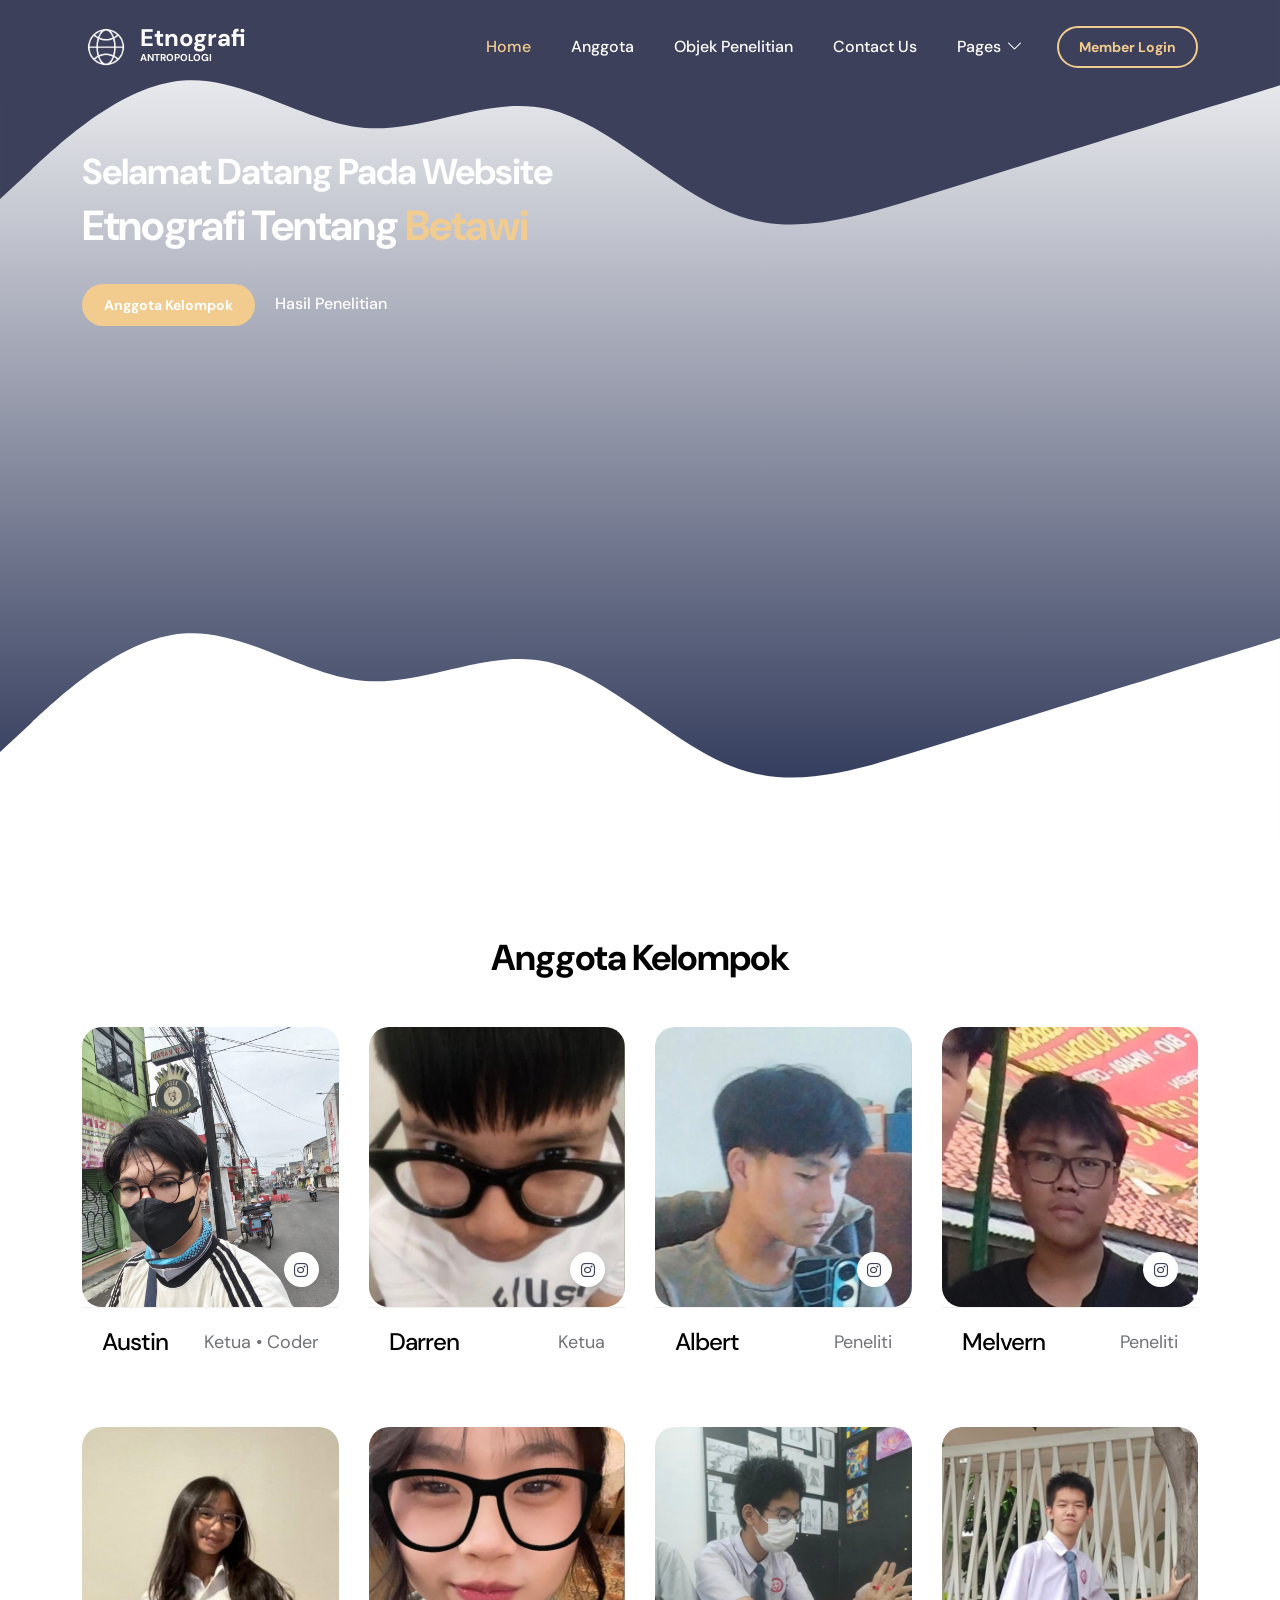
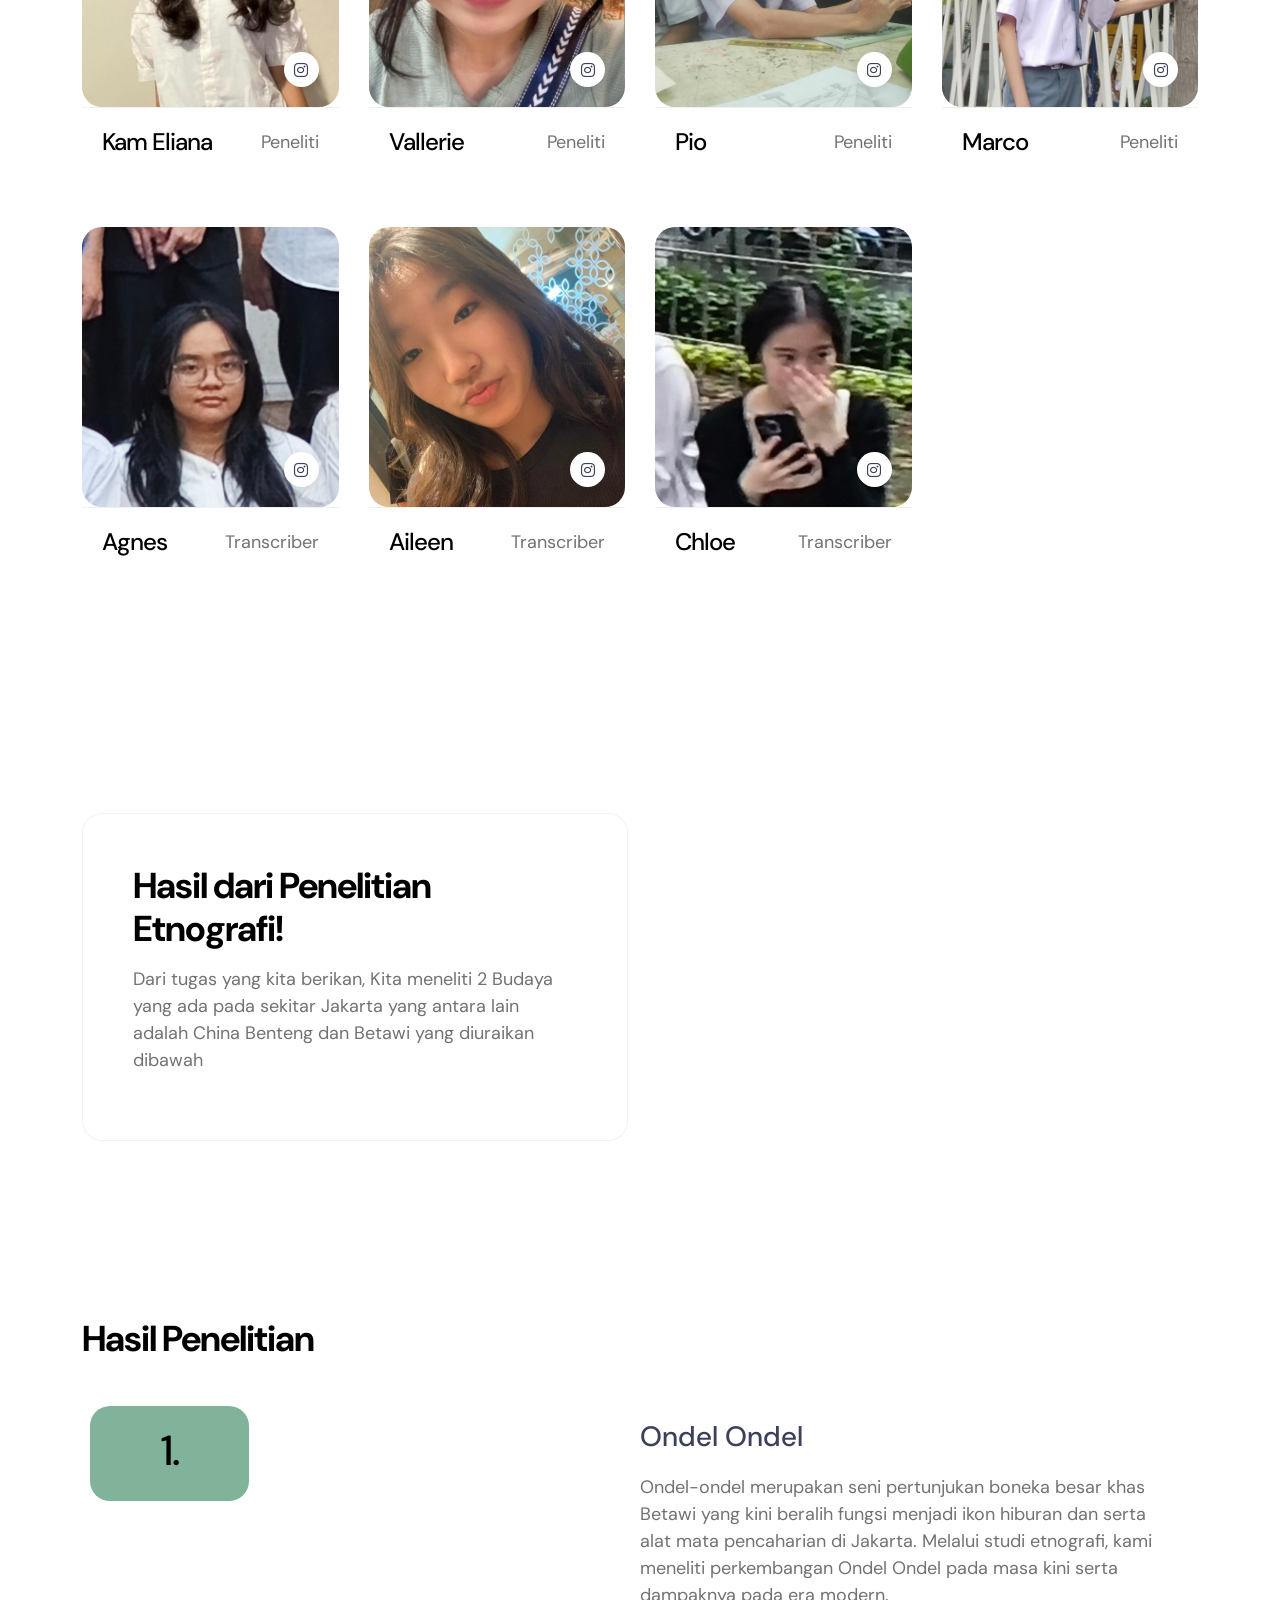
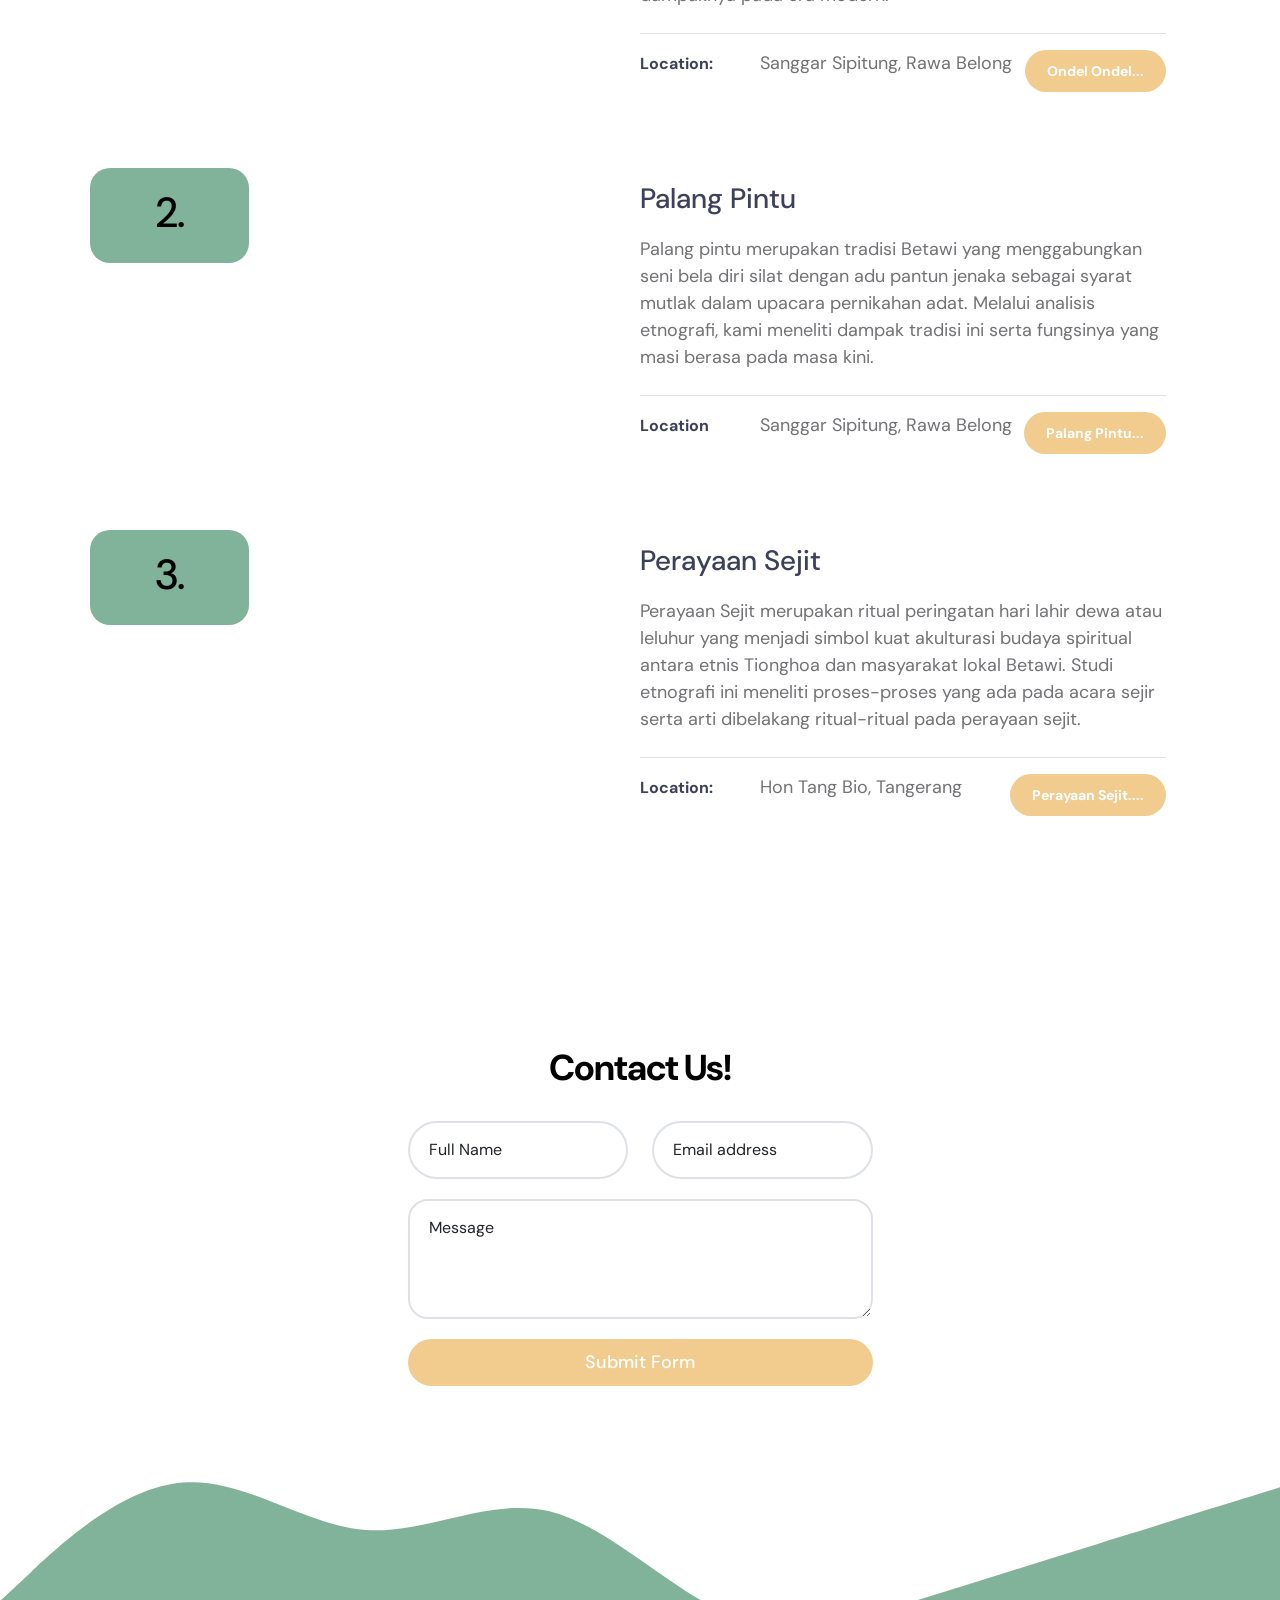
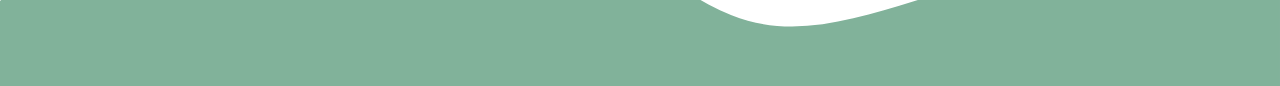
==== index.html @ 48473fd1 "Add files via upload" ====
<!doctype html>
<html lang="en">
    <head>
        <meta charset="utf-8">
        <meta name="viewport" content="width=device-width, initial-scale=1">

        <meta name="description" content="">
        <meta name="author" content="">

        <title>Anthropology Website • Home</title>

        <!-- CSS FILES -->                
        <link rel="preconnect" href="https://fonts.googleapis.com">

        <link rel="preconnect" href="https://fonts.gstatic.com" crossorigin>

        <link href="https://fonts.googleapis.com/css2?family=DM+Sans:ital,wght@0,400;0,500;0,700;1,400&display=swap" rel="stylesheet">

        <link href="css/bootstrap.min.css" rel="stylesheet">

        <link href="css/bootstrap-icons.css" rel="stylesheet">

        <link href="css/templatemo-tiya-golf-club.css" rel="stylesheet">
        
<!--

TemplateMo 587 Tiya Golf Club

https://templatemo.com/tm-587-tiya-golf-club

-->
    </head>
    
    <body>

        <main>

            <nav class="navbar navbar-expand-lg">                
                <div class="container">
                    <a class="navbar-brand d-flex align-items-center" href="index.html">
                        <img src="glob-removebg-preview.png" class="navbar-brand-image img-fluid" alt="Etnografi">
                        <span class="navbar-brand-text">
                            Etnografi
                            <small>Antropologi</small>
                        </span>
                    </a>

                    <div class="d-lg-none ms-auto me-3">
                        <a class="btn custom-btn custom-border-btn" data-bs-toggle="offcanvas" href="#offcanvasExample" role="button" aria-controls="offcanvasExample">Member Login</a>
                    </div>
    
                    <button class="navbar-toggler" type="button" data-bs-toggle="collapse" data-bs-target="#navbarNav" aria-controls="navbarNav" aria-expanded="false" aria-label="Toggle navigation">
                        <span class="navbar-toggler-icon"></span>
                    </button>
    
                    <div class="collapse navbar-collapse" id="navbarNav">
                        <ul class="navbar-nav ms-lg-auto">
                            <li class="nav-item">
                                <a class="nav-link click-scroll" href="#section_1">Home</a>
                            </li>
    
                            <li class="nav-item">
                                <a class="nav-link click-scroll" href="#section_2">Anggota</a>
                            </li>

                            <li class="nav-item">
                                <a class="nav-link click-scroll" href="#section_3">Objek Penelitian</a>
                            </li>

                            <li class="nav-item">
                                <a class="nav-link click-scroll" href="#section_5">Contact Us</a>
                            </li>

                            <li class="nav-item dropdown">
                                <a class="nav-link dropdown-toggle" href="#" id="navbarLightDropdownMenuLink" role="button" data-bs-toggle="dropdown" aria-expanded="false">Pages</a>

                                <ul class="dropdown-menu dropdown-menu-light" aria-labelledby="navbarLightDropdownMenuLink">
                                    <li><a class="dropdown-item" href="event-listing.html">Ondel Ondel</a></li>

                                    <li><a class="dropdown-item" href="event-detail.html">Palang Pintu</a></li>

                                    <li><a class="dropdown-item" href="Seijit.html">Sejit</a></li>
                                </ul>
                            </li>
                        </ul>

                        <div class="d-none d-lg-block ms-lg-3">
                            <a class="btn custom-btn custom-border-btn" data-bs-toggle="offcanvas" href="#offcanvasExample" role="button" aria-controls="offcanvasExample">Member Login</a>
                        </div>
                    </div>
                </div>
            </nav>

            <div class="offcanvas offcanvas-end" data-bs-scroll="true" tabindex="-1" id="offcanvasExample" aria-labelledby="offcanvasExampleLabel">                
                <div class="offcanvas-header">
                    <h5 class="offcanvas-title" id="offcanvasExampleLabel">Member Login</h5>
                    
                    <button type="button" class="btn-close" data-bs-dismiss="offcanvas" aria-label="Close"></button>
                </div>
                
                <div class="offcanvas-body d-flex flex-column">
                    <form class="custom-form member-login-form" action="#" method="post" role="form">

                        <div class="member-login-form-body">
                            <div class="mb-4">
                                <label class="form-label mb-2" for="member-login-number">Membership No.</label>

                                <input type="text" name="member-login-number" id="member-login-number" class="form-control" placeholder="11002560" required>
                            </div>

                            <div class="mb-4">
                                <label class="form-label mb-2" for="member-login-password">Password</label>

                                <input type="password" name="member-login-password" id="member-login-password" pattern="[0-9a-zA-Z]{4,10}" class="form-control" placeholder="Password" required="">
                            </div>

                            <div class="form-check mb-4">
                                <input class="form-check-input" type="checkbox" value="" id="flexCheckDefault">
                              
                                <label class="form-check-label" for="flexCheckDefault">
                                    Remember me
                                </label>
                            </div>

                            <div class="col-lg-5 col-md-7 col-8 mx-auto">
                                <button type="submit" class="form-control">Login</button>
                            </div>

                            <div class="text-center my-4">
                                <a href="#">Forgotten password?</a>
                            </div>
                        </div>
                    </form>

                    <div class="mt-auto mb-5">
                        <p>
                            <strong class="text-white me-3">Any Questions?</strong>

                            
                            	0819-0536-2708
                            </a>
                        </p>
                    </div>
                </div>

                <svg xmlns="http://www.w3.org/2000/svg" viewBox="0 0 1440 320"><path fill="#77DD77" fill-opacity="1" d="M0,224L34.3,192C68.6,160,137,96,206,90.7C274.3,85,343,139,411,144C480,149,549,107,617,122.7C685.7,139,754,213,823,240C891.4,267,960,245,1029,224C1097.1,203,1166,181,1234,160C1302.9,139,1371,117,1406,106.7L1440,96L1440,320L1405.7,320C1371.4,320,1303,320,1234,320C1165.7,320,1097,320,1029,320C960,320,891,320,823,320C754.3,320,686,320,617,320C548.6,320,480,320,411,320C342.9,320,274,320,206,320C137.1,320,69,320,34,320L0,320Z"></path></svg>
            </div>
            

                <section class="hero-section d-flex align-items-center justify-content-center" id="section_1">

                    <div class="section-overlay"></div>

                    <svg xmlns="http://www.w3.org/2000/svg" viewBox="0 0 1440 320"><path fill="#3D405B" fill-opacity="1" d="M0,224L34.3,192C68.6,160,137,96,206,90.7C274.3,85,343,139,411,144C480,149,549,107,617,122.7C685.7,139,754,213,823,240C891.4,267,960,245,1029,224C1097.1,203,1166,181,1234,160C1302.9,139,1371,117,1406,106.7L1440,96L1440,0L1405.7,0C1371.4,0,1303,0,1234,0C1165.7,0,1097,0,1029,0C960,0,891,0,823,0C754.3,0,686,0,617,0C548.6,0,480,0,411,0C342.9,0,274,0,206,0C137.1,0,69,0,34,0L0,0Z"></path></svg>

                    <div class="container">
                        <div class="row">

                            <div class="col-lg-7 col-12 mb-5 mb-lg-0">
                                <h2 class="text-white">Selamat Datang Pada Website</h2>

                                <h1 class="cd-headline rotate-1 text-white mb-4 pb-2">
                                    <span>Etnografi Tentang</span>
                                    <span class="cd-words-wrapper">
                                        <b class="is-visible">Betawi</b>
                                        <b>China Benteng</b>
                                        <b>Perayaan Sejit</b>
                                        <b>Ondel-Ondel</b>
                                        <b>Palang Pintu</b>
                                    </span>
                                </h1>

                                <div class="custom-btn-group">
                                    <a href="#section_2" class="btn custom-btn smoothscroll me-3">Anggota Kelompok</a>

                                    <a href="#section_3" class="link smoothscroll">Hasil Penelitian</a>
                                </div>
                            </div>

                    <div class="col-lg-7 col-12">
                                <div class="ratio ratio-16x9">
                            </div>

                    </div>

                    </div>
                </div>

                <svg xmlns="http://www.w3.org/2000/svg" viewBox="0 0 1440 320"><path fill="#ffffff" fill-opacity="1" d="M0,224L34.3,192C68.6,160,137,96,206,90.7C274.3,85,343,139,411,144C480,149,549,107,617,122.7C685.7,139,754,213,823,240C891.4,267,960,245,1029,224C1097.1,203,1166,181,1234,160C1302.9,139,1371,117,1406,106.7L1440,96L1440,320L1405.7,320C1371.4,320,1303,320,1234,320C1165.7,320,1097,320,1029,320C960,320,891,320,823,320C754.3,320,686,320,617,320C548.6,320,480,320,411,320C342.9,320,274,320,206,320C137.1,320,69,320,34,320L0,320Z"></path></svg>
            </section>


<section class="about-section section-padding" id="section_2">
    <div class="container">
        <div class="row">

            <div class="col-lg-12 col-12 text-center">
                <h2 class="mb-lg-5 mb-4">Anggota Kelompok</h2>
            </div>

            <div class="member-grid-container col-12">

               <div class="member-grid-slot">
    <div class="member-block-wrapper">
        <div class="member-block">
            <img src="Austin.jpg" class="member-block-image img-fluid" alt="Austin">
            <span class="instagram-glyph bi-instagram"></span>
            
            <div class="member-hover-overlay">
                <a href="https://www.instagram.com/austinho0.o/" class="social-icon-link bi-instagram"></a>
            </div>
        </div> <div class="member-block-info d-flex align-items-center">
            <h4>Austin</h4>
            <p class="ms-auto">Ketua • Coder</p>
        </div>
    </div>
</div>

                <div class="member-grid-slot">
                    <div class="member-block-wrapper">
                        <div class="member-block">
                            <img src="Darren.jpg" class="member-block-image img-fluid" alt="Sandy">
                            <span class="instagram-glyph bi-instagram"></span>
                            <div class="member-hover-overlay">
                                <a href="https://www.instagram.com/kopigulaarren/" class="social-icon-link bi-instagram"></a>
                            </div>
                        </div>
                        <div class="member-block-info d-flex align-items-center">
                            <h4>Darren</h4>
                            <p class="ms-auto">Ketua</p>
                        </div>
                    </div>
                </div>

                <div class="member-grid-slot">
                    <div class="member-block-wrapper">
                        <div class="member-block">
                            <img src="Albert.jpg" class="member-block-image img-fluid" alt="">
                            <span class="instagram-glyph bi-instagram"></span>
                            <div class="member-hover-overlay">
                                <a href="https://www.instagram.com/albert.ng4/" class="social-icon-link bi-instagram"></a>
                            </div>
                        </div>
                        <div class="member-block-info d-flex align-items-center">
                            <h4>Albert</h4>
                            <p class="ms-auto">Peneliti </p>
                        </div>
                    </div>
                </div>

                <div class="member-grid-slot">
                    <div class="member-block-wrapper">
                        <div class="member-block">
                            <img src="Melvern.jpg" class="member-block-image img-fluid" alt="">
                            <span class="instagram-glyph bi-instagram"></span>
                            <div class="member-hover-overlay">
                                <a href="https://www.instagram.com/vernfei/" class="social-icon-link bi-instagram"></a>
                            </div>
                        </div>
                        <div class="member-block-info d-flex align-items-center">
                            <h4>Melvern</h4>
                            <p class="ms-auto">Peneliti </p>
                        </div>
                    </div>
                </div>

                <div class="member-grid-slot">
                    <div class="member-block-wrapper">
                        <div class="member-block">
                            <img src="Kamel.jpg" class="member-block-image img-fluid" alt="">
                            <span class="instagram-glyph bi-instagram"></span>
                            <div class="member-hover-overlay">
                                <a href="https://www.instagram.com/elianakam_/" class="social-icon-link bi-instagram"></a>
                            </div>
                        </div>
                        <div class="member-block-info d-flex align-items-center">
                            <h4>Kam Eliana</h4>
                            <p class="ms-auto">Peneliti </p>
                        </div>
                    </div>
                </div>

                <div class="member-grid-slot">
                    <div class="member-block-wrapper">
                        <div class="member-block">
                            <img src="Vallerie.jpg" class="member-block-image img-fluid" alt="">
                            <span class="instagram-glyph bi-instagram"></span>
                            <div class="member-hover-overlay">
                                <a href="https://www.instagram.com/paleeeeee._/" class="social-icon-link bi-instagram"></a>
                            </div>
                        </div>
                        <div class="member-block-info d-flex align-items-center">
                            <h4>Vallerie</h4>
                            <p class="ms-auto">Peneliti </p>
                        </div>
                    </div>
                </div>

                <div class="member-grid-slot">
                    <div class="member-block-wrapper">
                        <div class="member-block">
                            <img src="Pio.jpg" class="member-block-image img-fluid" alt="">
                            <span class="instagram-glyph bi-instagram"></span>
                            <div class="member-hover-overlay">
                                <a href="https://www.instagram.com/p/DRcN3T3j6EM/" class="social-icon-link bi-instagram"></a>
                            </div>
                        </div>
                        <div class="member-block-info d-flex align-items-center">
                            <h4>Pio</h4>
                            <p class="ms-auto">Peneliti </p>
                        </div>
                    </div>
                </div>

                <div class="member-grid-slot">
                    <div class="member-block-wrapper">
                        <div class="member-block">
                            <img src="Marco.jpg" class="member-block-image img-fluid" alt="">
                            <span class="instagram-glyph bi-instagram"></span>
                            <div class="member-hover-overlay">
                                <a href="https://www.instagram.com/p/DRcN4FRD7QD/" class="social-icon-link bi-instagram"></a>
                            </div>
                        </div>
                        <div class="member-block-info d-flex align-items-center">
                            <h4>Marco</h4>
                            <p class="ms-auto">Peneliti </p>
                        </div>
                    </div>
                </div>

                <div class="member-grid-slot">
                    <div class="member-block-wrapper">
                        <div class="member-block">
                            <img src="Agnes.jpg" class="member-block-image img-fluid" alt="">
                            <span class="instagram-glyph bi-instagram"></span>
                            <div class="member-hover-overlay">
                                <a href="https://www.instagram.com/xi.camcorder/" class="social-icon-link bi-instagram"></a>
                            </div>
                        </div>
                        <div class="member-block-info d-flex align-items-center">
                            <h4>Agnes</h4>
                            <p class="ms-auto">Transcriber</p>
                        </div>
                    </div>
                </div>

                <div class="member-grid-slot">
                    <div class="member-block-wrapper">
                        <div class="member-block">
                            <img src="Aileen.jpg" class="member-block-image img-fluid" alt="">
                            <span class="instagram-glyph bi-instagram"></span>
                            <div class="member-hover-overlay">
                                <a href="https://www.instagram.com/aileen_ivenaa/" class="social-icon-link bi-instagram"></a>
                            </div>
                        </div>
                        <div class="member-block-info d-flex align-items-center">
                            <h4>Aileen</h4>
                            <p class="ms-auto">Transcriber </p>
                        </div>
                    </div>
                </div>

                <div class="member-grid-slot">
                    <div class="member-block-wrapper">
                        <div class="member-block">
                            <img src="Chloe.jpg" class="member-block-image img-fluid" alt="">
                            <span class="instagram-glyph bi-instagram"></span>
                            <div class="member-hover-overlay">
                                <a href="https://www.instagram.com/chloeaurlia/" class="social-icon-link bi-instagram"></a>
                            </div>
                        </div>
                        <div class="member-block-info d-flex align-items-center">
                            <h4>Chloe</h4>
                            <p class="ms-auto">Transcriber </p>
                        </div>
                    </div>
                </div>

            </div>

        </div>
    </div>
</section>

            <section class="section-bg-image">
                <svg viewBox="0 0 1265 144" xmlns="http://www.w3.org/2000/svg" xmlns:xlink="http://www.w3.org/1999/xlink"><path fill="rgba(255, 255, 255, 1)" d="M 0 40 C 164 40 164 20 328 20 L 328 20 L 328 0 L 0 0 Z" stroke-width="0"></path> <path fill="rgba(255, 255, 255, 1)" d="M 327 20 C 445.5 20 445.5 89 564 89 L 564 89 L 564 0 L 327 0 Z" stroke-width="0"></path> <path fill="rgba(255, 255, 255, 1)" d="M 563 89 C 724.5 89 724.5 48 886 48 L 886 48 L 886 0 L 563 0 Z" stroke-width="0"></path><path fill="rgba(255, 255, 255, 1)" d="M 885 48 C 1006.5 48 1006.5 67 1128 67 L 1128 67 L 1128 0 L 885 0 Z" stroke-width="0"></path><path fill="rgba(255, 255, 255, 1)" d="M 1127 67 C 1196 67 1196 0 1265 0 L 1265 0 L 1265 0 L 1127 0 Z" stroke-width="0"></path></svg>

                <div class="container">
                    <div class="row">

                        <div class="col-lg-6 col-12">
                            <div class="section-bg-image-block">
                                <h2 class="mb-lg-3">Hasil dari Penelitian Etnografi!</h2>

                                <p>Dari tugas yang kita berikan, Kita meneliti 2 Budaya yang ada pada sekitar Jakarta yang antara lain adalah China Benteng dan Betawi yang diuraikan dibawah</p>

                                     
                                    </div>
                                </form>
                            </div>
                        </div>

                    </div>
                </div>

                <svg viewBox="0 0 1265 144" xmlns="http://www.w3.org/2000/svg" xmlns:xlink="http://www.w3.org/1999/xlink"><path fill="rgba(255, 255, 255, 1)" d="M 0 40 C 164 40 164 20 328 20 L 328 20 L 328 0 L 0 0 Z" stroke-width="0"></path> <path fill="rgba(255, 255, 255, 1)" d="M 327 20 C 445.5 20 445.5 89 564 89 L 564 89 L 564 0 L 327 0 Z" stroke-width="0"></path> <path fill="rgba(255, 255, 255, 1)" d="M 563 89 C 724.5 89 724.5 48 886 48 L 886 48 L 886 0 L 563 0 Z" stroke-width="0"></path><path fill="rgba(255, 255, 255, 1)" d="M 885 48 C 1006.5 48 1006.5 67 1128 67 L 1128 67 L 1128 0 L 885 0 Z" stroke-width="0"></path><path fill="rgba(255, 255, 255, 1)" d="M 1127 67 C 1196 67 1196 0 1265 0 L 1265 0 L 1265 0 L 1127 0 Z" stroke-width="0"></path></svg>
            </section>


            <section class="membership-section section-padding" id="section_3">
                <div class="container">
                    <div class="row">

                        <div class="col-lg-12 col-12">
                            <h2 class="mb-lg-3">Hasil Penelitian</h2>
                        </div>

                        <div class="row custom-block mb-3">
                            <div class="col-lg-2 col-md-4 col-12 order-2 order-md-0 order-lg-0">
                                <div class="custom-block-date-wrap d-flex d-lg-block d-md-block align-items-center mt-3 mt-lg-0 mt-md-0">
                                    <h6 class="custom-block-date mb-lg-1 mb-0 me-3 me-lg-0 me-md-0">1.</h6>
                                    
                                    <strong class="text-white"></strong>
                                </div>
                            </div>

                            <div class="col-lg-4 col-md-8 col-12 order-1 order-lg-0">
                                <div class="custom-block-image-wrap">
                                    <a href="event-detail.html">
                                        <img src="https://upload.wikimedia.org/wikipedia/commons/7/7c/Ondel_-_Ondel.jpg" class="custom-block-image img-fluid" alt="">

                                        <i class="custom-block-icon bi-link"></i>
                                    </a>
                                </div>
                            </div>

                            <div class="col-lg-6 col-12 order-3 order-lg-0">
                                <div class="custom-block-info mt-2 mt-lg-0">
                                    <a href="event-listing.html" class="events-title mb-3">Ondel Ondel</a>

                                    <p class="mb-0">Ondel-ondel merupakan seni pertunjukan boneka besar khas Betawi yang kini beralih fungsi menjadi ikon hiburan dan serta alat mata pencaharian di Jakarta. Melalui studi etnografi, kami meneliti perkembangan Ondel Ondel pada masa kini serta dampaknya pada era modern.</p>

                                    <div class="d-flex flex-wrap border-top mt-4 pt-3">

                                        <div class="mb-4 mb-lg-0">
                                            <div class="d-flex flex-wrap align-items-center mb-1">
                                                <span class="custom-block-span">Location:</span>

                                                <p class="mb-0">Sanggar Sipitung, Rawa Belong</p>
                                            </div>

                                            
                                        </div>
                                        

                                        <div class="d-flex align-items-center ms-lg-auto">
                                            <a href="event-detail.html" class="btn custom-btn">Ondel Ondel...</a>
                                        </div>
                                    </div>
                                </div>
                            </div>
                        </div>
 <div class="col-lg-12 col-12">
               
                        </div>

                        <div class="row custom-block mb-3">
                            <div class="col-lg-2 col-md-4 col-12 order-2 order-md-0 order-lg-0">
                                <div class="custom-block-date-wrap d-flex d-lg-block d-md-block align-items-center mt-3 mt-lg-0 mt-md-0">
                                    <h6 class="custom-block-date mb-lg-1 mb-0 me-3 me-lg-0 me-md-0">2.</h6>
                                    
                                    <strong class="text-white"></strong>
                                </div>
                            </div>

                            <div class="col-lg-4 col-md-8 col-12 order-1 order-lg-0">
                                <div class="custom-block-image-wrap">
                                    <a href="event-listing.html">
                                        <img src="https://mmc.tirto.id/image/2021/06/23/palangpintu-antara_ratio-16x9.jpg" class="custom-block-image img-fluid" alt="">

                                        <i class="custom-block-icon bi-link"></i>
                                    </a>
                                </div>
                            </div>

                            <div class="col-lg-6 col-12 order-3 order-lg-0">
                                <div class="custom-block-info mt-2 mt-lg-0">
                                    <a href="event-listing.html" class="events-title mb-3">Palang Pintu</a>

                                    <p class="mb-0">Palang pintu merupakan tradisi Betawi yang menggabungkan seni bela diri silat dengan adu pantun jenaka sebagai syarat mutlak dalam upacara pernikahan adat. Melalui analisis etnografi, kami meneliti dampak tradisi ini serta fungsinya yang masi berasa pada masa kini.</p>

                                    <div class="d-flex flex-wrap border-top mt-4 pt-3">

                                        <div class="mb-4 mb-lg-0">
                                            <div class="d-flex flex-wrap align-items-center mb-1">
                                                <span class="custom-block-span">Location</span>

                                                <p class="mb-0">Sanggar Sipitung, Rawa Belong</p>
                                            </div>

                                            
                                        </div>
                                        

                                        <div class="d-flex align-items-center ms-lg-auto">
                                            <a href="event-listing.html" class="btn custom-btn">Palang Pintu...</a>
                                        </div>
                                    </div>
                                </div>
                            </div>
                        </div>
                        <div class="row custom-block custom-block-bg">
                            <div class="col-lg-2 col-md-4 col-12 order-2 order-md-0 order-lg-0">
                                <div class="custom-block-date-wrap d-flex d-lg-block d-md-block align-items-center mt-3 mt-lg-0 mt-md-0">
                                    <h6 class="custom-block-date mb-lg-1 mb-0 me-3 me-lg-0 me-md-0">3.</h6>
                                    
                                    <strong class="text-white"></strong>
                                </div>
                            </div>

                            <div class="col-lg-4 col-md-8 col-12 order-1 order-lg-0">
                                <div class="custom-block-image-wrap">
                                    <a href="Seijit.html">
                                        <img src="https://blogger.googleusercontent.com/img/b/R29vZ2xl/AVvXsEgRuCdY2qfoSJi48W_5oHnxmjJCyuwk16SRUyls6MlURGJMivf0x96YYdSf7PjWFxpL9535Z1dG38iRNVAQEeKYNyn8DGfZ0cvduqWWHepsTVDNC0aAhm6XjPE7_GGa6_iYE3DxXwbJs55p/s400/hari+2+(56)+med.jpg" class="custom-block-image img-fluid" alt="">

                                        <i class="custom-block-icon bi-link"></i>
                                    </a>
                                </div>
                            </div>

                            <div class="col-lg-6 col-12 order-3 order-lg-0">
                                <div class="custom-block-info mt-2 mt-lg-0">
                                    <a href="Seijit.html" class="events-title mb-3">Perayaan Sejit</a>

                                    <p class="mb-0">Perayaan Sejit merupakan ritual peringatan hari lahir dewa atau leluhur yang menjadi simbol kuat akulturasi budaya spiritual antara etnis Tionghoa dan masyarakat lokal Betawi. Studi etnografi ini meneliti proses-proses yang ada pada acara sejir serta arti dibelakang ritual-ritual pada perayaan sejit.</p>

                                    <div class="d-flex flex-wrap border-top mt-4 pt-3">

                                        <div class="mb-4 mb-lg-0">
                                            <div class="d-flex flex-wrap align-items-center mb-1">
                                                <span class="custom-block-span">Location:</span>

                                                <p class="mb-0">Hon Tang Bio, Tangerang</p>
                                            </div>

                            
                                        </div>

                                        <div class="d-flex align-items-center ms-lg-auto">
                                            <a href="Seijit.html" class="btn custom-btn">Perayaan Sejit....</a>
                                        </div>
                                    </div>
                                </div>
                            </div>
                            
                        </div>

                    </div>
                </div>
            </section>
            <section class="contact-section section-padding" id="section_5">
                <div class="container">
                    <div class="row">
<Center>
                        <div class="col-lg-5 col-12">
                            <form action="#" method="post" class="custom-form contact-form" role="form">
                                <h2 class="mb-4 pb-2">Contact Us!</h2>

                                <div class="row">
                                    <div class="col-lg-6 col-md-6 col-12">
                                        <div class="form-floating">
                                            <input type="text" name="full-name" id="full-name" class="form-control" placeholder="Full Name" required="">
                                            
                                            <label for="floatingInput">Full Name</label>
                                        </div>
                                    </div>

                                    <div class="col-lg-6 col-md-6 col-12"> 
                                        <div class="form-floating">
                                            <input type="email" name="email" id="email" pattern="[^ @]*@[^ @]*" class="form-control" placeholder="Email address" required="">
                                            
                                            <label for="floatingInput">Email address</label>
                                        </div>
                                    </div>

                                    <div class="col-lg-12 col-12">
                                        <div class="form-floating">
                                            <textarea class="form-control" id="message" name="message" placeholder="Describe message here"></textarea>
                                            
                                            <label for="floatingTextarea">Message</label>
                                        </div>

                                        <button type="submit" class="form-control">Submit Form</button>
                                    </div>
                                </div>
                            </form>
                        </div>
                    </Center>
    

                            
                        </div>

                    </div>
                </div>
            </section>
        </main>

        <footer class="site-footer">
            <div class="container">
                <div class="row">

                  

                </div>
            </div>

            <svg xmlns="http://www.w3.org/2000/svg" viewBox="0 0 1440 320"><path fill="#81B29A" fill-opacity="1" d="M0,224L34.3,192C68.6,160,137,96,206,90.7C274.3,85,343,139,411,144C480,149,549,107,617,122.7C685.7,139,754,213,823,240C891.4,267,960,245,1029,224C1097.1,203,1166,181,1234,160C1302.9,139,1371,117,1406,106.7L1440,96L1440,320L1405.7,320C1371.4,320,1303,320,1234,320C1165.7,320,1097,320,1029,320C960,320,891,320,823,320C754.3,320,686,320,617,320C548.6,320,480,320,411,320C342.9,320,274,320,206,320C137.1,320,69,320,34,320L0,320Z"></path></svg>
        </footer>


        <!-- JAVASCRIPT FILES -->
        <script src="js/jquery.min.js"></script>
        <script src="js/bootstrap.bundle.min.js"></script>
        <script src="js/jquery.sticky.js"></script>
        <script src="js/click-scroll.js"></script>
        <script src="js/animated-headline.js"></script>
        <script src="js/modernizr.js"></script>
        <script src="js/custom.js"></script>

    </body>
</html>
---- css/templatemo-tiya-golf-club.css ----
/*

TemplateMo 587 Tiya Golf Club

https://templatemo.com/tm-587-tiya-golf-club

*/


/*---------------------------------------
  CUSTOM PROPERTIES ( VARIABLES )             
-----------------------------------------*/
:root {
  --white-color:                  #ffffff;
  --primary-color:                #81B29A;
  --secondary-color:              #3D405B;
  --section-bg-color:             #F4F1DE;
  --custom-btn-bg-color:          #F2CC8F;
  --custom-btn-bg-hover-color:    #E07A5F;
  --dark-color:                   #000000;
  --p-color:                      #717275;
  --link-hover-color:             #F2CC8F;

  --body-font-family:             'DM Sans', sans-serif;

  --h1-font-size:                 42px;
  --h2-font-size:                 36px;
  --h3-font-size:                 28px;
  --h4-font-size:                 24px;
  --h5-font-size:                 22px;
  --h6-font-size:                 20px;
  --p-font-size:                  18px;
  --menu-font-size:               16px;
  --btn-font-size:                14px;

  --border-radius-large:          100px;
  --border-radius-medium:         20px;
  --border-radius-small:          10px;

  --font-weight-normal:           400;
  --font-weight-medium:           500;
  --font-weight-bold:             700;
}

body {
  background-color: var(--white-color);
  font-family: var(--body-font-family); 
}


/*---------------------------------------
  TYPOGRAPHY               
-----------------------------------------*/

h2,
h3,
h4,
h5,
h6 {
  color: var(--dark-color);
}

h1,
h2,
h3,
h4,
h5,
h6 {
  font-weight: var(--font-weight-medium);
  letter-spacing: -1px;
}

h1 {
  font-size: var(--h1-font-size);
  font-weight: var(--font-weight-bold);
}

h2 {
  font-size: var(--h2-font-size);
  font-weight: var(--font-weight-bold);
}

h3 {
  font-size: var(--h3-font-size);
}

h4 {
  font-size: var(--h4-font-size);
}

h5 {
  font-size: var(--h5-font-size);
}

h6 {
  font-size: var(--h6-font-size);
}

p {
  color: var(--p-color);
  font-size: var(--p-font-size);
  font-weight: var(--font-weight-normal);
}

ul li {
  color: var(--p-color);
  font-size: var(--p-font-size);
  font-weight: var(--font-weight-normal);
}

a, 
button {
  touch-action: manipulation;
  transition: all 0.3s;
}

a {
  display: inline-block;
  color: var(--secondary-color);
  text-decoration: none;
}

a:hover {
  color: var(--link-hover-color);
}

b,
strong {
  font-weight: var(--font-weight-bold);
}


/*---------------------------------------
  SECTION               
-----------------------------------------*/
.section-bg {
  background-color: var(--section-bg-color);
}

.section-padding {
  padding-top: 100px;
  padding-bottom: 100px;
}

.section-overlay {
  content: "";
  background: rgba(0, 0, 0, 0) linear-gradient(rgba(39, 48, 83, 0.01) 0%, rgb(39, 48, 83) 100%) repeat scroll 0% 0%;
  position: absolute;
  top: 0;
  right: 0;
  bottom: 0;
  left: 0;
}

::selection {
  background-color: var(--primary-color);
  color: var(--white-color);
}


/*---------------------------------------
  ANIMATED HEADLINE               
-----------------------------------------*/
.cd-words-wrapper {
  display: inline-block;
  position: relative;
  text-align: left;
}

.cd-words-wrapper b {
  color: var(--link-hover-color);
  display: inline-block;
  position: absolute;
  white-space: nowrap;
  left: 0;
  top: 0;
}

.cd-words-wrapper b.is-visible {
  position: relative;
}

.no-js .cd-words-wrapper b {
  opacity: 0;
}

.no-js .cd-words-wrapper b.is-visible {
  opacity: 1;
}

.cd-headline.rotate-1 .cd-words-wrapper {
  -webkit-perspective: 300px;
  -moz-perspective: 300px;
  perspective: 300px;
}
.cd-headline.rotate-1 b {
  opacity: 0;
  -webkit-transform-origin: 50% 100%;
  -moz-transform-origin: 50% 100%;
  -ms-transform-origin: 50% 100%;
  -o-transform-origin: 50% 100%;
  transform-origin: 50% 100%;
  -webkit-transform: rotateX(180deg);
  -moz-transform: rotateX(180deg);
  -ms-transform: rotateX(180deg);
  -o-transform: rotateX(180deg);
  transform: rotateX(180deg);
}
.cd-headline.rotate-1 b.is-visible {
  opacity: 1;
  -webkit-transform: rotateX(0deg);
  -moz-transform: rotateX(0deg);
  -ms-transform: rotateX(0deg);
  -o-transform: rotateX(0deg);
  transform: rotateX(0deg);
  -webkit-animation: cd-rotate-1-in 1.2s;
  -moz-animation: cd-rotate-1-in 1.2s;
  animation: cd-rotate-1-in 1.2s;
}
.cd-headline.rotate-1 b.is-hidden {
  -webkit-transform: rotateX(180deg);
  -moz-transform: rotateX(180deg);
  -ms-transform: rotateX(180deg);
  -o-transform: rotateX(180deg);
  transform: rotateX(180deg);
  -webkit-animation: cd-rotate-1-out 1.2s;
  -moz-animation: cd-rotate-1-out 1.2s;
  animation: cd-rotate-1-out 1.2s;
}

@-webkit-keyframes cd-rotate-1-in {
  0% {
    -webkit-transform: rotateX(180deg);
    opacity: 0;
  }
  35% {
    -webkit-transform: rotateX(120deg);
    opacity: 0;
  }
  65% {
    opacity: 0;
  }
  100% {
    -webkit-transform: rotateX(360deg);
    opacity: 1;
  }
}
@-moz-keyframes cd-rotate-1-in {
  0% {
    -moz-transform: rotateX(180deg);
    opacity: 0;
  }
  35% {
    -moz-transform: rotateX(120deg);
    opacity: 0;
  }
  65% {
    opacity: 0;
  }
  100% {
    -moz-transform: rotateX(360deg);
    opacity: 1;
  }
}
@keyframes cd-rotate-1-in {
  0% {
    -webkit-transform: rotateX(180deg);
    -moz-transform: rotateX(180deg);
    -ms-transform: rotateX(180deg);
    -o-transform: rotateX(180deg);
    transform: rotateX(180deg);
    opacity: 0;
  }
  35% {
    -webkit-transform: rotateX(120deg);
    -moz-transform: rotateX(120deg);
    -ms-transform: rotateX(120deg);
    -o-transform: rotateX(120deg);
    transform: rotateX(120deg);
    opacity: 0;
  }
  65% {
    opacity: 0;
  }
  100% {
    -webkit-transform: rotateX(360deg);
    -moz-transform: rotateX(360deg);
    -ms-transform: rotateX(360deg);
    -o-transform: rotateX(360deg);
    transform: rotateX(360deg);
    opacity: 1;
  }
}
@-webkit-keyframes cd-rotate-1-out {
  0% {
    -webkit-transform: rotateX(0deg);
    opacity: 1;
  }
  35% {
    -webkit-transform: rotateX(-40deg);
    opacity: 1;
  }
  65% {
    opacity: 0;
  }
  100% {
    -webkit-transform: rotateX(180deg);
    opacity: 0;
  }
}
@-moz-keyframes cd-rotate-1-out {
  0% {
    -moz-transform: rotateX(0deg);
    opacity: 1;
  }
  35% {
    -moz-transform: rotateX(-40deg);
    opacity: 1;
  }
  65% {
    opacity: 0;
  }
  100% {
    -moz-transform: rotateX(180deg);
    opacity: 0;
  }
}
@keyframes cd-rotate-1-out {
  0% {
    -webkit-transform: rotateX(0deg);
    -moz-transform: rotateX(0deg);
    -ms-transform: rotateX(0deg);
    -o-transform: rotateX(0deg);
    transform: rotateX(0deg);
    opacity: 1;
  }
  35% {
    -webkit-transform: rotateX(-40deg);
    -moz-transform: rotateX(-40deg);
    -ms-transform: rotateX(-40deg);
    -o-transform: rotateX(-40deg);
    transform: rotateX(-40deg);
    opacity: 1;
  }
  65% {
    opacity: 0;
  }
  100% {
    -webkit-transform: rotateX(180deg);
    -moz-transform: rotateX(180deg);
    -ms-transform: rotateX(180deg);
    -o-transform: rotateX(180deg);
    transform: rotateX(180deg);
    opacity: 0;
  }
}


/*---------------------------------------
  CUSTOM BUTTON               
-----------------------------------------*/
.custom-btn {
  background: var(--custom-btn-bg-color);
  border: 2px solid transparent;
  border-radius: var(--border-radius-large);
  color: var(--white-color);
  font-size: var(--btn-font-size);
  font-weight: var(--font-weight-bold);
  line-height: normal;
  transition: all 0.3s;
  padding: 10px 20px;
}

.custom-btn:hover {
  background: var(--custom-btn-bg-hover-color);
  color: var(--white-color);
}

.custom-border-btn {
  background: transparent;
  border: 2px solid var(--custom-btn-bg-color);
  color: var(--custom-btn-bg-color);
}

.custom-border-btn:hover {
  background: var(--custom-btn-bg-color);
  border-color: transparent;
  color: var(--white-color);
}

.custom-btn-bg-white {
  border-color: var(--white-color);
  color: var(--white-color);
}

.custom-btn-group .link {
  color: var(--white-color);
  font-weight: var(--font-weight-medium);
}

.custom-btn-group .link:hover {
  color: var(--link-hover-color);
}


/*---------------------------------------
  NAVIGATION BAR & OFFCANVAS              
-----------------------------------------*/
.offcanvas {
  background-color: var(--primary-color);
  padding: 30px;
}

.offcanvas.offcanvas-end {
  border-left: 0;
}

.offcanvas-header .btn-close {
  transition: all 0.3s;
}

.offcanvas-header .btn-close:hover {
  transform: rotate(180deg);
}

.offcanvas svg {
  position: absolute;
  bottom: 0;
  right: 0;
  left: 0;
}

.sticky-wrapper {
  position: absolute;
  top: 0;
  right: 0;
  left: 0;
}

.sticky-wrapper.is-sticky .navbar {
  background-color: rgb(61 64 91);
}

.navbar {
  background: transparent;
  z-index: 99;
  padding-top: 15px;
  padding-bottom: 15px;
}

.navbar-brand,
.navbar-brand:hover {
  font-size: var(--h4-font-size);
  font-weight: var(--font-weight-bold);
  display: block;
  color: var(--dark-color);
  max-width: 48px;
}

.navbar .navbar-brand,
.navbar .navbar-brand:hover {
  color: var(--white-color);
}

.navbar .navbar-brand-image {
  filter: brightness(0) invert(1);
}

.navbar-brand-image {
  width: 48px;
  height: 48px;
}

.navbar-brand-text {
  line-height: normal;
  margin-left: 10px;
  position: relative;
  bottom: 5px;
}

.navbar-brand-text small {
  display: block;
  font-size: 10px;
  line-height: 1;
  text-transform: uppercase;
}

.navbar-expand-lg .navbar-nav .nav-link {
  border-radius: var(--border-radius-large);
  margin: 10px;
  padding: 10px;
}

.navbar-nav .nav-link {
  display: inline-block;
  color: var(--white-color);
  font-size: var(--menu-font-size);
  font-weight: var(--font-weight-medium);
  padding-top: 15px;
  padding-bottom: 15px;
}

.navbar-nav .nav-link.active, 
.navbar-nav .nav-link:hover {
  color: var(--link-hover-color);
}

.navbar .dropdown-menu {
  background: var(--white-color);
  box-shadow: 0 1rem 3rem rgba(0,0,0,.175);
  border: 0;
  display: inherit;
  opacity: 0;
  min-width: 9rem;
  margin-top: 20px;
  padding: 13px 0 10px 0;
  transition: all 0.3s;
  pointer-events: none;
}

.navbar .dropdown-menu::before {
  content: "";
  width: 0;
  height: 0;
  border-left: 20px solid transparent;
  border-right: 20px solid transparent;
  border-bottom: 15px solid var(--white-color);
  position: absolute;
  top: -10px;
  left: 10px;
}

.navbar .dropdown-item {
  display: inline-block;
  color: var(--p-color);
  font-size: var(--menu-font-size);
  font-weight: var(--font-weight-medium);
  position: relative;
}

.navbar .dropdown-item.active, 
.navbar .dropdown-item:active,
.navbar .dropdown-item:focus, 
.navbar .dropdown-item:hover {
  background: transparent;
  color: var(--link-hover-color);
}

.navbar .dropdown-toggle::after {
  content: "\f282";
  display: inline-block;
  font-family: bootstrap-icons !important;
  font-size: var(--copyright-font-size);
  font-style: normal;
  font-weight: normal !important;
  font-variant: normal;
  text-transform: none;
  line-height: 1;
  vertical-align: -.125em;
  -webkit-font-smoothing: antialiased;
  -moz-osx-font-smoothing: grayscale;
  position: relative;
  left: 2px;
  border: 0;
}

@media screen and (min-width: 992px) {
  .navbar .dropdown:hover .dropdown-menu {
    opacity: 1;
    margin-top: 0;
    pointer-events: auto;
  }
}

.navbar-toggler {
  border: 0;
  padding: 0;
  cursor: pointer;
  margin: 0;
  width: 30px;
  height: 35px;
  outline: none;
}

.navbar-toggler:focus {
  outline: none;
  box-shadow: none;
}

.navbar-toggler[aria-expanded="true"] .navbar-toggler-icon {
  background: transparent;
}

.navbar-toggler[aria-expanded="true"] .navbar-toggler-icon:before,
.navbar-toggler[aria-expanded="true"] .navbar-toggler-icon:after {
  transition: top 300ms 50ms ease, -webkit-transform 300ms 350ms ease;
  transition: top 300ms 50ms ease, transform 300ms 350ms ease;
  transition: top 300ms 50ms ease, transform 300ms 350ms ease, -webkit-transform 300ms 350ms ease;
  top: 0;
}

.navbar-toggler[aria-expanded="true"] .navbar-toggler-icon:before {
  transform: rotate(45deg);
}

.navbar-toggler[aria-expanded="true"] .navbar-toggler-icon:after {
  transform: rotate(-45deg);
}

.navbar-toggler .navbar-toggler-icon {
  background: var(--white-color);
  transition: background 10ms 300ms ease;
  display: block;
  width: 30px;
  height: 2px;
  position: relative;
}

.navbar-toggler .navbar-toggler-icon:before,
.navbar-toggler .navbar-toggler-icon:after {
  transition: top 300ms 350ms ease, -webkit-transform 300ms 50ms ease;
  transition: top 300ms 350ms ease, transform 300ms 50ms ease;
  transition: top 300ms 350ms ease, transform 300ms 50ms ease, -webkit-transform 300ms 50ms ease;
  position: absolute;
  right: 0;
  left: 0;
  background: var(--white-color);
  width: 30px;
  height: 2px;
  content: '';
}

.navbar-toggler .navbar-toggler-icon::before {
  top: -8px;
}

.navbar-toggler .navbar-toggler-icon::after {
  top: 8px;
}


/*---------------------------------------
  HERO        
-----------------------------------------*/
/* --- Idle Hero Background Carousel --- */
.hero-section {
  position: relative;
  overflow: hidden;
  padding-top: 150px;
  padding-bottom: 150px;
  background-size: cover;
  line-height: ;
  background-position: center;
  background-repeat: no-repeat;
  
  /* Link the updated 3-picture animation loop */
  animation: heroCarouselThree 9s infinite ease-in-out;
}

/* Animation Loop for 3 Images:
   0% to 30%: Pic 1 stays solid
   33% to 63%: Pic 2 stays solid
   66% to 96%: Pic 3 stays solid
   100%: Fades back to Pic 1 automatically
*/
@keyframes heroCarouselThree {
  0%, 30% {
    background-image: url('https://media.istockphoto.com/id/481906302/id/foto/ondel-ondel-dolls.jpg?s=612x612&w=0&k=20&c=327YC6dYs6NJVi1Wz0Z9LuGyb0Ic0mHhsTjaOzqejkI=');
  }
  33%, 63% {
    background-image: url('https://upload.wikimedia.org/wikipedia/commons/thumb/e/e9/Kelenteng_Boen_Tek_Bio_3.jpg/1280px-Kelenteng_Boen_Tek_Bio_3.jpg?utm_source=commons.wikimedia.org&utm_campaign=index&utm_content=thumbnail');
  }
  66%, 96% {
    background-image: url('https://hypeabis.id/assets/photo/20230903220049000000Syaifulloh081291702625PalangPintu.jpeg');
  }
  100% {
    background-image: url('https://media.istockphoto.com/id/481906302/id/foto/ondel-ondel-dolls.jpg?s=612x612&w=0&k=20&c=327YC6dYs6NJVi1Wz0Z9LuGyb0Ic0mHhsTjaOzqejkI=');
  }
}

.hero-50 {
  height: auto;
  min-height: 540px;
  margin-bottom: -100px;
}

.hero-50 .container + svg {
  transform: rotate(180deg);
}

.hero-section .ratio {
  border-radius: var(--border-radius-medium);
  overflow: hidden;
}

.hero-section svg {
  position: absolute;
  right: 0;
  left: 0;
}

.hero-section > svg {
  top: 0;
}

.hero-section .container + svg {
  top: auto;
  bottom: -1px;
}

.hero-section .row {
  position: relative;
  z-index: 22;
  height: auto;
}


/*---------------------------------------
  BACKGROUND IMAGE SECTION        
-----------------------------------------*/
.section-bg-image {
  background-image: url('https://suarapemerintah.id/wp-content/uploads/2022/07/palmerah.jpg');
  background-repeat: no-repeat;
  background-size: cover;
  background-position: center;
  position: relative;
  margin-bottom: -70px;
}

.section-bg-image .container + svg {
  transform: rotate(180deg);
  position: relative;
  bottom: -1px;
}

.section-bg-image-block {
  backdrop-filter: blur(5px) saturate(180%);
  -webkit-backdrop-filter: blur(5px) saturate(180%);
  background-color: rgba(255, 255, 255, 0.75);
  border-radius: var(--border-radius-medium);
  border: 1px solid rgba(209, 213, 219, 0.3);
  border-radius: var(--border-radius-medium);
  padding: 50px;
}

.section-bg-image-block .input-group {
  background-color: var(--white-color);
  border-radius: var(--border-radius-large);
  padding: 10px 15px;
}

.section-bg-image-block .input-group-text {
  background-color: transparent;
  border: 0;
}

.section-bg-image-block input[type="email"] {
  border: 0;
  box-shadow: none;
  margin-bottom: 0;
  padding-left: 0;
}

.section-bg-image-block button[type="submit"] {
  background-color: var(--primary-color);
  border: 0;
  border-radius: var(--border-radius-large) !important;
  color: var(--white-color);
  max-width: 150px;
}


/*---------------------------------------
  ABOUT SECTOIN              
-----------------------------------------*/
.about-section {
  padding-bottom: 70px;
}
/* ==========================================================================
   UNIFORM MEMBER PROFILE MATRIX LOCKDOWN
   ========================================================================== */

/* 1. Lock the image container to a strict aspect ratio layout box */
.member-block {
    width: 100% !important;
    max-width: 100% !important;
    
    /* Hard-sets a perfect fixed height for the picture frames */
    height: 280px !important; 
    max-height: 280px !important;
    min-height: 280px !important;
    
    position: relative !important;
    overflow: hidden !important;
    background-color: #f8f9fa !important;
    border-radius: var(--border-radius-medium, 20px) !important;
}

/* 2. Force every unique portrait asset to conform without stretching */
.member-block-image {
    width: 100% !important;
    height: 100% !important;
    
    /* Crucial: Acts like a clean auto-cropper so silhouettes don't squish */
    object-fit: cover !important;
    object-position: top center !important; 
    
    display: block !important;
    transition: all 0.3s ease !important;
}

/* 3. Failsafe: Align text boxes perfectly underneath the fixed image boxes */
.member-block-info {
    min-height: 70px !important; /* Forces uniform spacing for short vs long titles */
    padding-top: 15px !important;
}
.member-block-image-wrap {
  border-radius: var(--border-radius-medium);
  position: relative;
  overflow: hidden;
}

.member-block-image-wrap:hover .member-block-image {
  transform: scale(1.2);
}

.member-block-image-wrap:hover .social-icon {
  opacity: 1;
}

.member-block-image-wrap .social-icon {
  background-color: var(--white-color);
  border-radius: var(--border-radius-large);
  position: absolute;
  top: 50%;
  left: 50%;
  transform: translate(-50%, -50%);
  opacity: 0;
  transition: all 0.5s;
  padding: 15px 20px;
  width: auto;
}

.member-block-image {
  transition: all 0.3s;
}

.member-block-info {
  padding: 10px;
}

.member-block-info h4,
.member-block-info p {
  margin-bottom: 0;
}


/*---------------------------------------
  CUSTOM BLOCK              
-----------------------------------------*/
.custom-block {
  border-radius: var(--border-radius-medium);
  position: relative;
  overflow: hidden;
  padding: 30px 20px;
}

.custom-block-bg {
  background: var(--white-color);
}

.custom-block-date-wrap {
  background-color: var(--primary-color);
  border-radius: var(--border-radius-medium);
  text-align: center;
  padding: 20px 30px;
}

.custom-block-date {
  font-size: var(--h1-font-size);
}

.custom-block-image-wrap {
  border-radius: var(--border-radius-medium);
  position: relative;
  overflow: hidden;
}

.custom-block-image-wrap:hover .custom-block-image {
  transform: scale(1.2);
}

.custom-block-image-wrap:hover .custom-block-icon {
  opacity: 1;
}

.custom-block-image {
  transition: all 0.3s;
}

.custom-block-image-wrap .custom-block-date-wrap,
.custom-block-image-wrap .custom-btn-wrap {
  position: absolute;
  bottom: 0;
}

.custom-block-image-wrap .custom-block-date-wrap {
  border-radius: 0;
  left: 0;
  width: 50%;
  padding: 12.30px 20px;
}

.custom-block-image-wrap .custom-btn-wrap {
  right: 0;
  width: 50%;
}

.custom-block-image-wrap .custom-btn  {
  border-radius: 0;
  display: block;
  padding: 15px 20px;
}

.custom-block-info {
  padding-top: 10px;
}

.custom-block-image-wrap + .custom-block-info {
  padding-top: 20px;
}

.custom-block-span {
  color: var(--secondary-color);
  font-weight: var(--font-weight-bold);
  min-width: 110px;
  margin-right: 10px;
}

.custom-block-icon {
  background: var(--custom-btn-bg-color);
  border-radius: var(--border-radius-large);
  color: var(--white-color);
  width: 60px;
  height: 60px;
  line-height: 60px;
  text-align: center;
  font-size: var(--h3-font-size);
  position: absolute;
  top: 50%;
  left: 50%;
  transform: translate(-50%, -50%);
  opacity: 0;
  transition: all 0.5s;
}

.custom-block-icon:hover {
  background: var(--custom-btn-bg-hover-color);
  color: var(--white-color);
}


/*---------------------------------------
  EVENTS SECTION            
-----------------------------------------*/
.events-section.section-bg .container > .row {
  margin-right: 5px;
  margin-left: 5px;
}

.events-section.section-bg .container > .row .row {
  margin: auto;
}

.events-listing-section {
  margin-bottom: 100px;
}

.events-detail-section .custom-block-info {
  padding: 40px 60px;
}

.events-detail-info {
  background-color: var(--section-bg-color);
  border-radius: var(--border-radius-medium);
  padding: 50px 25px;
}

.events-title {
  font-size: var(--h3-font-size);
  font-weight: var(--font-weight-medium);
}


/*---------------------------------------
  MEMBERSHIP SECTION            
-----------------------------------------*/
.membership-section .container {
  position: relative;
  z-index: 2;
}

.table-responsive {
  border-radius: var(--border-radius-medium);
}

.table-responsive tbody, 
.table-responsive td, 
.table-responsive tfoot, 
.table-responsive th, 
.table-responsive thead, 
.table-responsive tr {
  border: 0;
}

.table-responsive thead tr {
  background-color: var(--secondary-color);
  color: var(--white-color);
}

.table-responsive thead th {
  padding: 22px 16px !important;
}

.table-responsive tbody tr:nth-child(even) {
  background-color: var(--section-bg-color);
}

.table>:not(caption)>*>* {
  padding: 18px 16px;
}

.table-responsive .bi-check-circle-fill {
  color: var(--primary-color);
}

.table-responsive .bi-x-circle-fill {
  color: var(--custom-btn-bg-hover-color);
}

.membership-form {
  background-color: var(--secondary-color);
  border-radius: var(--border-radius-medium);
  padding: 35px;
}

.membership-form .form-floating>textarea {
  border-radius: var(--border-radius-medium);
  height: 100px;
}


/*---------------------------------------
  CONTACT               
-----------------------------------------*/
.contact-form .form-floating>textarea {
  border-radius: var(--border-radius-medium);
  height: 120px;
}

.contact-info {
  position: relative;
}

.contact-info-item {
  background: var(--secondary-color);
  border-radius: var(--border-radius-medium);
  position: absolute;
  overflow: hidden;
  top: 50%;
  left: 50%;
  transform: translate(-50%, -50%);
  text-align: center;
}

.contact-info-body {
  padding: 20px 30px;
}

.contact-info-body strong,
.contact-info-item a {
  color: var(--white-color);
}

.contact-info-footer {
  background-color: var(--custom-btn-bg-hover-color);
  padding: 10px 20px;
  transition: all 0.3s;
}

.contact-info-footer:hover {
  background-color: var(--custom-btn-bg-color);
}

.contact-info-footer a {
  display: block;
  font-weight: var(--font-weight-bold);
}


/*---------------------------------------
  SITE FOOTER            
-----------------------------------------*/
.site-footer {
  position: relative;
  padding-bottom: 200px;
}

.site-footer .container {
  position: relative;
  z-index: 2;
}

.site-footer svg {
  position: absolute;
  bottom: 0;
  right: 0;
  left: 0;
  pointer-events: none;
}

.site-footer-title {
  color: var(--secondary-color);
}

.site-footer p span {
  font-weight: var(--font-weight-medium);
  margin-right: auto;
}


/*---------------------------------------
  CUSTOM FORM               
-----------------------------------------*/
.custom-form .form-control {
  border-radius: var(--border-radius-large);
  border-width: 2px;
  box-shadow: none;
  color: var(--p-color);
  margin-bottom: 20px;
  padding: 10px;
  padding-left: 20px;
  outline: none;
}

.custom-form .form-control:focus,
.custom-form .form-control:hover {
  border-color: var(--dark-color);
}

.form-floating>label {
  padding-left: 20px;
}

.custom-form button[type="submit"] {
  background: var(--custom-btn-bg-color);
  border: none;
  border-radius: var(--border-radius-large);
  color: var(--white-color);
  font-size: var(--p-font-size);
  font-weight: var(--font-weight-medium);
  transition: all 0.3s;
  margin-bottom: 0;
  padding-left: 10px;
}

.custom-form button[type="submit"]:hover,
.custom-form button[type="submit"]:focus {
  background: var(--custom-btn-bg-hover-color);
  border-color: transparent;
}

.header-form {
  position: relative;
}

.header-form .form-control {
  padding-left: 42px;
}

.header-form-icon {
  width: 24px;
  position: absolute;
  top: 0;
  margin: 12px;
  margin-left: 15px;
}


/*---------------------------------------
  SOCIAL ICON               
-----------------------------------------*/
.social-icon {
  margin: 0;
  padding: 0;
}

.social-icon-item {
  list-style: none;
  display: inline-block;
  vertical-align: top;
}

.social-icon-link {
  background: var(--secondary-color);
  border-radius: var(--border-radius-large);
  color: var(--white-color);
  font-size: var(--btn-font-size);
  display: block;
  margin-right: 5px;
  text-align: center;
  width: 35px;
  height: 35px;
  line-height: 36px;
  transition: background 0.2s, color 0.2s;
}

.social-icon-link:hover {
  background: var(--primary-color);
  color: var(--white-color);
}


/*---------------------------------------
  RESPONSIVE STYLES               
-----------------------------------------*/
@media screen and (max-width: 991px) {
  h1 {
    font-size: 36px;
  }
/* --- 1. Fix Mobile Responsive Wrap (Properly Closed) --- */
@media (max-width: 575px) {
    .thumb {
        float: none !important;
        margin: 0 auto 20px auto !important;
        max-width: 100% !important;
    }
} /* <--- This bracket closes the media query so your next code applies to desktops! */


/* --- 2. Wikipedia Fixed Square Layout Engine --- */

.wikipedia-article {
    display: block !important;
}

/* Force the wrapper container to lock its dimensions at exactly 220px wide */
.thumb {
    display: block !important;
    width: 220px !important;
    max-width: 220px !important;
    min-width: 220px !important;
    height: auto !important;
    position: relative !important;
    margin-bottom: 20px !important;
}

/* Float engines forcing paragraphs to flow next to the images */
.tright {
    float: right !important;
    clear: right !important;
    margin-left: 24px !important;
    margin-top: 5px !important;
}

.tleft {
    float: left !important;
    clear: left !important;
    margin-right: 24px !important;
    margin-top: 5px !important;
}

/* The light gray frame box */
.thumbinner {
    border: 1px solid #c8ccd1 !important;
    padding: 3px !important;
    background-color: #f8f9fa !important;
    border-radius: 2px !important;
    width: 218px !important;
    max-width: 218px !important;
    min-width: 218px !important;
    display: block !important;
}

/* FORCE THE PICTURE SIZING ENGINE TO LOCK IN PLACE */
.thumbimage, 
img.thumbimage.img-fluid {
    display: block !important;
    
    /* Demolish Bootstrap's responsive auto-stretching math */
    max-width: none !important;
    max-height: none !important;
    
    /* Hard pixel parameters (Classic Wikipedia Box Dimensions) */
    width: 210px !important;  
    min-width: 210px !important;
    max-width: 210px !important;
    
    height: 210px !important; 
    min-height: 210px !important;
    max-height: 210px !important;
    
    /* Auto-crop your custom picture files cleanly into a 1:1 square ratio */
    aspect-ratio: 1 / 1 !important; 
    object-fit: cover !important; 
    object-position: center !important;
    
    border: 1px solid #eaecf0 !important;
    background-color: #ffffff !important;
}
  h2 {
    font-size: 28px;
  }

  h3 {
    font-size: 22px;
  }

  h4 {
    font-size: 20px;
  }

  h5 {
    font-size: 18px;
  }

  h6 {
    font-size: 16px;
  }

  .section-padding {
    padding-top: 50px;
    padding-bottom: 50px;
  }
  
  .navbar {
    background-color: var(--secondary-color);
  }

  .navbar-nav .dropdown-menu {
    position: relative;
    left: 10px;
    opacity: 1;
    pointer-events: auto;
    max-width: 155px;
    margin-top: 15px;
    margin-bottom: 15px;
  }

  .navbar-expand-lg .navbar-nav {
    padding-top: 15px;
    padding-bottom: 10px;
  }

  .navbar-expand-lg .navbar-nav .nav-link {
    margin: 5px;
    padding: 0;
  }

  .hero-section {
    position: relative;
    top: 82px;
    margin-bottom: 82px;
  }

  .events-listing-section {
    margin-bottom: 50px;
  }

  .events-detail-section .custom-block-info {
    padding: 40px;
  }

  .events-detail-info {
    padding: 35px 25px;
  }

  .contact-info-item {
    width: 60%;
  }

  .events-detail-section .contact-info-item {
    width: 70%;
  }

  .section-bg-image {
    margin-bottom: 0;
  }

  .section-bg-image-block {
    padding: 30px;
  }

  .site-footer {
    padding-top: 20px;
    padding-bottom: 100px;
  }
}

@media screen and (max-width: 480px) {
  .navbar-brand {
    font-size: var(--p-font-size);
  }

  .navbar-brand-icon {
    width: 30px;
    height: 30px;
  }

  .navbar-brand-icon::after {
    top: 5px;
  }

  .section-bg-image-block {
    padding: 30px;
  }

  .contact-info-item {
    width: 72%;
  }
}

@media screen and (max-width: 360px) {
  .custom-btn {
    font-size: 12px;
    padding: 4px 12px;
  }
}
/* --- 12-Slot Flex/Grid System --- */
.member-grid-container {
  display: grid;
  grid-template-columns: repeat(4, 1fr); /* 4 columns on desktop layouts */
  gap: 30px;
}

@media (max-width: 991px) {
  .member-grid-container {
    grid-template-columns: repeat(2, 1fr); /* drops down to 2 columns on tablets */
  }
}

@media (max-width: 575px) {
  .member-grid-container {
    grid-template-columns: 1fr; /* 1 column on small phones */
  }
}

/* Adjust wrapper spacing */
.member-block-wrapper {
  margin-bottom: 20px;
}

/* Make sure the text bar lines up nicely beneath the rounded cards */
.member-block-info {
  background: #ffffff;
  padding: 15px 20px;
  border-radius: 0 0 20px 20px;
  border-top: 1px solid #f0f0f0;
}

/* --- Social Hover Logic --- */

/* Base static state: small preview icon in bottom corner */
.instagram-glyph {
  position: absolute;
  bottom: 20px;
  right: 20px;
  background: #ffffff;
  color: #3d405b;
  width: 35px;
  height: 35px;
  border-radius: 50%;
  display: flex;
  align-items: center;
  justify-content: center;
  font-size: 14px;
  box-shadow: 0 4px 10px rgba(0,0,0,0.1);
  transition: opacity 0.3s ease;
  z-index: 2;
  pointer-events: none; /* Stops it interfering with card hover trigger */
}

/* Ensure the overlay only triggers when hovering specifically over the member image block */
.member-grid-slot .member-block:hover .member-hover-overlay {
  opacity: 1 !important;
  visibility: visible !important;
}

/* Ensure the tiny corner glyph disappears ONLY when hovering that specific block */
.member-grid-slot .member-block:hover .instagram-glyph {
  opacity: 0 !important;
}

/* Ensure the scale effect stays isolated to the card being hovered */
.member-grid-slot .member-block:hover .member-hover-overlay .social-icon-link {
  transform: scale(1) !important;
}
/* Base state for the hover container - hidden by default */
.member-hover-overlay {
  position: absolute;
  top: 0;
  left: 0;
  width: 100%;
  height: 100%;
  background: rgba(0, 0, 0, 0.4);
  display: flex;
  align-items: center;
  justify-content: center;
  opacity: 0;
  visibility: hidden; /* This completely disables interaction until hovered */
  transition: opacity 0.3s ease, visibility 0.3s ease;
  z-index: 5;
  border-radius: 20px 20px 0 0;
}

/* Base state for the icon link */
.member-hover-overlay .social-icon-link {
  background: #ffffff;
  color: #3d405b;
  width: 50px;
  height: 50px;
  border-radius: 50%;
  display: flex;
  align-items: center;
  justify-content: center;
  font-size: 20px;
  transform: scale(0.7);
  transition: transform 0.3s ease;
  text-decoration: none;
}

/* The profile wrapper position setup */
.member-block {
  position: relative;
  overflow: hidden;
  border-radius: 20px 20px 0 0;
  z-index: 1; /* Keeps it contained inside its own layer */
}
/* Section Background Color Reset */
.events-section.wiki-white-bg {
    background-color: #ffffff !important;
}

/* --- Wikipedia Article Format (With Justified Text Align) --- */
.wikipedia-article {
    display: block !important;
    width: 100% !important;
    
    /* FORCES ALL INNER PARAGRAPHS TO ALIGN PERFECTLY TO BOTH EDGES */
    text-align: justify !important; 
    
    color: #202122; 
    font-family: sans-serif;
    line-height: 1.6;
    font-size: 0.95rem;
}

/* Typography dividers */
.wiki-title, .wiki-subtitle {
    font-family: 'Linux Libertine', 'Georgia', serif;
    font-weight: 400;
    color: #000000;
    margin-bottom: 5px;
}
.wiki-subtitle {
    margin-top: 30px;
}

.wiki-line {
    height: 1px;
    background: #a2a9b1;
    margin-bottom: 20px;
    width: 100%;
}

/* Wikipedia Thumbnail Image Boxes (Captions Removed) */
.thumb {
    margin-bottom: 20px;
    max-width: 260px;
    width: 100%;
}

.tright {
    float: right;
    margin-left: 24px;
}

.tleft {
    float: left;
    margin-right: 24px;
}

/* Clean, captionless border box frame */
.thumbinner {
    border: 1px solid #c8ccd1;
    padding: 3px;
    background-color: #f8f9fa;
    border-radius: 2px;
}

.thumbimage {
    border: 1px solid #eaecf0;
    background-color: #ffffff;
    display: block;
    width: 100%;
    aspect-ratio: 1 / 1; /* Crisp square framing */
    object-fit: cover;
}

/* Mobile responsive reset */
@media (max-width: 575px) {
    .thumb {
        float: none !important;
        margin: 0 auto 20px auto !important;
        max-width: 100%;
    }
}
/* --- Wikipedia Video Framework (Smooth Rounded Corners Fix) --- */
.wiki-video-thumb {
    max-width: 580px !important;
    width: 100%;
    margin: 35px auto 10px auto; 
    float: none !important;
    clear: both;
}

/* This makes the thin outer frame smooth and rounded */
.wiki-video-thumb .thumbinner {
    border: 1px solid #c8ccd1 !important;
    padding: 6px !important;
    background-color: #f8f9fa !important;
    border-radius: 20px !important; 
    overflow: hidden !important; /* CRITICAL: Forces everything inside to clip to the curves */
    position: relative !important;
}

/* This forces the HTML5 video element AND its internal player layers to round off */
.wiki-video-thumb video {
    display: block !important;
    width: 100% !important;
    outline: none !important;
    border: 1px solid #eaecf0 !important;
    border-radius: 14px !important; 
    overflow: hidden !important; /* Fixes sharp video layers */
    background-color: #000000 !important;
}
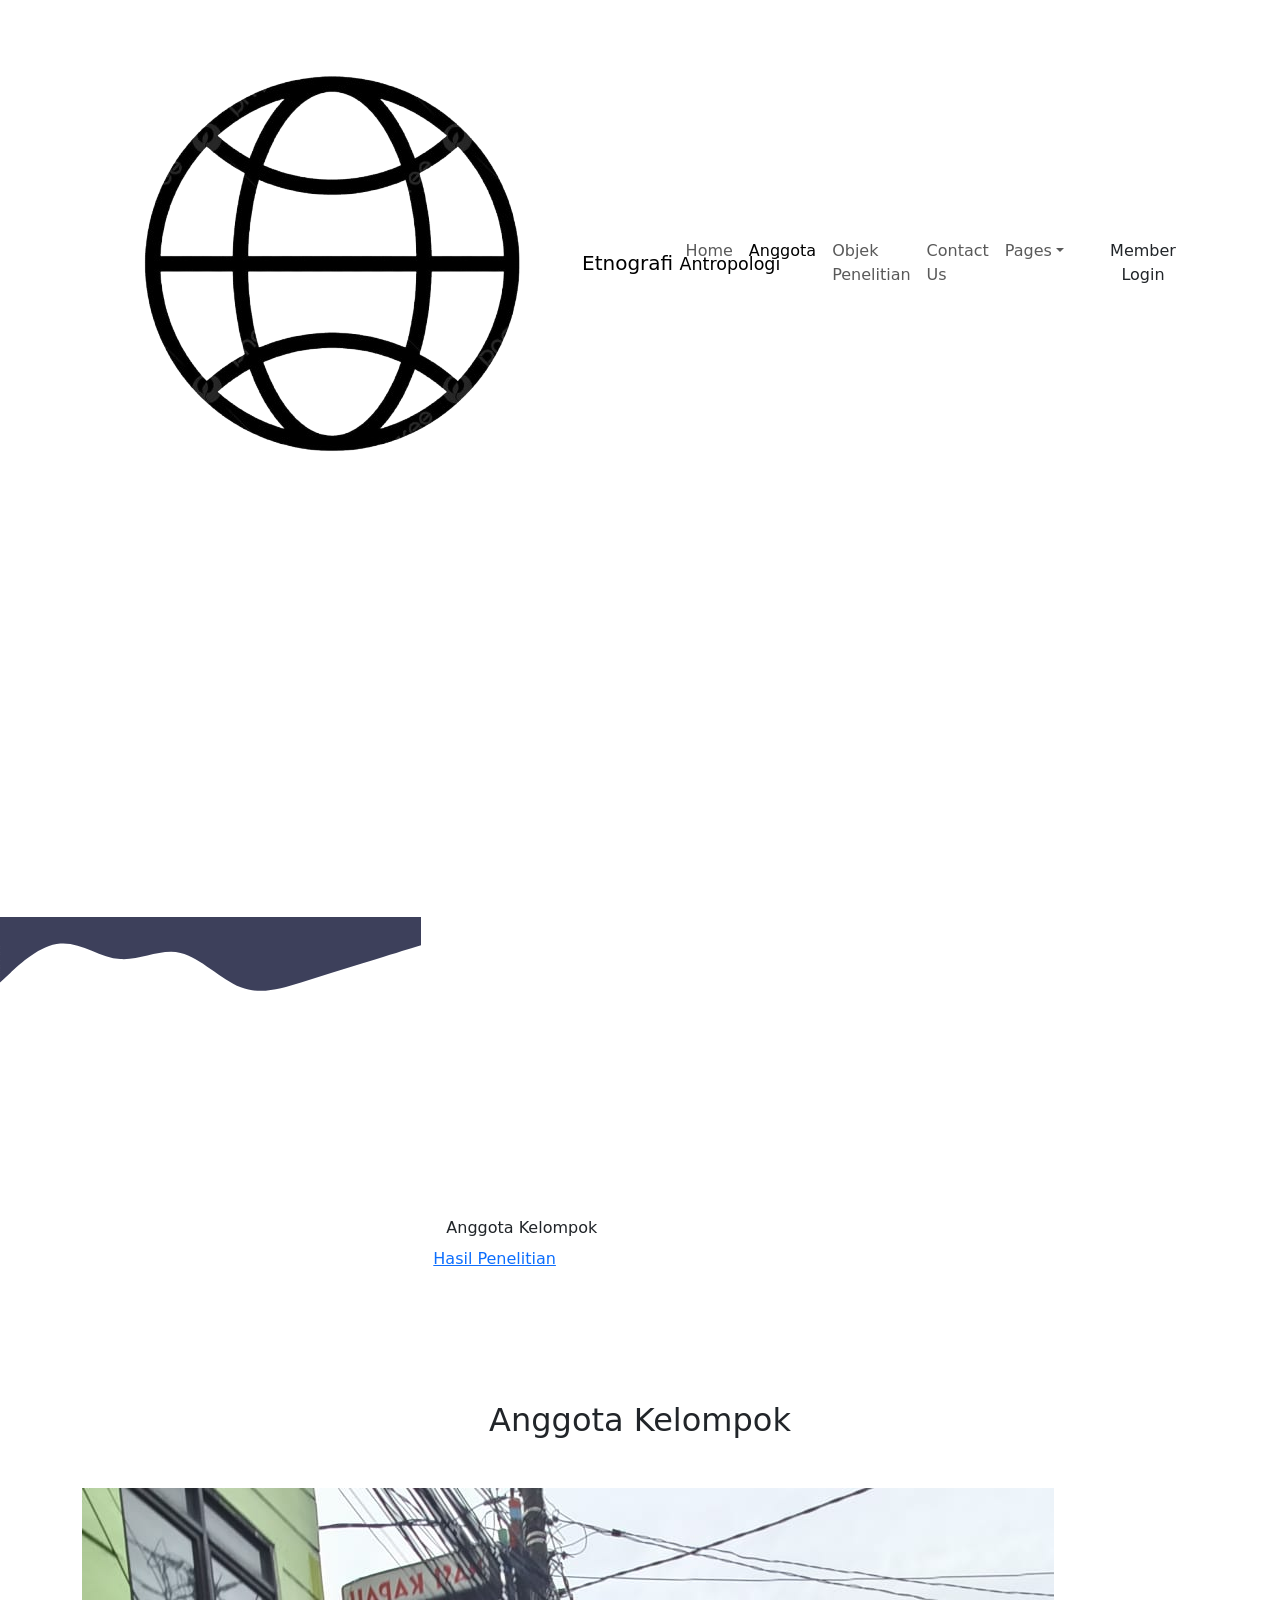
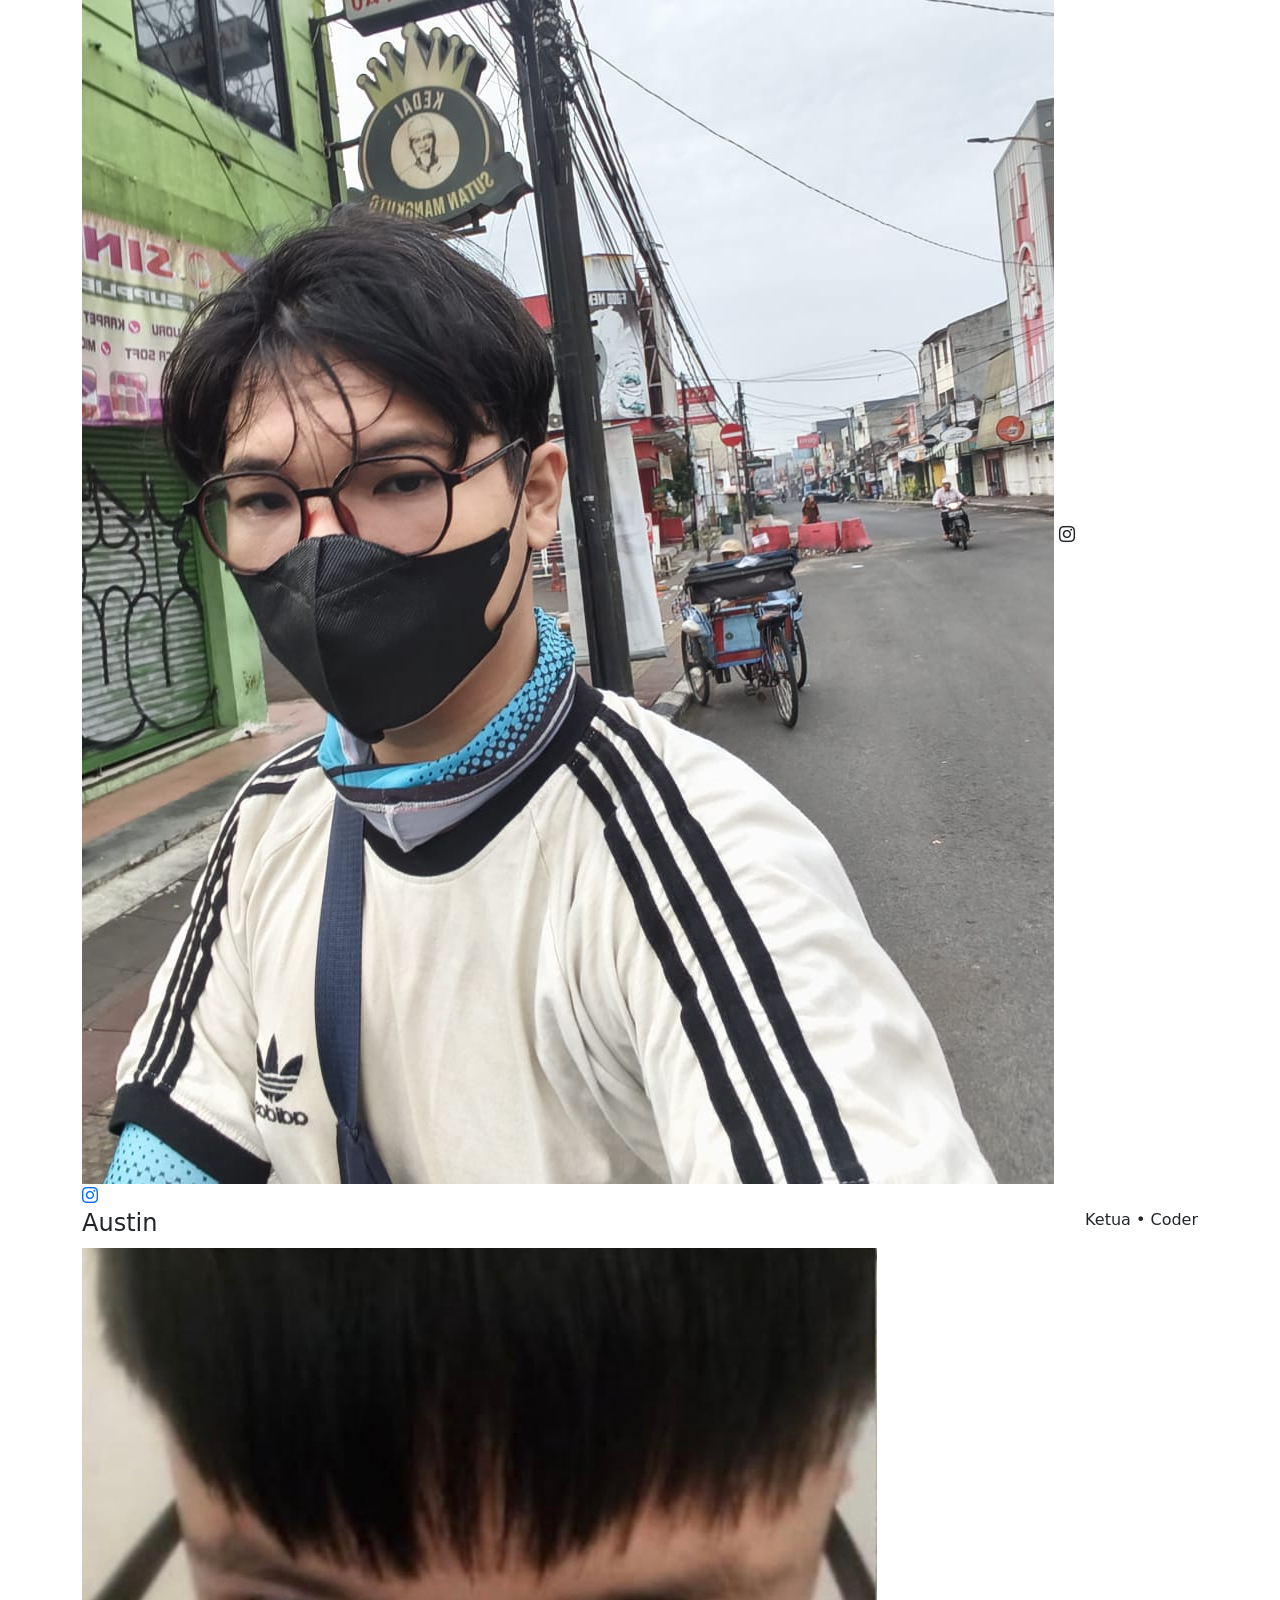
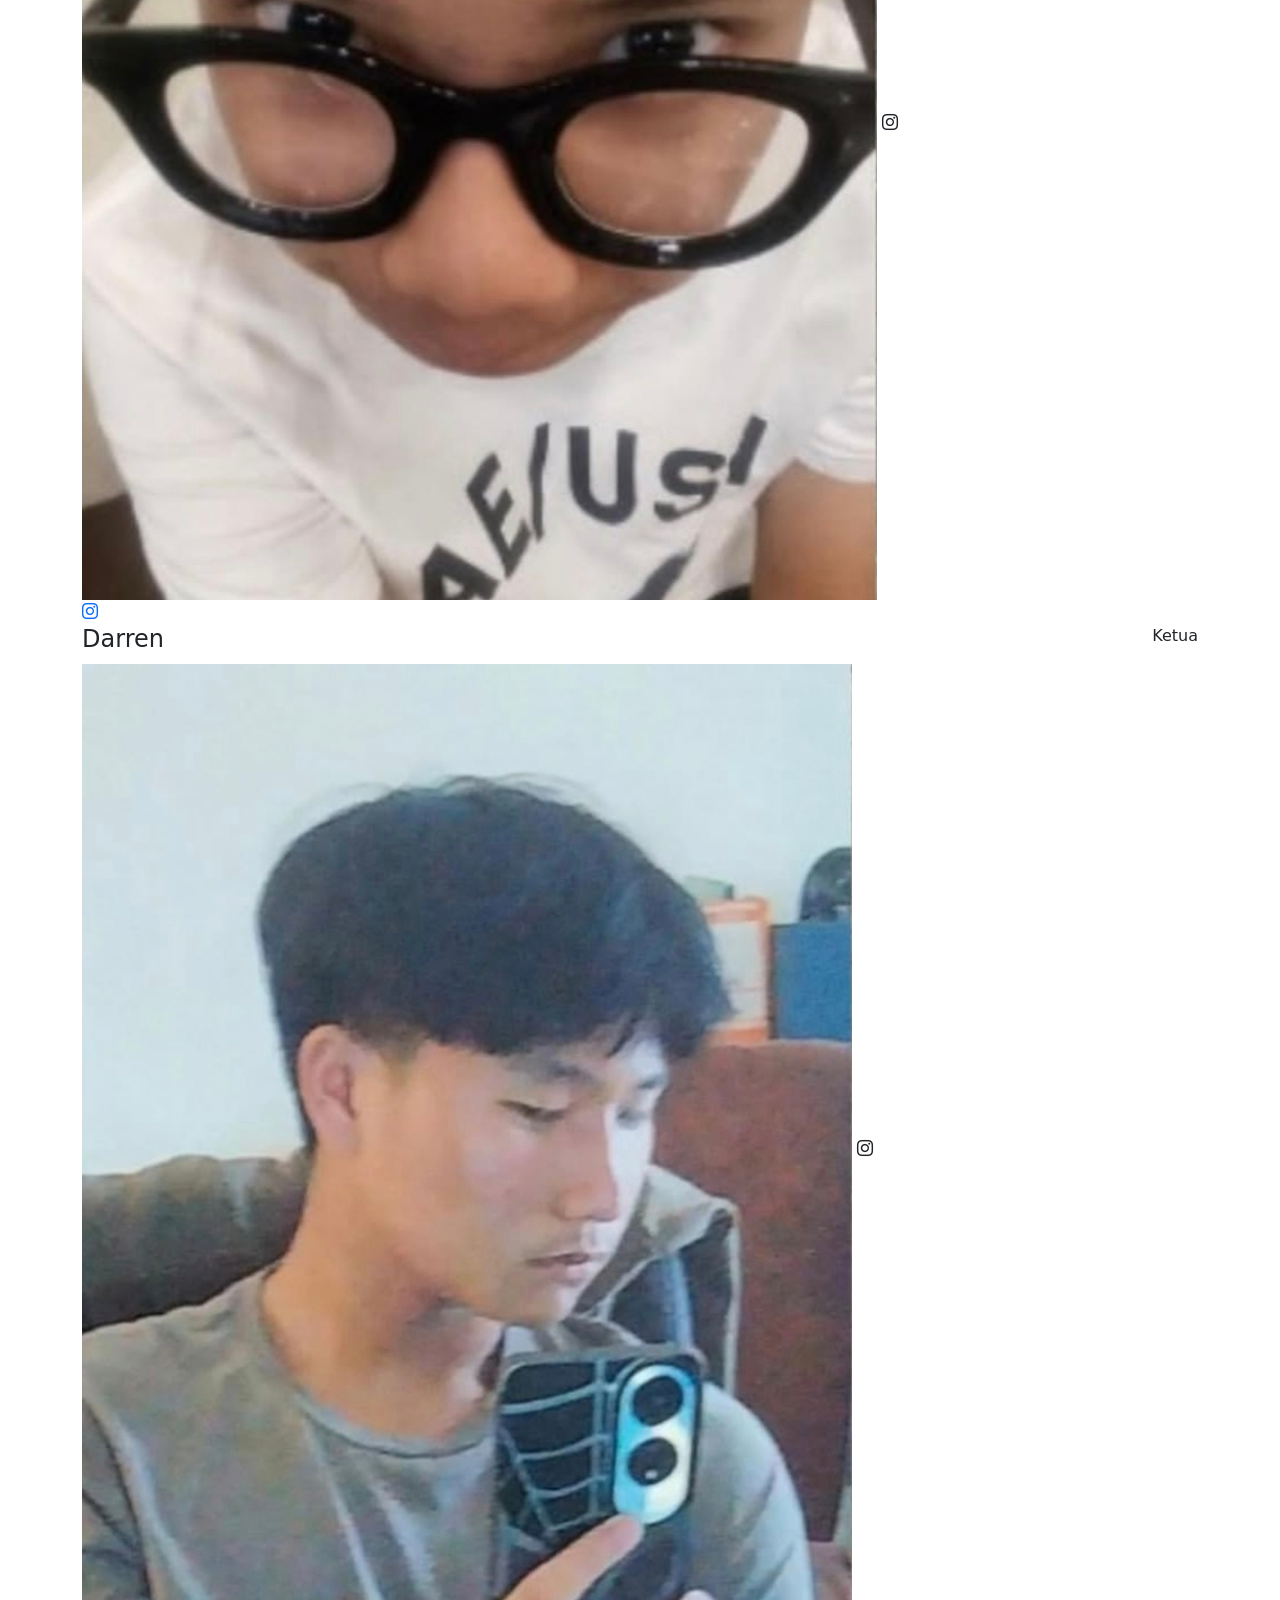
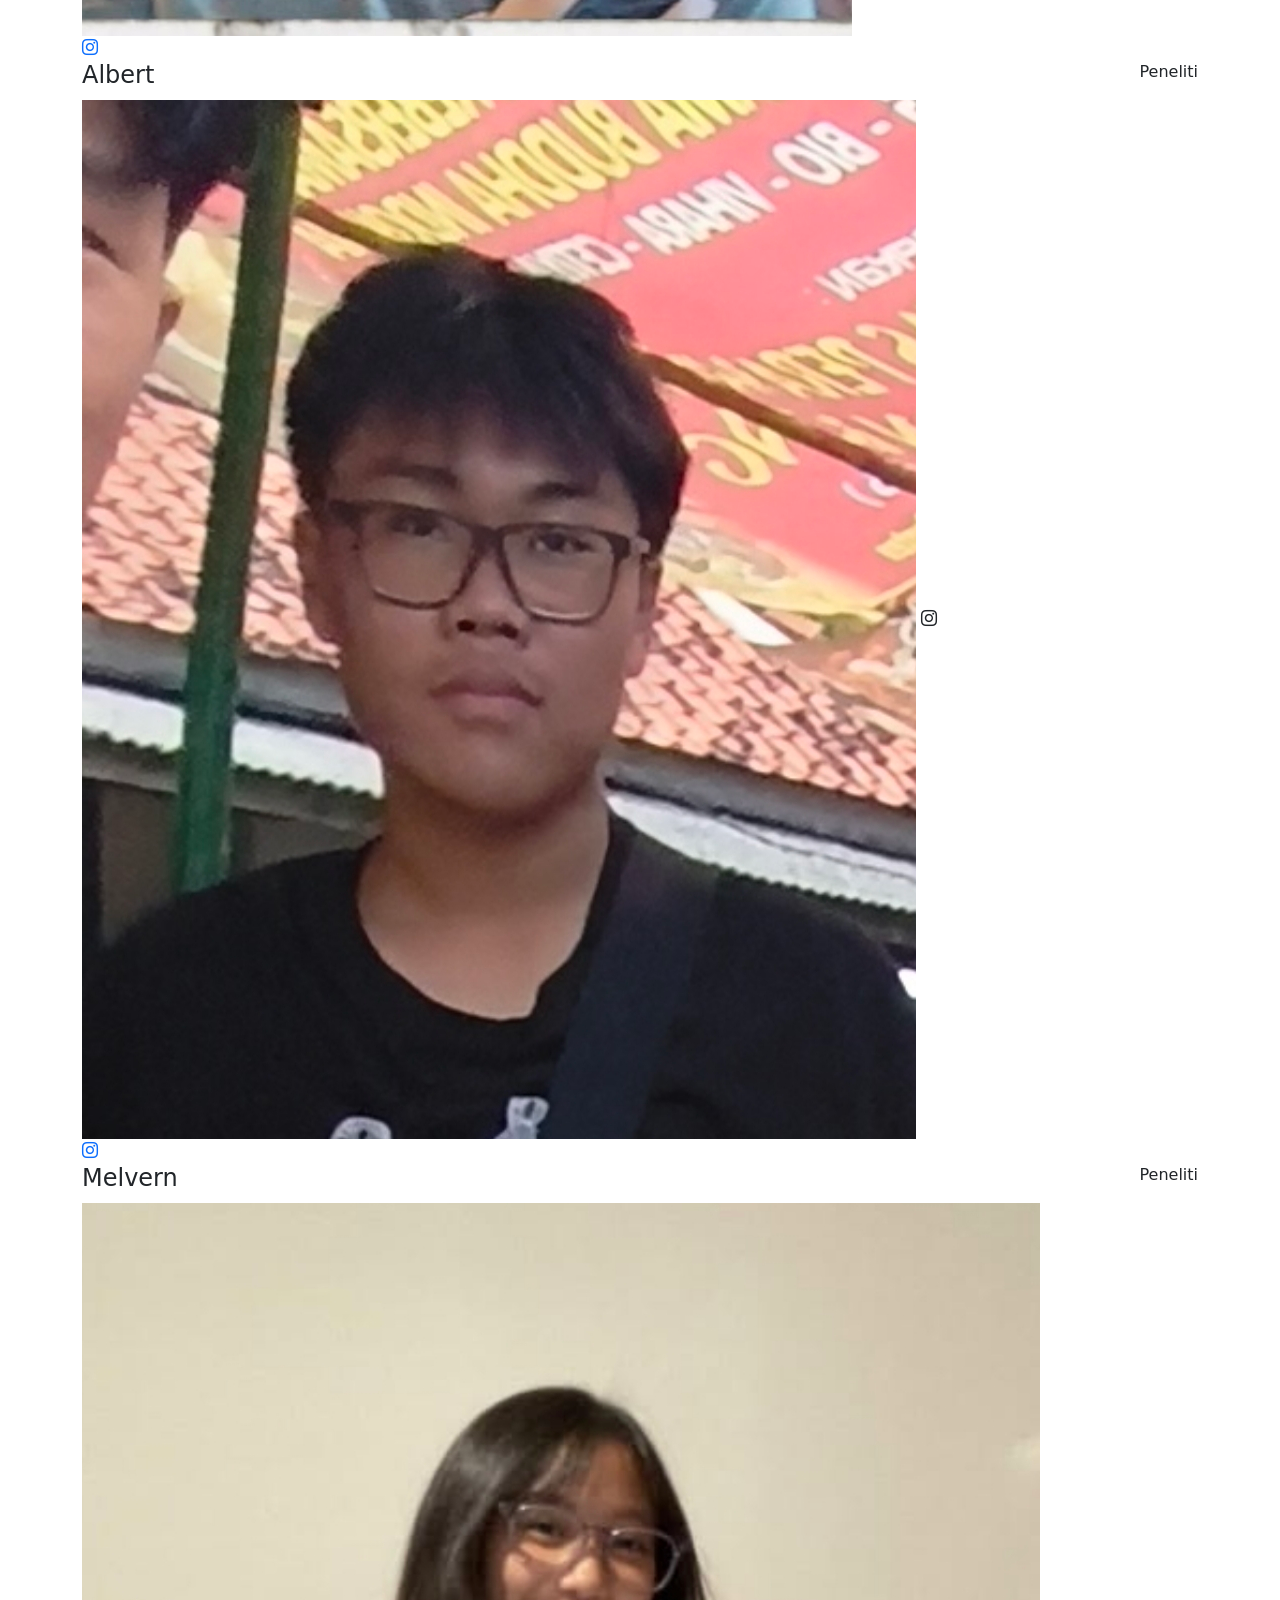
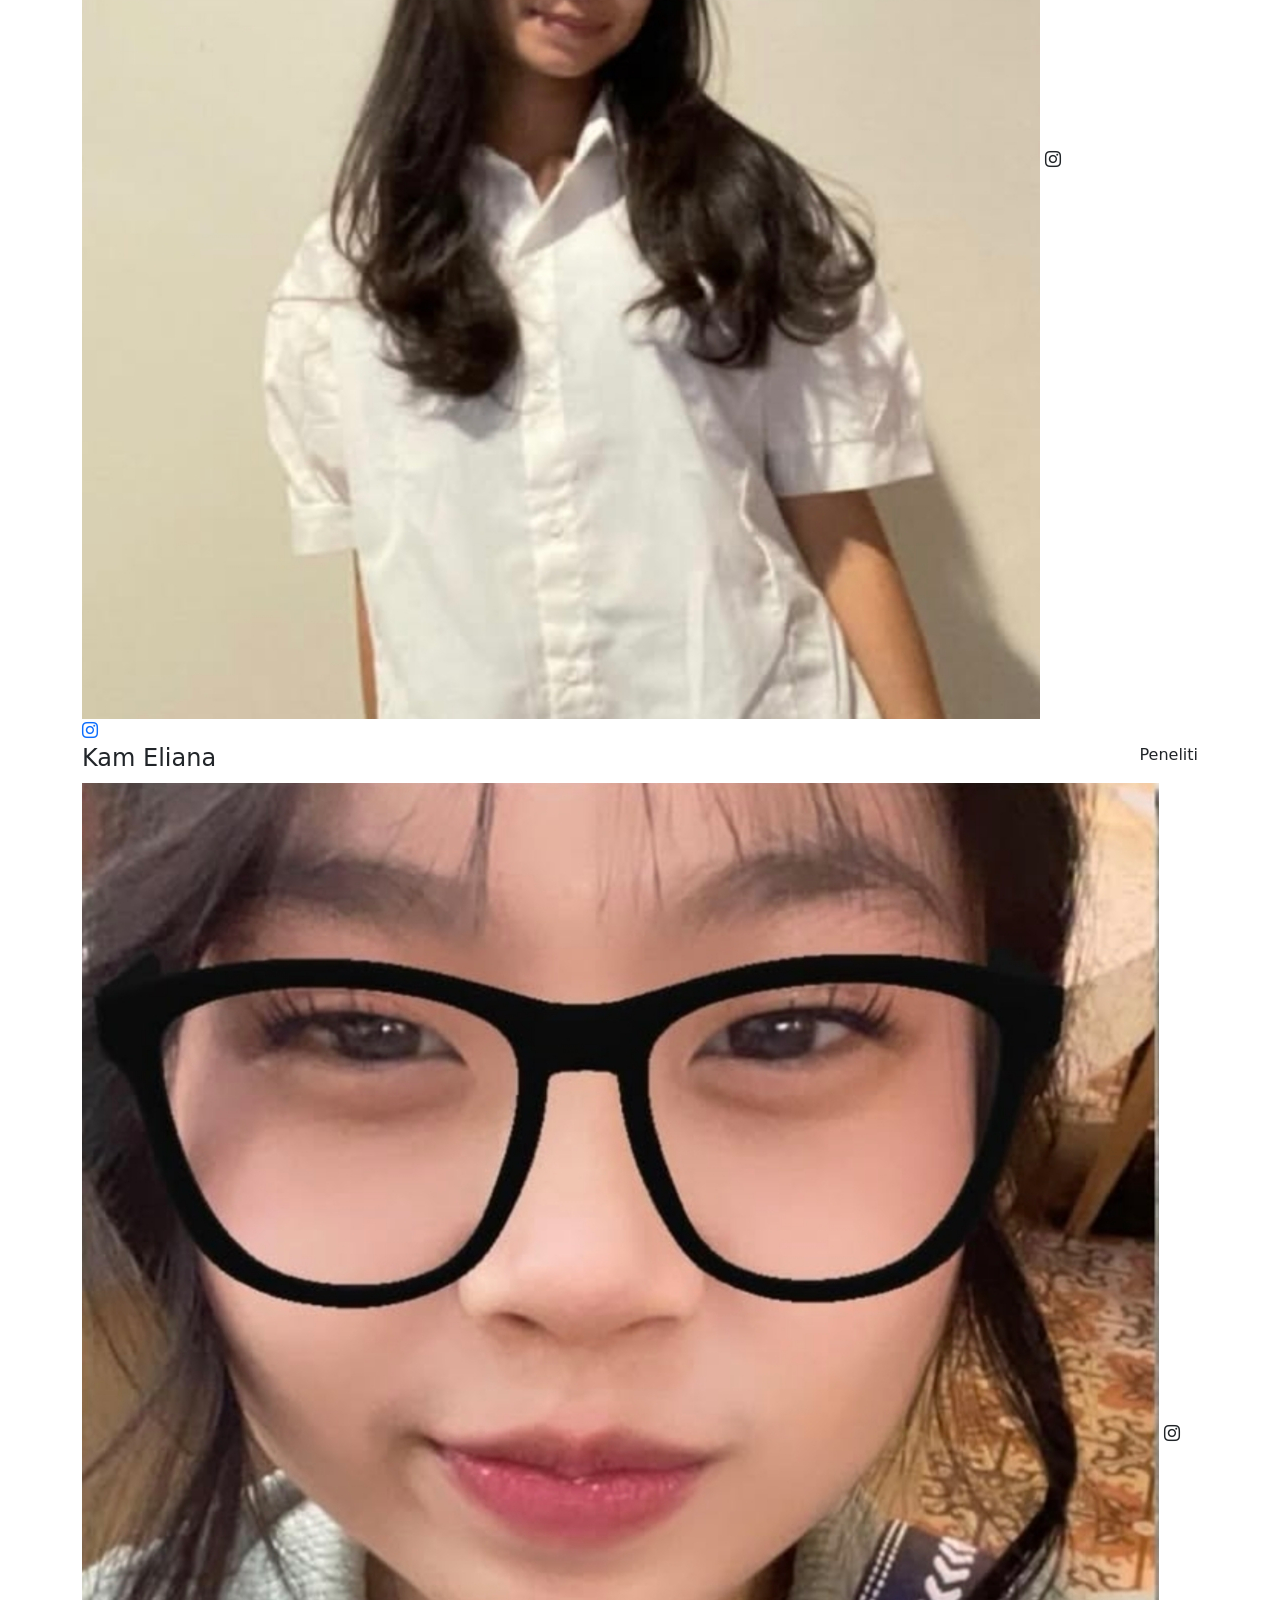
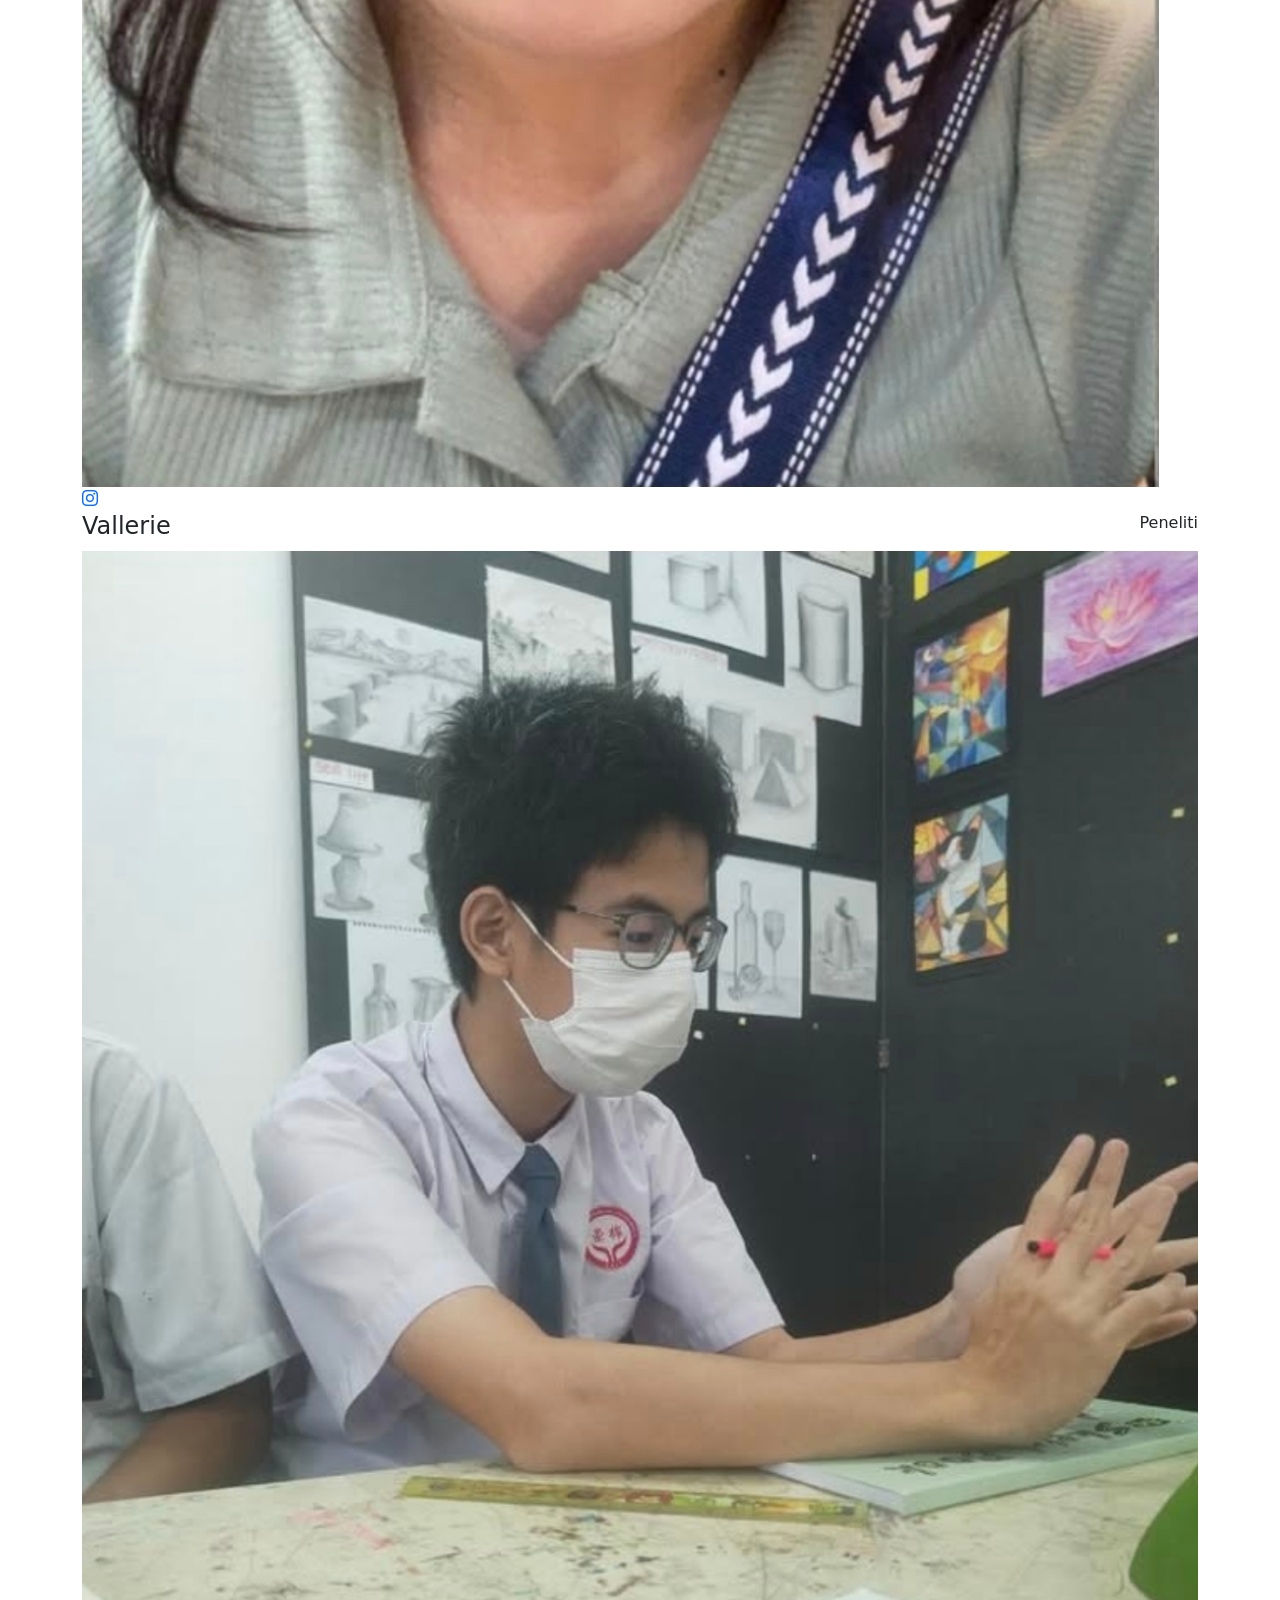
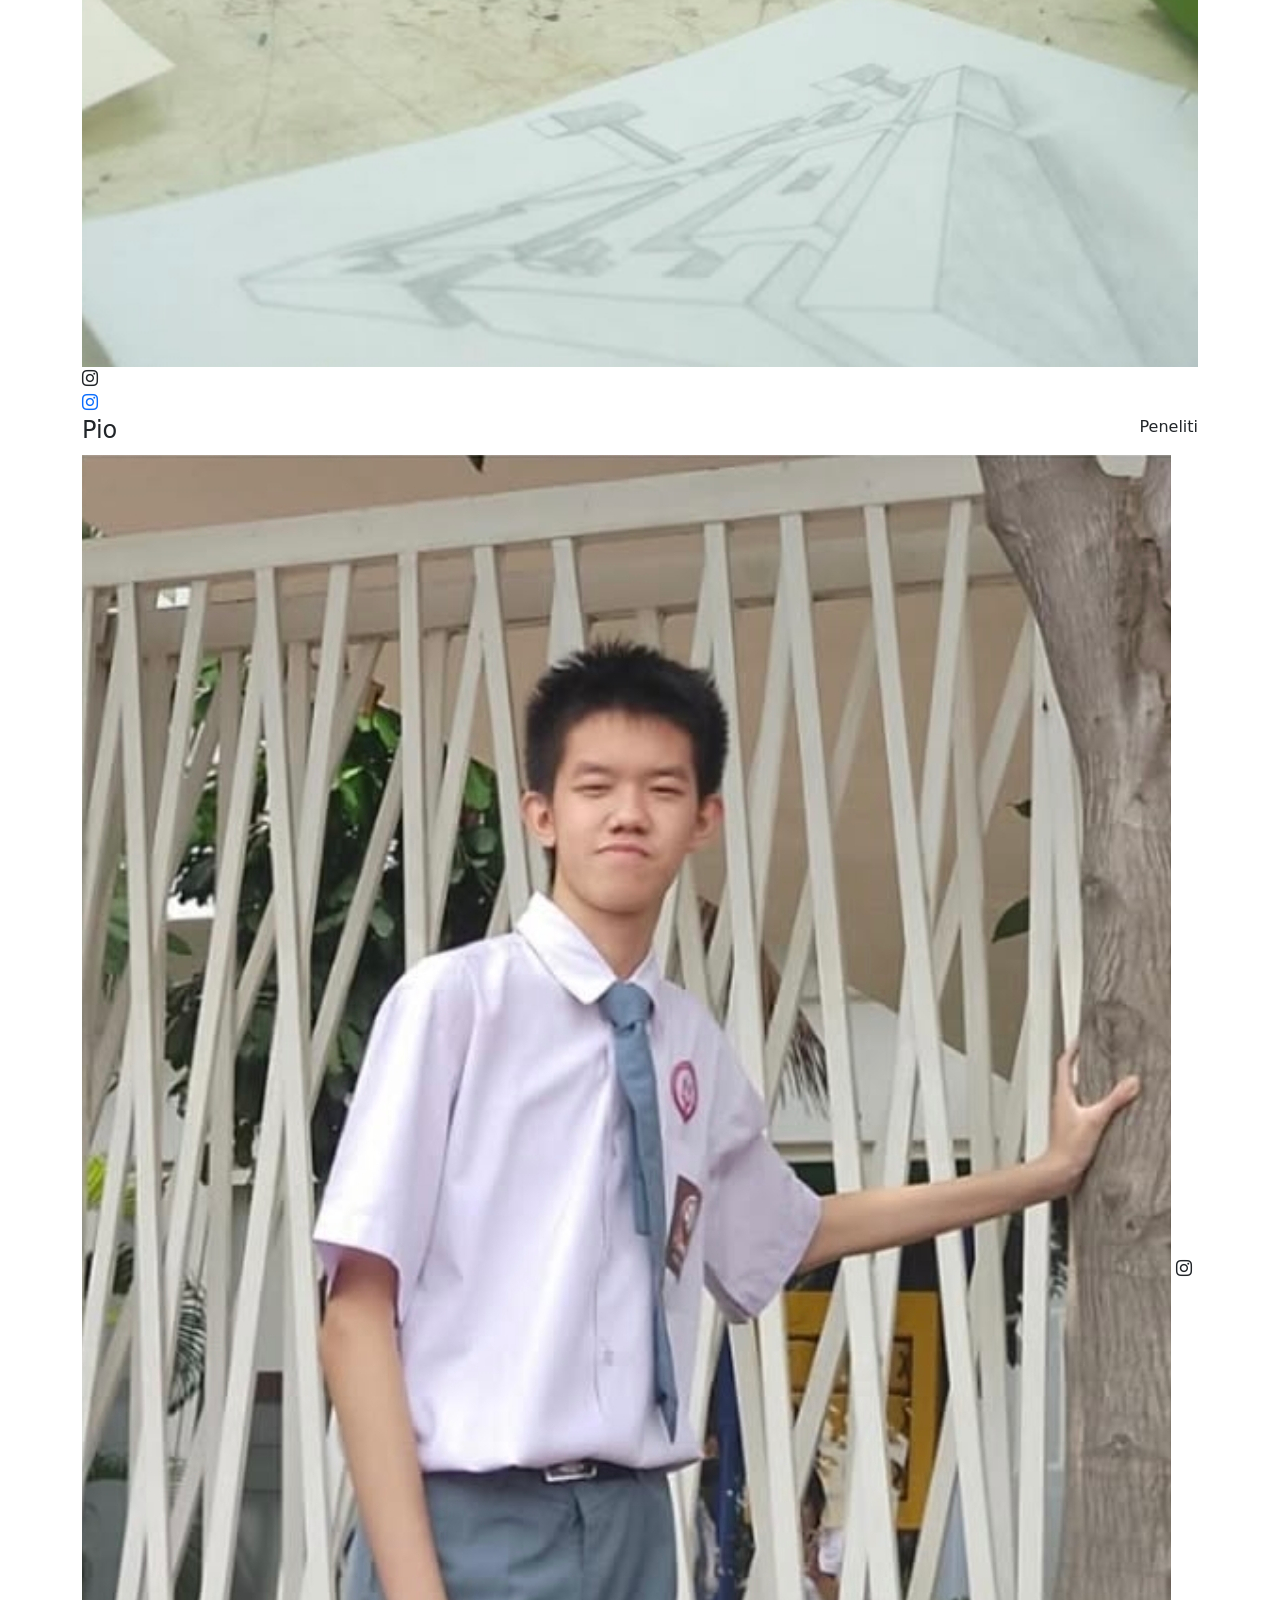
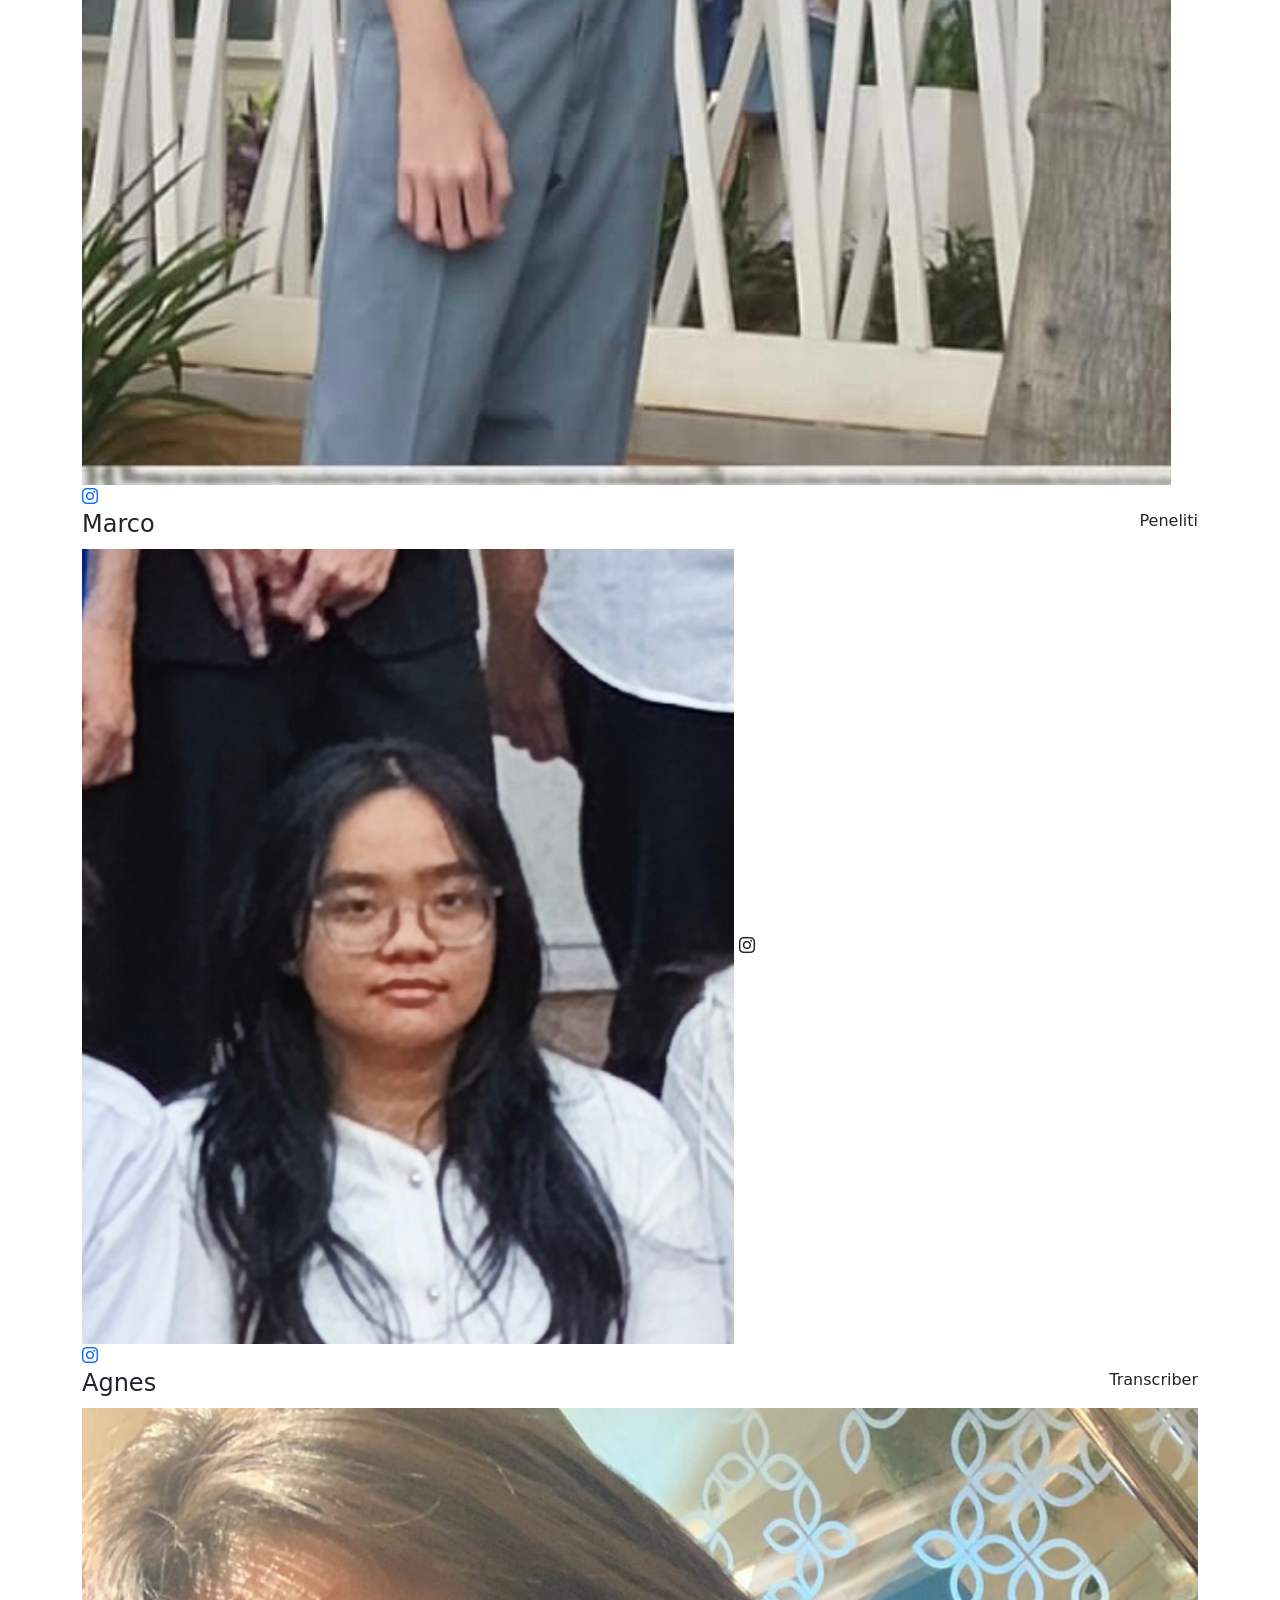
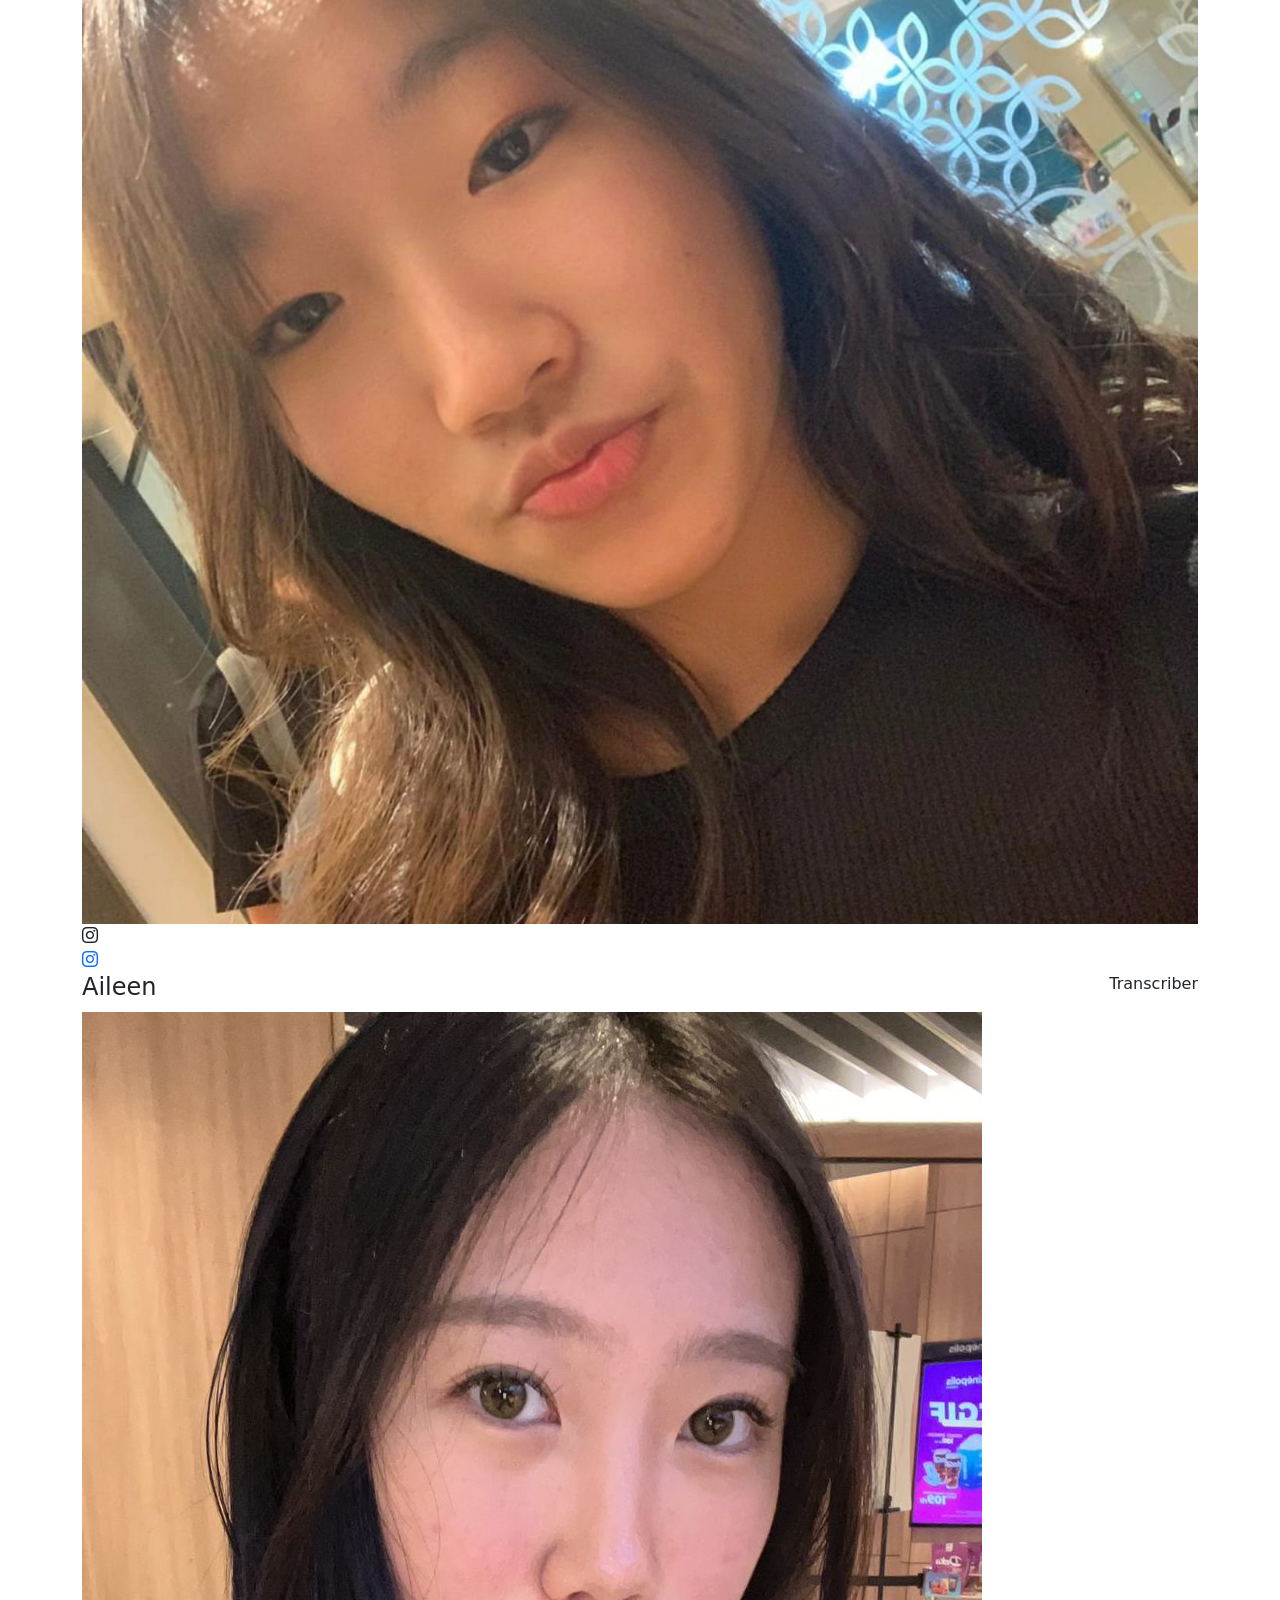
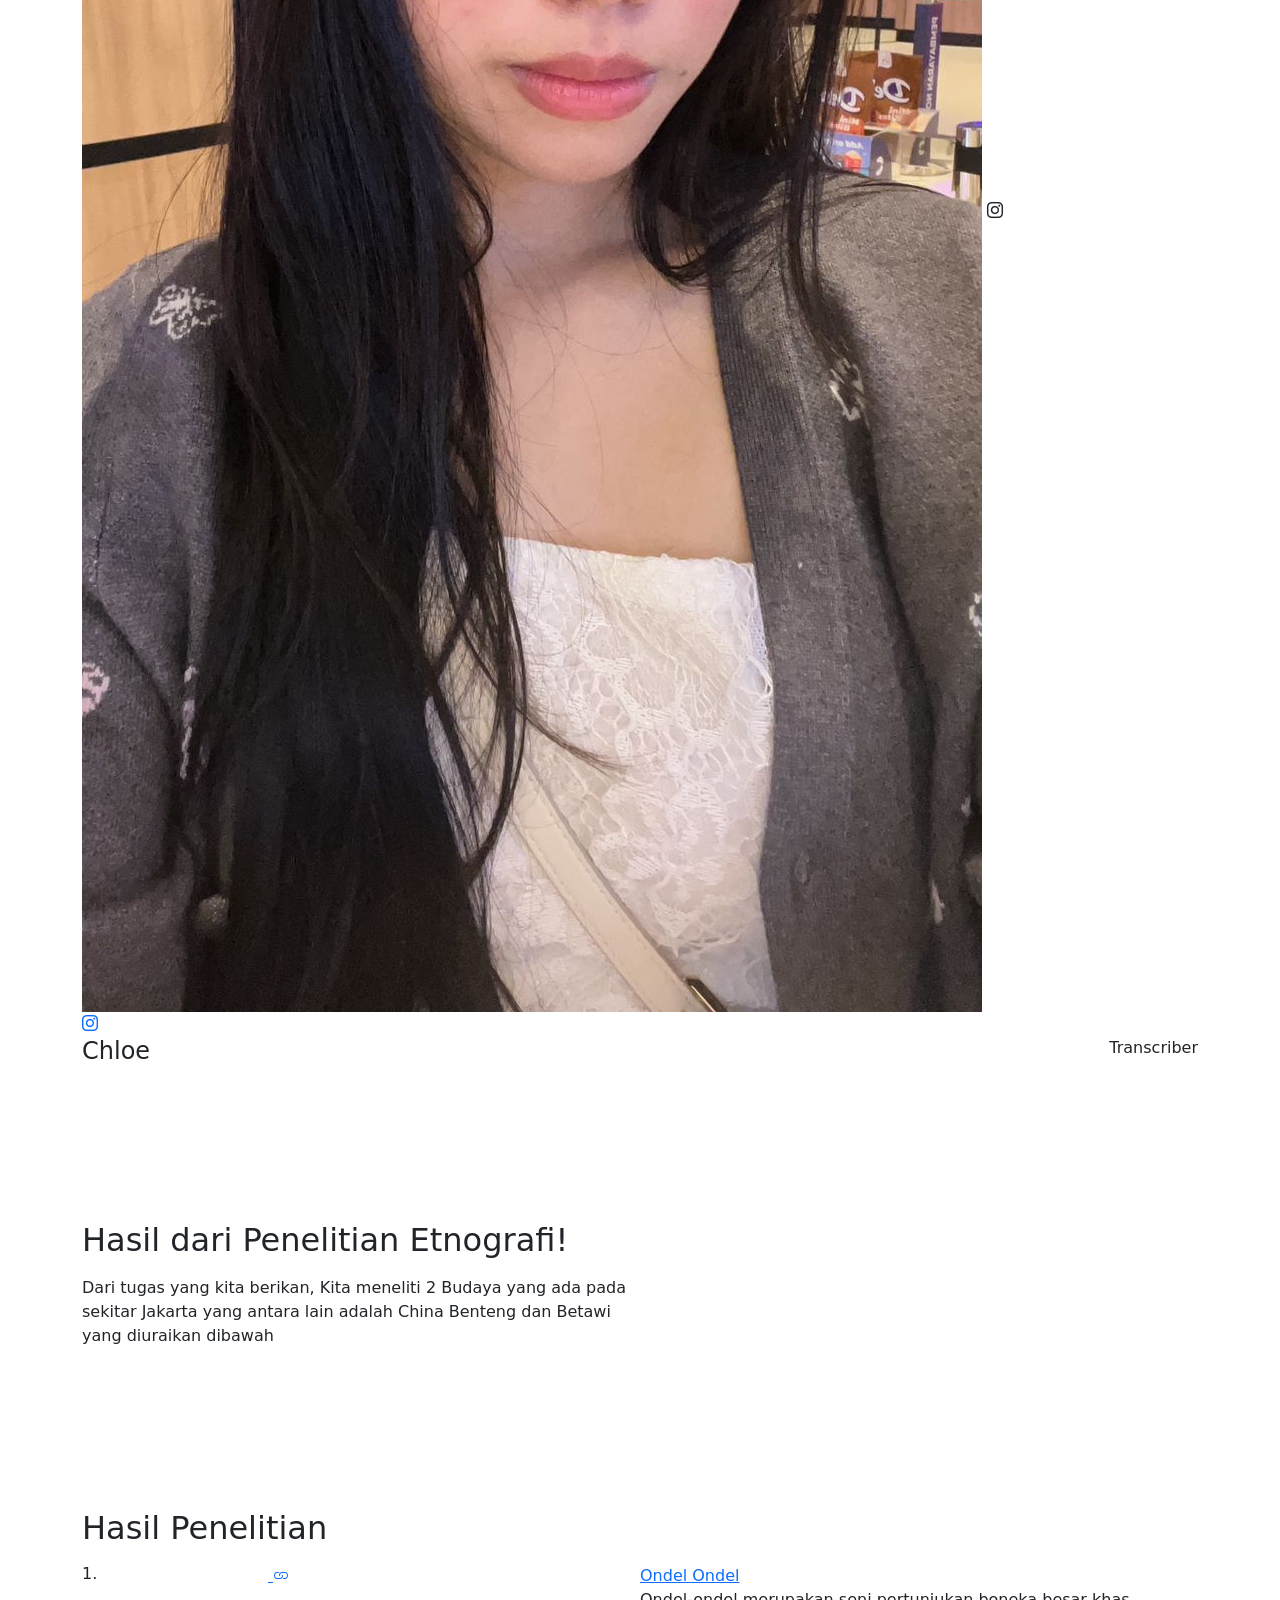
==== commit 8c4d5311: "Add files via upload" ====
--- a/index.html
+++ b/index.html
@@ -1,5 +1,6 @@
 <!doctype html>
 <html lang="en">
+
     <head>
         <meta charset="utf-8">
         <meta name="viewport" content="width=device-width, initial-scale=1">
@@ -9,20 +10,21 @@
 
         <title>Anthropology Website • Home</title>
 
-        <!-- CSS FILES -->                
+        <!-- CSS FILES -->
         <link rel="preconnect" href="https://fonts.googleapis.com">
 
         <link rel="preconnect" href="https://fonts.gstatic.com" crossorigin>
 
-        <link href="https://fonts.googleapis.com/css2?family=DM+Sans:ital,wght@0,400;0,500;0,700;1,400&display=swap" rel="stylesheet">
+        <link href="https://fonts.googleapis.com/css2?family=DM+Sans:ital,wght@0,400;0,500;0,700;1,400&display=swap"
+            rel="stylesheet">
 
         <link href="css/bootstrap.min.css" rel="stylesheet">
 
         <link href="css/bootstrap-icons.css" rel="stylesheet">
 
         <link href="css/templatemo-tiya-golf-club.css" rel="stylesheet">
-        
-<!--
+
+        <!--
 
 TemplateMo 587 Tiya Golf Club
 
@@ -30,12 +32,12 @@
 
 -->
     </head>
-    
+
     <body>
 
         <main>
 
-            <nav class="navbar navbar-expand-lg">                
+            <nav class="navbar navbar-expand-lg">
                 <div class="container">
                     <a class="navbar-brand d-flex align-items-center" href="index.html">
                         <img src="glob-removebg-preview.png" class="navbar-brand-image img-fluid" alt="Etnografi">
@@ -46,19 +48,21 @@
                     </a>
 
                     <div class="d-lg-none ms-auto me-3">
-                        <a class="btn custom-btn custom-border-btn" data-bs-toggle="offcanvas" href="#offcanvasExample" role="button" aria-controls="offcanvasExample">Member Login</a>
+                        <a class="btn custom-btn custom-border-btn" data-bs-toggle="offcanvas" href="#offcanvasExample"
+                            role="button" aria-controls="offcanvasExample">Member Login</a>
                     </div>
-    
-                    <button class="navbar-toggler" type="button" data-bs-toggle="collapse" data-bs-target="#navbarNav" aria-controls="navbarNav" aria-expanded="false" aria-label="Toggle navigation">
+
+                    <button class="navbar-toggler" type="button" data-bs-toggle="collapse" data-bs-target="#navbarNav"
+                        aria-controls="navbarNav" aria-expanded="false" aria-label="Toggle navigation">
                         <span class="navbar-toggler-icon"></span>
                     </button>
-    
+
                     <div class="collapse navbar-collapse" id="navbarNav">
                         <ul class="navbar-nav ms-lg-auto">
                             <li class="nav-item">
                                 <a class="nav-link click-scroll" href="#section_1">Home</a>
                             </li>
-    
+
                             <li class="nav-item">
                                 <a class="nav-link click-scroll" href="#section_2">Anggota</a>
                             </li>
@@ -72,9 +76,11 @@
                             </li>
 
                             <li class="nav-item dropdown">
-                                <a class="nav-link dropdown-toggle" href="#" id="navbarLightDropdownMenuLink" role="button" data-bs-toggle="dropdown" aria-expanded="false">Pages</a>
-
-                                <ul class="dropdown-menu dropdown-menu-light" aria-labelledby="navbarLightDropdownMenuLink">
+                                <a class="nav-link dropdown-toggle" href="#" id="navbarLightDropdownMenuLink"
+                                    role="button" data-bs-toggle="dropdown" aria-expanded="false">Pages</a>
+
+                                <ul class="dropdown-menu dropdown-menu-light"
+                                    aria-labelledby="navbarLightDropdownMenuLink">
                                     <li><a class="dropdown-item" href="event-listing.html">Ondel Ondel</a></li>
 
                                     <li><a class="dropdown-item" href="event-detail.html">Palang Pintu</a></li>
@@ -85,19 +91,21 @@
                         </ul>
 
                         <div class="d-none d-lg-block ms-lg-3">
-                            <a class="btn custom-btn custom-border-btn" data-bs-toggle="offcanvas" href="#offcanvasExample" role="button" aria-controls="offcanvasExample">Member Login</a>
+                            <a class="btn custom-btn custom-border-btn" data-bs-toggle="offcanvas"
+                                href="#offcanvasExample" role="button" aria-controls="offcanvasExample">Member Login</a>
                         </div>
                     </div>
                 </div>
             </nav>
 
-            <div class="offcanvas offcanvas-end" data-bs-scroll="true" tabindex="-1" id="offcanvasExample" aria-labelledby="offcanvasExampleLabel">                
+            <div class="offcanvas offcanvas-end" data-bs-scroll="true" tabindex="-1" id="offcanvasExample"
+                aria-labelledby="offcanvasExampleLabel">
                 <div class="offcanvas-header">
                     <h5 class="offcanvas-title" id="offcanvasExampleLabel">Member Login</h5>
-                    
+
                     <button type="button" class="btn-close" data-bs-dismiss="offcanvas" aria-label="Close"></button>
                 </div>
-                
+
                 <div class="offcanvas-body d-flex flex-column">
                     <form class="custom-form member-login-form" action="#" method="post" role="form">
 
@@ -105,18 +113,20 @@
                             <div class="mb-4">
                                 <label class="form-label mb-2" for="member-login-number">Membership No.</label>
 
-                                <input type="text" name="member-login-number" id="member-login-number" class="form-control" placeholder="11002560" required>
+                                <input type="text" name="member-login-number" id="member-login-number"
+                                    class="form-control" placeholder="11002560" required>
                             </div>
 
                             <div class="mb-4">
                                 <label class="form-label mb-2" for="member-login-password">Password</label>
 
-                                <input type="password" name="member-login-password" id="member-login-password" pattern="[0-9a-zA-Z]{4,10}" class="form-control" placeholder="Password" required="">
+                                <input type="password" name="member-login-password" id="member-login-password"
+                                    pattern="[0-9a-zA-Z]{4,10}" class="form-control" placeholder="Password" required="">
                             </div>
 
                             <div class="form-check mb-4">
                                 <input class="form-check-input" type="checkbox" value="" id="flexCheckDefault">
-                              
+
                                 <label class="form-check-label" for="flexCheckDefault">
                                     Remember me
                                 </label>
@@ -136,254 +146,290 @@
                         <p>
                             <strong class="text-white me-3">Any Questions?</strong>
 
-                            
-                            	0819-0536-2708
+
+                            0819-0536-2708
                             </a>
                         </p>
                     </div>
                 </div>
 
-                <svg xmlns="http://www.w3.org/2000/svg" viewBox="0 0 1440 320"><path fill="#77DD77" fill-opacity="1" d="M0,224L34.3,192C68.6,160,137,96,206,90.7C274.3,85,343,139,411,144C480,149,549,107,617,122.7C685.7,139,754,213,823,240C891.4,267,960,245,1029,224C1097.1,203,1166,181,1234,160C1302.9,139,1371,117,1406,106.7L1440,96L1440,320L1405.7,320C1371.4,320,1303,320,1234,320C1165.7,320,1097,320,1029,320C960,320,891,320,823,320C754.3,320,686,320,617,320C548.6,320,480,320,411,320C342.9,320,274,320,206,320C137.1,320,69,320,34,320L0,320Z"></path></svg>
+                <svg xmlns="http://www.w3.org/2000/svg" viewBox="0 0 1440 320">
+                    <path fill="#77DD77" fill-opacity="1"
+                        d="M0,224L34.3,192C68.6,160,137,96,206,90.7C274.3,85,343,139,411,144C480,149,549,107,617,122.7C685.7,139,754,213,823,240C891.4,267,960,245,1029,224C1097.1,203,1166,181,1234,160C1302.9,139,1371,117,1406,106.7L1440,96L1440,320L1405.7,320C1371.4,320,1303,320,1234,320C1165.7,320,1097,320,1029,320C960,320,891,320,823,320C754.3,320,686,320,617,320C548.6,320,480,320,411,320C342.9,320,274,320,206,320C137.1,320,69,320,34,320L0,320Z">
+                    </path>
+                </svg>
             </div>
-            
-
-                <section class="hero-section d-flex align-items-center justify-content-center" id="section_1">
-
-                    <div class="section-overlay"></div>
-
-                    <svg xmlns="http://www.w3.org/2000/svg" viewBox="0 0 1440 320"><path fill="#3D405B" fill-opacity="1" d="M0,224L34.3,192C68.6,160,137,96,206,90.7C274.3,85,343,139,411,144C480,149,549,107,617,122.7C685.7,139,754,213,823,240C891.4,267,960,245,1029,224C1097.1,203,1166,181,1234,160C1302.9,139,1371,117,1406,106.7L1440,96L1440,0L1405.7,0C1371.4,0,1303,0,1234,0C1165.7,0,1097,0,1029,0C960,0,891,0,823,0C754.3,0,686,0,617,0C548.6,0,480,0,411,0C342.9,0,274,0,206,0C137.1,0,69,0,34,0L0,0Z"></path></svg>
-
-                    <div class="container">
-                        <div class="row">
-
-                            <div class="col-lg-7 col-12 mb-5 mb-lg-0">
-                                <h2 class="text-white">Selamat Datang Pada Website</h2>
-
-                                <h1 class="cd-headline rotate-1 text-white mb-4 pb-2">
-                                    <span>Etnografi Tentang</span>
-                                    <span class="cd-words-wrapper">
-                                        <b class="is-visible">Betawi</b>
-                                        <b>China Benteng</b>
-                                        <b>Perayaan Sejit</b>
-                                        <b>Ondel-Ondel</b>
-                                        <b>Palang Pintu</b>
-                                    </span>
-                                </h1>
-
-                                <div class="custom-btn-group">
-                                    <a href="#section_2" class="btn custom-btn smoothscroll me-3">Anggota Kelompok</a>
-
-                                    <a href="#section_3" class="link smoothscroll">Hasil Penelitian</a>
-                                </div>
-                            </div>
-
-                    <div class="col-lg-7 col-12">
-                                <div class="ratio ratio-16x9">
-                            </div>
+
+
+            <section class="hero-section d-flex align-items-center justify-content-center" id="section_1">
+
+                <div class="section-overlay"></div>
+
+                <svg xmlns="http://www.w3.org/2000/svg" viewBox="0 0 1440 320">
+                    <path fill="#3D405B" fill-opacity="1"
+                        d="M0,224L34.3,192C68.6,160,137,96,206,90.7C274.3,85,343,139,411,144C480,149,549,107,617,122.7C685.7,139,754,213,823,240C891.4,267,960,245,1029,224C1097.1,203,1166,181,1234,160C1302.9,139,1371,117,1406,106.7L1440,96L1440,0L1405.7,0C1371.4,0,1303,0,1234,0C1165.7,0,1097,0,1029,0C960,0,891,0,823,0C754.3,0,686,0,617,0C548.6,0,480,0,411,0C342.9,0,274,0,206,0C137.1,0,69,0,34,0L0,0Z">
+                    </path>
+                </svg>
+
+                <div class="container">
+                    <div class="row">
+
+                        <div class="col-lg-7 col-12 mb-5 mb-lg-0">
+                            <h2 class="text-white">Selamat Datang Pada Website</h2>
+
+                            <h1 class="cd-headline rotate-1 text-white mb-4 pb-2">
+                                <span>Etnografi Tentang</span>
+                                <span class="cd-words-wrapper">
+                                    <b class="is-visible">Betawi</b>
+                                    <b>China Benteng</b>
+                                    <b>Perayaan Sejit</b>
+                                    <b>Ondel-Ondel</b>
+                                    <b>Palang Pintu</b>
+                                </span>
+                            </h1>
+
+                            <div class="custom-btn-group">
+                                <a href="#section_2" class="btn custom-btn smoothscroll me-3">Anggota Kelompok</a>
+
+                                <a href="#section_3" class="link smoothscroll">Hasil Penelitian</a>
+                            </div>
+                        </div>
+
+                        <div class="col-lg-7 col-12">
+                            <div class="ratio ratio-16x9">
+                            </div>
+
+                        </div>
 
                     </div>
+                </div>
+
+                <svg xmlns="http://www.w3.org/2000/svg" viewBox="0 0 1440 320">
+                    <path fill="#ffffff" fill-opacity="1"
+                        d="M0,224L34.3,192C68.6,160,137,96,206,90.7C274.3,85,343,139,411,144C480,149,549,107,617,122.7C685.7,139,754,213,823,240C891.4,267,960,245,1029,224C1097.1,203,1166,181,1234,160C1302.9,139,1371,117,1406,106.7L1440,96L1440,320L1405.7,320C1371.4,320,1303,320,1234,320C1165.7,320,1097,320,1029,320C960,320,891,320,823,320C754.3,320,686,320,617,320C548.6,320,480,320,411,320C342.9,320,274,320,206,320C137.1,320,69,320,34,320L0,320Z">
+                    </path>
+                </svg>
+            </section>
+
+
+            <section class="about-section section-padding" id="section_2">
+                <div class="container">
+                    <div class="row">
+
+                        <div class="col-lg-12 col-12 text-center">
+                            <h2 class="mb-lg-5 mb-4">Anggota Kelompok</h2>
+                        </div>
+
+                        <div class="member-grid-container col-12">
+
+                            <div class="member-grid-slot">
+                                <div class="member-block-wrapper">
+                                    <div class="member-block">
+                                        <img src="Austin.jpg" class="member-block-image img-fluid" alt="Austin">
+                                        <span class="instagram-glyph bi-instagram"></span>
+
+                                        <div class="member-hover-overlay">
+                                            <a href="https://www.instagram.com/austinho0.o/"
+                                                class="social-icon-link bi-instagram"></a>
+                                        </div>
+                                    </div>
+                                    <div class="member-block-info d-flex align-items-center">
+                                        <h4>Austin</h4>
+                                        <p class="ms-auto">Ketua • Coder</p>
+                                    </div>
+                                </div>
+                            </div>
+
+                            <div class="member-grid-slot">
+                                <div class="member-block-wrapper">
+                                    <div class="member-block">
+                                        <img src="Darren.jpg" class="member-block-image img-fluid" alt="Sandy">
+                                        <span class="instagram-glyph bi-instagram"></span>
+                                        <div class="member-hover-overlay">
+                                            <a href="https://www.instagram.com/kopigulaarren/"
+                                                class="social-icon-link bi-instagram"></a>
+                                        </div>
+                                    </div>
+                                    <div class="member-block-info d-flex align-items-center">
+                                        <h4>Darren</h4>
+                                        <p class="ms-auto">Ketua</p>
+                                    </div>
+                                </div>
+                            </div>
+
+                            <div class="member-grid-slot">
+                                <div class="member-block-wrapper">
+                                    <div class="member-block">
+                                        <img src="Albert.jpg" class="member-block-image img-fluid" alt="">
+                                        <span class="instagram-glyph bi-instagram"></span>
+                                        <div class="member-hover-overlay">
+                                            <a href="https://www.instagram.com/albert.ng4/"
+                                                class="social-icon-link bi-instagram"></a>
+                                        </div>
+                                    </div>
+                                    <div class="member-block-info d-flex align-items-center">
+                                        <h4>Albert</h4>
+                                        <p class="ms-auto">Peneliti </p>
+                                    </div>
+                                </div>
+                            </div>
+
+                            <div class="member-grid-slot">
+                                <div class="member-block-wrapper">
+                                    <div class="member-block">
+                                        <img src="Melvern.jpg" class="member-block-image img-fluid" alt="">
+                                        <span class="instagram-glyph bi-instagram"></span>
+                                        <div class="member-hover-overlay">
+                                            <a href="https://www.instagram.com/vernfei/"
+                                                class="social-icon-link bi-instagram"></a>
+                                        </div>
+                                    </div>
+                                    <div class="member-block-info d-flex align-items-center">
+                                        <h4>Melvern</h4>
+                                        <p class="ms-auto">Peneliti </p>
+                                    </div>
+                                </div>
+                            </div>
+
+                            <div class="member-grid-slot">
+                                <div class="member-block-wrapper">
+                                    <div class="member-block">
+                                        <img src="Kamel.jpg" class="member-block-image img-fluid" alt="">
+                                        <span class="instagram-glyph bi-instagram"></span>
+                                        <div class="member-hover-overlay">
+                                            <a href="https://www.instagram.com/elianakam_/"
+                                                class="social-icon-link bi-instagram"></a>
+                                        </div>
+                                    </div>
+                                    <div class="member-block-info d-flex align-items-center">
+                                        <h4>Kam Eliana</h4>
+                                        <p class="ms-auto">Peneliti </p>
+                                    </div>
+                                </div>
+                            </div>
+
+                            <div class="member-grid-slot">
+                                <div class="member-block-wrapper">
+                                    <div class="member-block">
+                                        <img src="Vallerie.jpg" class="member-block-image img-fluid" alt="">
+                                        <span class="instagram-glyph bi-instagram"></span>
+                                        <div class="member-hover-overlay">
+                                            <a href="https://www.instagram.com/paleeeeee._/"
+                                                class="social-icon-link bi-instagram"></a>
+                                        </div>
+                                    </div>
+                                    <div class="member-block-info d-flex align-items-center">
+                                        <h4>Vallerie</h4>
+                                        <p class="ms-auto">Peneliti </p>
+                                    </div>
+                                </div>
+                            </div>
+
+                            <div class="member-grid-slot">
+                                <div class="member-block-wrapper">
+                                    <div class="member-block">
+                                        <img src="Pio.jpg" class="member-block-image img-fluid" alt="">
+                                        <span class="instagram-glyph bi-instagram"></span>
+                                        <div class="member-hover-overlay">
+                                            <a href="https://www.instagram.com/p/DRcN3T3j6EM/"
+                                                class="social-icon-link bi-instagram"></a>
+                                        </div>
+                                    </div>
+                                    <div class="member-block-info d-flex align-items-center">
+                                        <h4>Pio</h4>
+                                        <p class="ms-auto">Peneliti </p>
+                                    </div>
+                                </div>
+                            </div>
+
+                            <div class="member-grid-slot">
+                                <div class="member-block-wrapper">
+                                    <div class="member-block">
+                                        <img src="Marco.jpg" class="member-block-image img-fluid" alt="">
+                                        <span class="instagram-glyph bi-instagram"></span>
+                                        <div class="member-hover-overlay">
+                                            <a href="https://www.instagram.com/p/DRcN4FRD7QD/"
+                                                class="social-icon-link bi-instagram"></a>
+                                        </div>
+                                    </div>
+                                    <div class="member-block-info d-flex align-items-center">
+                                        <h4>Marco</h4>
+                                        <p class="ms-auto">Peneliti </p>
+                                    </div>
+                                </div>
+                            </div>
+
+                            <div class="member-grid-slot">
+                                <div class="member-block-wrapper">
+                                    <div class="member-block">
+                                        <img src="Agnes.jpg" class="member-block-image img-fluid" alt="">
+                                        <span class="instagram-glyph bi-instagram"></span>
+                                        <div class="member-hover-overlay">
+                                            <a href="https://www.instagram.com/xi.camcorder/"
+                                                class="social-icon-link bi-instagram"></a>
+                                        </div>
+                                    </div>
+                                    <div class="member-block-info d-flex align-items-center">
+                                        <h4>Agnes</h4>
+                                        <p class="ms-auto">Transcriber</p>
+                                    </div>
+                                </div>
+                            </div>
+
+                            <div class="member-grid-slot">
+                                <div class="member-block-wrapper">
+                                    <div class="member-block">
+                                        <img src="Aileen.jpg" class="member-block-image img-fluid" alt="">
+                                        <span class="instagram-glyph bi-instagram"></span>
+                                        <div class="member-hover-overlay">
+                                            <a href="https://www.instagram.com/aileen_ivenaa/"
+                                                class="social-icon-link bi-instagram"></a>
+                                        </div>
+                                    </div>
+                                    <div class="member-block-info d-flex align-items-center">
+                                        <h4>Aileen</h4>
+                                        <p class="ms-auto">Transcriber </p>
+                                    </div>
+                                </div>
+                            </div>
+
+                            <div class="member-grid-slot">
+                                <div class="member-block-wrapper">
+                                    <div class="member-block">
+                                        <img src="Chloe.jpg" class="member-block-image img-fluid" alt="">
+                                        <span class="instagram-glyph bi-instagram"></span>
+                                        <div class="member-hover-overlay">
+                                            <a href="https://www.instagram.com/chloeaurlia/"
+                                                class="social-icon-link bi-instagram"></a>
+                                        </div>
+                                    </div>
+                                    <div class="member-block-info d-flex align-items-center">
+                                        <h4>Chloe</h4>
+                                        <p class="ms-auto">Transcriber </p>
+                                    </div>
+                                </div>
+                            </div>
+
+                        </div>
 
                     </div>
                 </div>
-
-                <svg xmlns="http://www.w3.org/2000/svg" viewBox="0 0 1440 320"><path fill="#ffffff" fill-opacity="1" d="M0,224L34.3,192C68.6,160,137,96,206,90.7C274.3,85,343,139,411,144C480,149,549,107,617,122.7C685.7,139,754,213,823,240C891.4,267,960,245,1029,224C1097.1,203,1166,181,1234,160C1302.9,139,1371,117,1406,106.7L1440,96L1440,320L1405.7,320C1371.4,320,1303,320,1234,320C1165.7,320,1097,320,1029,320C960,320,891,320,823,320C754.3,320,686,320,617,320C548.6,320,480,320,411,320C342.9,320,274,320,206,320C137.1,320,69,320,34,320L0,320Z"></path></svg>
             </section>
 
-
-<section class="about-section section-padding" id="section_2">
-    <div class="container">
-        <div class="row">
-
-            <div class="col-lg-12 col-12 text-center">
-                <h2 class="mb-lg-5 mb-4">Anggota Kelompok</h2>
-            </div>
-
-            <div class="member-grid-container col-12">
-
-               <div class="member-grid-slot">
-    <div class="member-block-wrapper">
-        <div class="member-block">
-            <img src="Austin.jpg" class="member-block-image img-fluid" alt="Austin">
-            <span class="instagram-glyph bi-instagram"></span>
-            
-            <div class="member-hover-overlay">
-                <a href="https://www.instagram.com/austinho0.o/" class="social-icon-link bi-instagram"></a>
-            </div>
-        </div> <div class="member-block-info d-flex align-items-center">
-            <h4>Austin</h4>
-            <p class="ms-auto">Ketua • Coder</p>
-        </div>
-    </div>
-</div>
-
-                <div class="member-grid-slot">
-                    <div class="member-block-wrapper">
-                        <div class="member-block">
-                            <img src="Darren.jpg" class="member-block-image img-fluid" alt="Sandy">
-                            <span class="instagram-glyph bi-instagram"></span>
-                            <div class="member-hover-overlay">
-                                <a href="https://www.instagram.com/kopigulaarren/" class="social-icon-link bi-instagram"></a>
-                            </div>
-                        </div>
-                        <div class="member-block-info d-flex align-items-center">
-                            <h4>Darren</h4>
-                            <p class="ms-auto">Ketua</p>
-                        </div>
-                    </div>
-                </div>
-
-                <div class="member-grid-slot">
-                    <div class="member-block-wrapper">
-                        <div class="member-block">
-                            <img src="Albert.jpg" class="member-block-image img-fluid" alt="">
-                            <span class="instagram-glyph bi-instagram"></span>
-                            <div class="member-hover-overlay">
-                                <a href="https://www.instagram.com/albert.ng4/" class="social-icon-link bi-instagram"></a>
-                            </div>
-                        </div>
-                        <div class="member-block-info d-flex align-items-center">
-                            <h4>Albert</h4>
-                            <p class="ms-auto">Peneliti </p>
-                        </div>
-                    </div>
-                </div>
-
-                <div class="member-grid-slot">
-                    <div class="member-block-wrapper">
-                        <div class="member-block">
-                            <img src="Melvern.jpg" class="member-block-image img-fluid" alt="">
-                            <span class="instagram-glyph bi-instagram"></span>
-                            <div class="member-hover-overlay">
-                                <a href="https://www.instagram.com/vernfei/" class="social-icon-link bi-instagram"></a>
-                            </div>
-                        </div>
-                        <div class="member-block-info d-flex align-items-center">
-                            <h4>Melvern</h4>
-                            <p class="ms-auto">Peneliti </p>
-                        </div>
-                    </div>
-                </div>
-
-                <div class="member-grid-slot">
-                    <div class="member-block-wrapper">
-                        <div class="member-block">
-                            <img src="Kamel.jpg" class="member-block-image img-fluid" alt="">
-                            <span class="instagram-glyph bi-instagram"></span>
-                            <div class="member-hover-overlay">
-                                <a href="https://www.instagram.com/elianakam_/" class="social-icon-link bi-instagram"></a>
-                            </div>
-                        </div>
-                        <div class="member-block-info d-flex align-items-center">
-                            <h4>Kam Eliana</h4>
-                            <p class="ms-auto">Peneliti </p>
-                        </div>
-                    </div>
-                </div>
-
-                <div class="member-grid-slot">
-                    <div class="member-block-wrapper">
-                        <div class="member-block">
-                            <img src="Vallerie.jpg" class="member-block-image img-fluid" alt="">
-                            <span class="instagram-glyph bi-instagram"></span>
-                            <div class="member-hover-overlay">
-                                <a href="https://www.instagram.com/paleeeeee._/" class="social-icon-link bi-instagram"></a>
-                            </div>
-                        </div>
-                        <div class="member-block-info d-flex align-items-center">
-                            <h4>Vallerie</h4>
-                            <p class="ms-auto">Peneliti </p>
-                        </div>
-                    </div>
-                </div>
-
-                <div class="member-grid-slot">
-                    <div class="member-block-wrapper">
-                        <div class="member-block">
-                            <img src="Pio.jpg" class="member-block-image img-fluid" alt="">
-                            <span class="instagram-glyph bi-instagram"></span>
-                            <div class="member-hover-overlay">
-                                <a href="https://www.instagram.com/p/DRcN3T3j6EM/" class="social-icon-link bi-instagram"></a>
-                            </div>
-                        </div>
-                        <div class="member-block-info d-flex align-items-center">
-                            <h4>Pio</h4>
-                            <p class="ms-auto">Peneliti </p>
-                        </div>
-                    </div>
-                </div>
-
-                <div class="member-grid-slot">
-                    <div class="member-block-wrapper">
-                        <div class="member-block">
-                            <img src="Marco.jpg" class="member-block-image img-fluid" alt="">
-                            <span class="instagram-glyph bi-instagram"></span>
-                            <div class="member-hover-overlay">
-                                <a href="https://www.instagram.com/p/DRcN4FRD7QD/" class="social-icon-link bi-instagram"></a>
-                            </div>
-                        </div>
-                        <div class="member-block-info d-flex align-items-center">
-                            <h4>Marco</h4>
-                            <p class="ms-auto">Peneliti </p>
-                        </div>
-                    </div>
-                </div>
-
-                <div class="member-grid-slot">
-                    <div class="member-block-wrapper">
-                        <div class="member-block">
-                            <img src="Agnes.jpg" class="member-block-image img-fluid" alt="">
-                            <span class="instagram-glyph bi-instagram"></span>
-                            <div class="member-hover-overlay">
-                                <a href="https://www.instagram.com/xi.camcorder/" class="social-icon-link bi-instagram"></a>
-                            </div>
-                        </div>
-                        <div class="member-block-info d-flex align-items-center">
-                            <h4>Agnes</h4>
-                            <p class="ms-auto">Transcriber</p>
-                        </div>
-                    </div>
-                </div>
-
-                <div class="member-grid-slot">
-                    <div class="member-block-wrapper">
-                        <div class="member-block">
-                            <img src="Aileen.jpg" class="member-block-image img-fluid" alt="">
-                            <span class="instagram-glyph bi-instagram"></span>
-                            <div class="member-hover-overlay">
-                                <a href="https://www.instagram.com/aileen_ivenaa/" class="social-icon-link bi-instagram"></a>
-                            </div>
-                        </div>
-                        <div class="member-block-info d-flex align-items-center">
-                            <h4>Aileen</h4>
-                            <p class="ms-auto">Transcriber </p>
-                        </div>
-                    </div>
-                </div>
-
-                <div class="member-grid-slot">
-                    <div class="member-block-wrapper">
-                        <div class="member-block">
-                            <img src="Chloe.jpg" class="member-block-image img-fluid" alt="">
-                            <span class="instagram-glyph bi-instagram"></span>
-                            <div class="member-hover-overlay">
-                                <a href="https://www.instagram.com/chloeaurlia/" class="social-icon-link bi-instagram"></a>
-                            </div>
-                        </div>
-                        <div class="member-block-info d-flex align-items-center">
-                            <h4>Chloe</h4>
-                            <p class="ms-auto">Transcriber </p>
-                        </div>
-                    </div>
-                </div>
-
-            </div>
-
-        </div>
-    </div>
-</section>
-
             <section class="section-bg-image">
-                <svg viewBox="0 0 1265 144" xmlns="http://www.w3.org/2000/svg" xmlns:xlink="http://www.w3.org/1999/xlink"><path fill="rgba(255, 255, 255, 1)" d="M 0 40 C 164 40 164 20 328 20 L 328 20 L 328 0 L 0 0 Z" stroke-width="0"></path> <path fill="rgba(255, 255, 255, 1)" d="M 327 20 C 445.5 20 445.5 89 564 89 L 564 89 L 564 0 L 327 0 Z" stroke-width="0"></path> <path fill="rgba(255, 255, 255, 1)" d="M 563 89 C 724.5 89 724.5 48 886 48 L 886 48 L 886 0 L 563 0 Z" stroke-width="0"></path><path fill="rgba(255, 255, 255, 1)" d="M 885 48 C 1006.5 48 1006.5 67 1128 67 L 1128 67 L 1128 0 L 885 0 Z" stroke-width="0"></path><path fill="rgba(255, 255, 255, 1)" d="M 1127 67 C 1196 67 1196 0 1265 0 L 1265 0 L 1265 0 L 1127 0 Z" stroke-width="0"></path></svg>
+                <svg viewBox="0 0 1265 144" xmlns="http://www.w3.org/2000/svg"
+                    xmlns:xlink="http://www.w3.org/1999/xlink">
+                    <path fill="rgba(255, 255, 255, 1)" d="M 0 40 C 164 40 164 20 328 20 L 328 20 L 328 0 L 0 0 Z"
+                        stroke-width="0"></path>
+                    <path fill="rgba(255, 255, 255, 1)"
+                        d="M 327 20 C 445.5 20 445.5 89 564 89 L 564 89 L 564 0 L 327 0 Z" stroke-width="0"></path>
+                    <path fill="rgba(255, 255, 255, 1)"
+                        d="M 563 89 C 724.5 89 724.5 48 886 48 L 886 48 L 886 0 L 563 0 Z" stroke-width="0"></path>
+                    <path fill="rgba(255, 255, 255, 1)"
+                        d="M 885 48 C 1006.5 48 1006.5 67 1128 67 L 1128 67 L 1128 0 L 885 0 Z" stroke-width="0"></path>
+                    <path fill="rgba(255, 255, 255, 1)"
+                        d="M 1127 67 C 1196 67 1196 0 1265 0 L 1265 0 L 1265 0 L 1127 0 Z" stroke-width="0"></path>
+                </svg>
 
                 <div class="container">
                     <div class="row">
@@ -392,18 +438,31 @@
                             <div class="section-bg-image-block">
                                 <h2 class="mb-lg-3">Hasil dari Penelitian Etnografi!</h2>
 
-                                <p>Dari tugas yang kita berikan, Kita meneliti 2 Budaya yang ada pada sekitar Jakarta yang antara lain adalah China Benteng dan Betawi yang diuraikan dibawah</p>
-
-                                     
-                                    </div>
-                                </form>
-                            </div>
-                        </div>
-
+                                <p>Dari tugas yang kita berikan, Kita meneliti 2 Budaya yang ada pada sekitar Jakarta
+                                    yang antara lain adalah China Benteng dan Betawi yang diuraikan dibawah</p>
+
+
+                            </div>
+                            </form>
+                        </div>
                     </div>
-                </div>
-
-                <svg viewBox="0 0 1265 144" xmlns="http://www.w3.org/2000/svg" xmlns:xlink="http://www.w3.org/1999/xlink"><path fill="rgba(255, 255, 255, 1)" d="M 0 40 C 164 40 164 20 328 20 L 328 20 L 328 0 L 0 0 Z" stroke-width="0"></path> <path fill="rgba(255, 255, 255, 1)" d="M 327 20 C 445.5 20 445.5 89 564 89 L 564 89 L 564 0 L 327 0 Z" stroke-width="0"></path> <path fill="rgba(255, 255, 255, 1)" d="M 563 89 C 724.5 89 724.5 48 886 48 L 886 48 L 886 0 L 563 0 Z" stroke-width="0"></path><path fill="rgba(255, 255, 255, 1)" d="M 885 48 C 1006.5 48 1006.5 67 1128 67 L 1128 67 L 1128 0 L 885 0 Z" stroke-width="0"></path><path fill="rgba(255, 255, 255, 1)" d="M 1127 67 C 1196 67 1196 0 1265 0 L 1265 0 L 1265 0 L 1127 0 Z" stroke-width="0"></path></svg>
+
+                </div>
+                </div>
+
+                <svg viewBox="0 0 1265 144" xmlns="http://www.w3.org/2000/svg"
+                    xmlns:xlink="http://www.w3.org/1999/xlink">
+                    <path fill="rgba(255, 255, 255, 1)" d="M 0 40 C 164 40 164 20 328 20 L 328 20 L 328 0 L 0 0 Z"
+                        stroke-width="0"></path>
+                    <path fill="rgba(255, 255, 255, 1)"
+                        d="M 327 20 C 445.5 20 445.5 89 564 89 L 564 89 L 564 0 L 327 0 Z" stroke-width="0"></path>
+                    <path fill="rgba(255, 255, 255, 1)"
+                        d="M 563 89 C 724.5 89 724.5 48 886 48 L 886 48 L 886 0 L 563 0 Z" stroke-width="0"></path>
+                    <path fill="rgba(255, 255, 255, 1)"
+                        d="M 885 48 C 1006.5 48 1006.5 67 1128 67 L 1128 67 L 1128 0 L 885 0 Z" stroke-width="0"></path>
+                    <path fill="rgba(255, 255, 255, 1)"
+                        d="M 1127 67 C 1196 67 1196 0 1265 0 L 1265 0 L 1265 0 L 1127 0 Z" stroke-width="0"></path>
+                </svg>
             </section>
 
 
@@ -417,9 +476,10 @@
 
                         <div class="row custom-block mb-3">
                             <div class="col-lg-2 col-md-4 col-12 order-2 order-md-0 order-lg-0">
-                                <div class="custom-block-date-wrap d-flex d-lg-block d-md-block align-items-center mt-3 mt-lg-0 mt-md-0">
+                                <div
+                                    class="custom-block-date-wrap d-flex d-lg-block d-md-block align-items-center mt-3 mt-lg-0 mt-md-0">
                                     <h6 class="custom-block-date mb-lg-1 mb-0 me-3 me-lg-0 me-md-0">1.</h6>
-                                    
+
                                     <strong class="text-white"></strong>
                                 </div>
                             </div>
@@ -427,7 +487,8 @@
                             <div class="col-lg-4 col-md-8 col-12 order-1 order-lg-0">
                                 <div class="custom-block-image-wrap">
                                     <a href="event-detail.html">
-                                        <img src="https://upload.wikimedia.org/wikipedia/commons/7/7c/Ondel_-_Ondel.jpg" class="custom-block-image img-fluid" alt="">
+                                        <img src="https://upload.wikimedia.org/wikipedia/commons/7/7c/Ondel_-_Ondel.jpg"
+                                            class="custom-block-image img-fluid" alt="">
 
                                         <i class="custom-block-icon bi-link"></i>
                                     </a>
@@ -438,7 +499,12 @@
                                 <div class="custom-block-info mt-2 mt-lg-0">
                                     <a href="event-listing.html" class="events-title mb-3">Ondel Ondel</a>
 
-                                    <p class="mb-0">Ondel-ondel merupakan seni pertunjukan boneka besar khas Betawi yang kini beralih fungsi menjadi ikon hiburan dan serta alat mata pencaharian di Jakarta. Melalui studi etnografi, kami meneliti perkembangan Ondel Ondel pada masa kini serta dampaknya pada era modern.</p>
+                                    <p class="mb-0">Ondel-ondel merupakan seni pertunjukan boneka besar khas Betawi yang
+                                        kini beralih fungsi menjadi ikon hiburan dan serta alat mata pencaharian di
+                                        Jakarta. Melalui studi etnografi, kami meneliti perkembangan Ondel Ondel pada
+                                        masa kini serta dampaknya pada era modern.</p>
+                                    <a href="https://www.youtube.com/watch?v=gaREuAbo1Ns&t=3s"><b>Hasil Wawancara
+                                            Tentang Ondel Ondel</b></a>
 
                                     <div class="d-flex flex-wrap border-top mt-4 pt-3">
 
@@ -449,9 +515,9 @@
                                                 <p class="mb-0">Sanggar Sipitung, Rawa Belong</p>
                                             </div>
 
-                                            
-                                        </div>
-                                        
+
+                                        </div>
+
 
                                         <div class="d-flex align-items-center ms-lg-auto">
                                             <a href="event-detail.html" class="btn custom-btn">Ondel Ondel...</a>
@@ -460,15 +526,16 @@
                                 </div>
                             </div>
                         </div>
- <div class="col-lg-12 col-12">
-               
+                        <div class="col-lg-12 col-12">
+
                         </div>
 
                         <div class="row custom-block mb-3">
                             <div class="col-lg-2 col-md-4 col-12 order-2 order-md-0 order-lg-0">
-                                <div class="custom-block-date-wrap d-flex d-lg-block d-md-block align-items-center mt-3 mt-lg-0 mt-md-0">
+                                <div
+                                    class="custom-block-date-wrap d-flex d-lg-block d-md-block align-items-center mt-3 mt-lg-0 mt-md-0">
                                     <h6 class="custom-block-date mb-lg-1 mb-0 me-3 me-lg-0 me-md-0">2.</h6>
-                                    
+
                                     <strong class="text-white"></strong>
                                 </div>
                             </div>
@@ -476,7 +543,8 @@
                             <div class="col-lg-4 col-md-8 col-12 order-1 order-lg-0">
                                 <div class="custom-block-image-wrap">
                                     <a href="event-listing.html">
-                                        <img src="https://mmc.tirto.id/image/2021/06/23/palangpintu-antara_ratio-16x9.jpg" class="custom-block-image img-fluid" alt="">
+                                        <img src="https://mmc.tirto.id/image/2021/06/23/palangpintu-antara_ratio-16x9.jpg"
+                                            class="custom-block-image img-fluid" alt="">
 
                                         <i class="custom-block-icon bi-link"></i>
                                     </a>
@@ -487,8 +555,12 @@
                                 <div class="custom-block-info mt-2 mt-lg-0">
                                     <a href="event-listing.html" class="events-title mb-3">Palang Pintu</a>
 
-                                    <p class="mb-0">Palang pintu merupakan tradisi Betawi yang menggabungkan seni bela diri silat dengan adu pantun jenaka sebagai syarat mutlak dalam upacara pernikahan adat. Melalui analisis etnografi, kami meneliti dampak tradisi ini serta fungsinya yang masi berasa pada masa kini.</p>
-
+                                    <p class="mb-0">Palang pintu merupakan tradisi Betawi yang menggabungkan seni bela
+                                        diri silat dengan adu pantun jenaka sebagai syarat mutlak dalam upacara
+                                        pernikahan adat. Melalui analisis etnografi, kami meneliti dampak tradisi ini
+                                        serta fungsinya yang masi berasa pada masa kini.</p>
+                                    <a href="https://www.youtube.com/watch?v=zmMgc07bFA0&t=53s"><b>Hasil Wawancara
+                                            Tentang Palang Pintu</b></a>
                                     <div class="d-flex flex-wrap border-top mt-4 pt-3">
 
                                         <div class="mb-4 mb-lg-0">
@@ -498,9 +570,9 @@
                                                 <p class="mb-0">Sanggar Sipitung, Rawa Belong</p>
                                             </div>
 
-                                            
-                                        </div>
-                                        
+
+                                        </div>
+
 
                                         <div class="d-flex align-items-center ms-lg-auto">
                                             <a href="event-listing.html" class="btn custom-btn">Palang Pintu...</a>
@@ -511,9 +583,10 @@
                         </div>
                         <div class="row custom-block custom-block-bg">
                             <div class="col-lg-2 col-md-4 col-12 order-2 order-md-0 order-lg-0">
-                                <div class="custom-block-date-wrap d-flex d-lg-block d-md-block align-items-center mt-3 mt-lg-0 mt-md-0">
+                                <div
+                                    class="custom-block-date-wrap d-flex d-lg-block d-md-block align-items-center mt-3 mt-lg-0 mt-md-0">
                                     <h6 class="custom-block-date mb-lg-1 mb-0 me-3 me-lg-0 me-md-0">3.</h6>
-                                    
+
                                     <strong class="text-white"></strong>
                                 </div>
                             </div>
@@ -521,7 +594,8 @@
                             <div class="col-lg-4 col-md-8 col-12 order-1 order-lg-0">
                                 <div class="custom-block-image-wrap">
                                     <a href="Seijit.html">
-                                        <img src="https://blogger.googleusercontent.com/img/b/R29vZ2xl/AVvXsEgRuCdY2qfoSJi48W_5oHnxmjJCyuwk16SRUyls6MlURGJMivf0x96YYdSf7PjWFxpL9535Z1dG38iRNVAQEeKYNyn8DGfZ0cvduqWWHepsTVDNC0aAhm6XjPE7_GGa6_iYE3DxXwbJs55p/s400/hari+2+(56)+med.jpg" class="custom-block-image img-fluid" alt="">
+                                        <img src="https://blogger.googleusercontent.com/img/b/R29vZ2xl/AVvXsEgRuCdY2qfoSJi48W_5oHnxmjJCyuwk16SRUyls6MlURGJMivf0x96YYdSf7PjWFxpL9535Z1dG38iRNVAQEeKYNyn8DGfZ0cvduqWWHepsTVDNC0aAhm6XjPE7_GGa6_iYE3DxXwbJs55p/s400/hari+2+(56)+med.jpg"
+                                            class="custom-block-image img-fluid" alt="">
 
                                         <i class="custom-block-icon bi-link"></i>
                                     </a>
@@ -532,8 +606,13 @@
                                 <div class="custom-block-info mt-2 mt-lg-0">
                                     <a href="Seijit.html" class="events-title mb-3">Perayaan Sejit</a>
 
-                                    <p class="mb-0">Perayaan Sejit merupakan ritual peringatan hari lahir dewa atau leluhur yang menjadi simbol kuat akulturasi budaya spiritual antara etnis Tionghoa dan masyarakat lokal Betawi. Studi etnografi ini meneliti proses-proses yang ada pada acara sejir serta arti dibelakang ritual-ritual pada perayaan sejit.</p>
-
+                                    <p class="mb-0">Perayaan Sejit merupakan ritual peringatan hari lahir dewa atau
+                                        leluhur yang menjadi simbol kuat akulturasi budaya spiritual antara etnis
+                                        Tionghoa dan masyarakat lokal Betawi. Studi etnografi ini meneliti proses-proses
+                                        yang ada pada acara sejir serta arti dibelakang ritual-ritual pada perayaan
+                                        sejit.</p>
+                                    <a href="https://www.youtube.com/watch?v=lFzZmziuV6Y"><b>Hasil Wawancara Tentang
+                                            Sejit</b></a>
                                     <div class="d-flex flex-wrap border-top mt-4 pt-3">
 
                                         <div class="mb-4 mb-lg-0">
@@ -543,7 +622,7 @@
                                                 <p class="mb-0">Hon Tang Bio, Tangerang</p>
                                             </div>
 
-                            
+
                                         </div>
 
                                         <div class="d-flex align-items-center ms-lg-auto">
@@ -552,7 +631,7 @@
                                     </div>
                                 </div>
                             </div>
-                            
+
                         </div>
 
                     </div>
@@ -561,47 +640,50 @@
             <section class="contact-section section-padding" id="section_5">
                 <div class="container">
                     <div class="row">
-<Center>
-                        <div class="col-lg-5 col-12">
-                            <form action="#" method="post" class="custom-form contact-form" role="form">
-                                <h2 class="mb-4 pb-2">Contact Us!</h2>
-
-                                <div class="row">
-                                    <div class="col-lg-6 col-md-6 col-12">
-                                        <div class="form-floating">
-                                            <input type="text" name="full-name" id="full-name" class="form-control" placeholder="Full Name" required="">
-                                            
-                                            <label for="floatingInput">Full Name</label>
-                                        </div>
-                                    </div>
-
-                                    <div class="col-lg-6 col-md-6 col-12"> 
-                                        <div class="form-floating">
-                                            <input type="email" name="email" id="email" pattern="[^ @]*@[^ @]*" class="form-control" placeholder="Email address" required="">
-                                            
-                                            <label for="floatingInput">Email address</label>
-                                        </div>
-                                    </div>
-
-                                    <div class="col-lg-12 col-12">
-                                        <div class="form-floating">
-                                            <textarea class="form-control" id="message" name="message" placeholder="Describe message here"></textarea>
-                                            
-                                            <label for="floatingTextarea">Message</label>
-                                        </div>
-
-                                        <button type="submit" class="form-control">Submit Form</button>
-                                    </div>
-                                </div>
-                            </form>
-                        </div>
-                    </Center>
-    
-
-                            
-                        </div>
+                        <Center>
+                            <div class="col-lg-5 col-12">
+                                <form action="#" method="post" class="custom-form contact-form" role="form">
+                                    <h2 class="mb-4 pb-2">Contact Us!</h2>
+
+                                    <div class="row">
+                                        <div class="col-lg-6 col-md-6 col-12">
+                                            <div class="form-floating">
+                                                <input type="text" name="full-name" id="full-name" class="form-control"
+                                                    placeholder="Full Name" required="">
+
+                                                <label for="floatingInput">Full Name</label>
+                                            </div>
+                                        </div>
+
+                                        <div class="col-lg-6 col-md-6 col-12">
+                                            <div class="form-floating">
+                                                <input type="email" name="email" id="email" pattern="[^ @]*@[^ @]*"
+                                                    class="form-control" placeholder="Email address" required="">
+
+                                                <label for="floatingInput">Email address</label>
+                                            </div>
+                                        </div>
+
+                                        <div class="col-lg-12 col-12">
+                                            <div class="form-floating">
+                                                <textarea class="form-control" id="message" name="message"
+                                                    placeholder="Describe message here"></textarea>
+
+                                                <label for="floatingTextarea">Message</label>
+                                            </div>
+
+                                            <button type="submit" class="form-control">Submit Form</button>
+                                        </div>
+                                    </div>
+                                </form>
+                            </div>
+                        </Center>
+
+
 
                     </div>
+
+                </div>
                 </div>
             </section>
         </main>
@@ -610,12 +692,16 @@
             <div class="container">
                 <div class="row">
 
-                  
+
 
                 </div>
             </div>
 
-            <svg xmlns="http://www.w3.org/2000/svg" viewBox="0 0 1440 320"><path fill="#81B29A" fill-opacity="1" d="M0,224L34.3,192C68.6,160,137,96,206,90.7C274.3,85,343,139,411,144C480,149,549,107,617,122.7C685.7,139,754,213,823,240C891.4,267,960,245,1029,224C1097.1,203,1166,181,1234,160C1302.9,139,1371,117,1406,106.7L1440,96L1440,320L1405.7,320C1371.4,320,1303,320,1234,320C1165.7,320,1097,320,1029,320C960,320,891,320,823,320C754.3,320,686,320,617,320C548.6,320,480,320,411,320C342.9,320,274,320,206,320C137.1,320,69,320,34,320L0,320Z"></path></svg>
+            <svg xmlns="http://www.w3.org/2000/svg" viewBox="0 0 1440 320">
+                <path fill="#81B29A" fill-opacity="1"
+                    d="M0,224L34.3,192C68.6,160,137,96,206,90.7C274.3,85,343,139,411,144C480,149,549,107,617,122.7C685.7,139,754,213,823,240C891.4,267,960,245,1029,224C1097.1,203,1166,181,1234,160C1302.9,139,1371,117,1406,106.7L1440,96L1440,320L1405.7,320C1371.4,320,1303,320,1234,320C1165.7,320,1097,320,1029,320C960,320,891,320,823,320C754.3,320,686,320,617,320C548.6,320,480,320,411,320C342.9,320,274,320,206,320C137.1,320,69,320,34,320L0,320Z">
+                </path>
+            </svg>
         </footer>
 
 
@@ -629,4 +715,5 @@
         <script src="js/custom.js"></script>
 
     </body>
+
 </html>
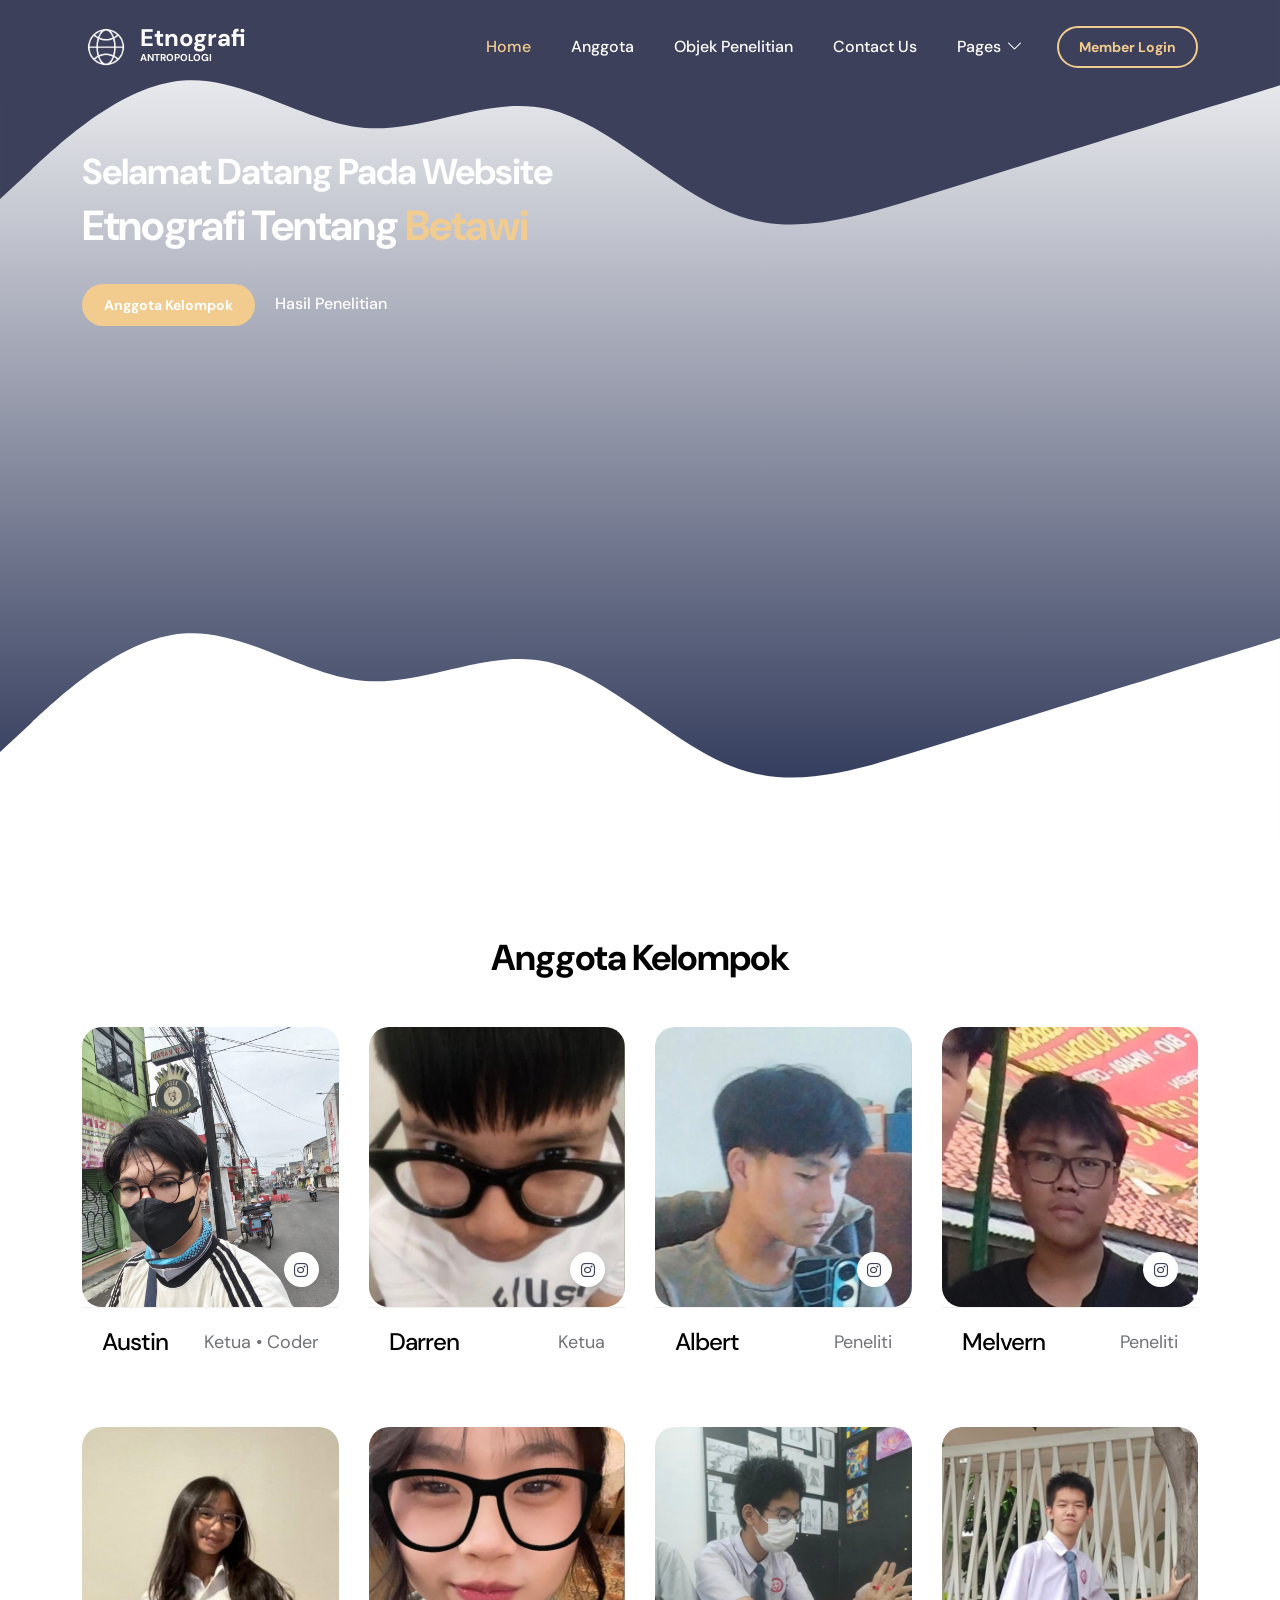
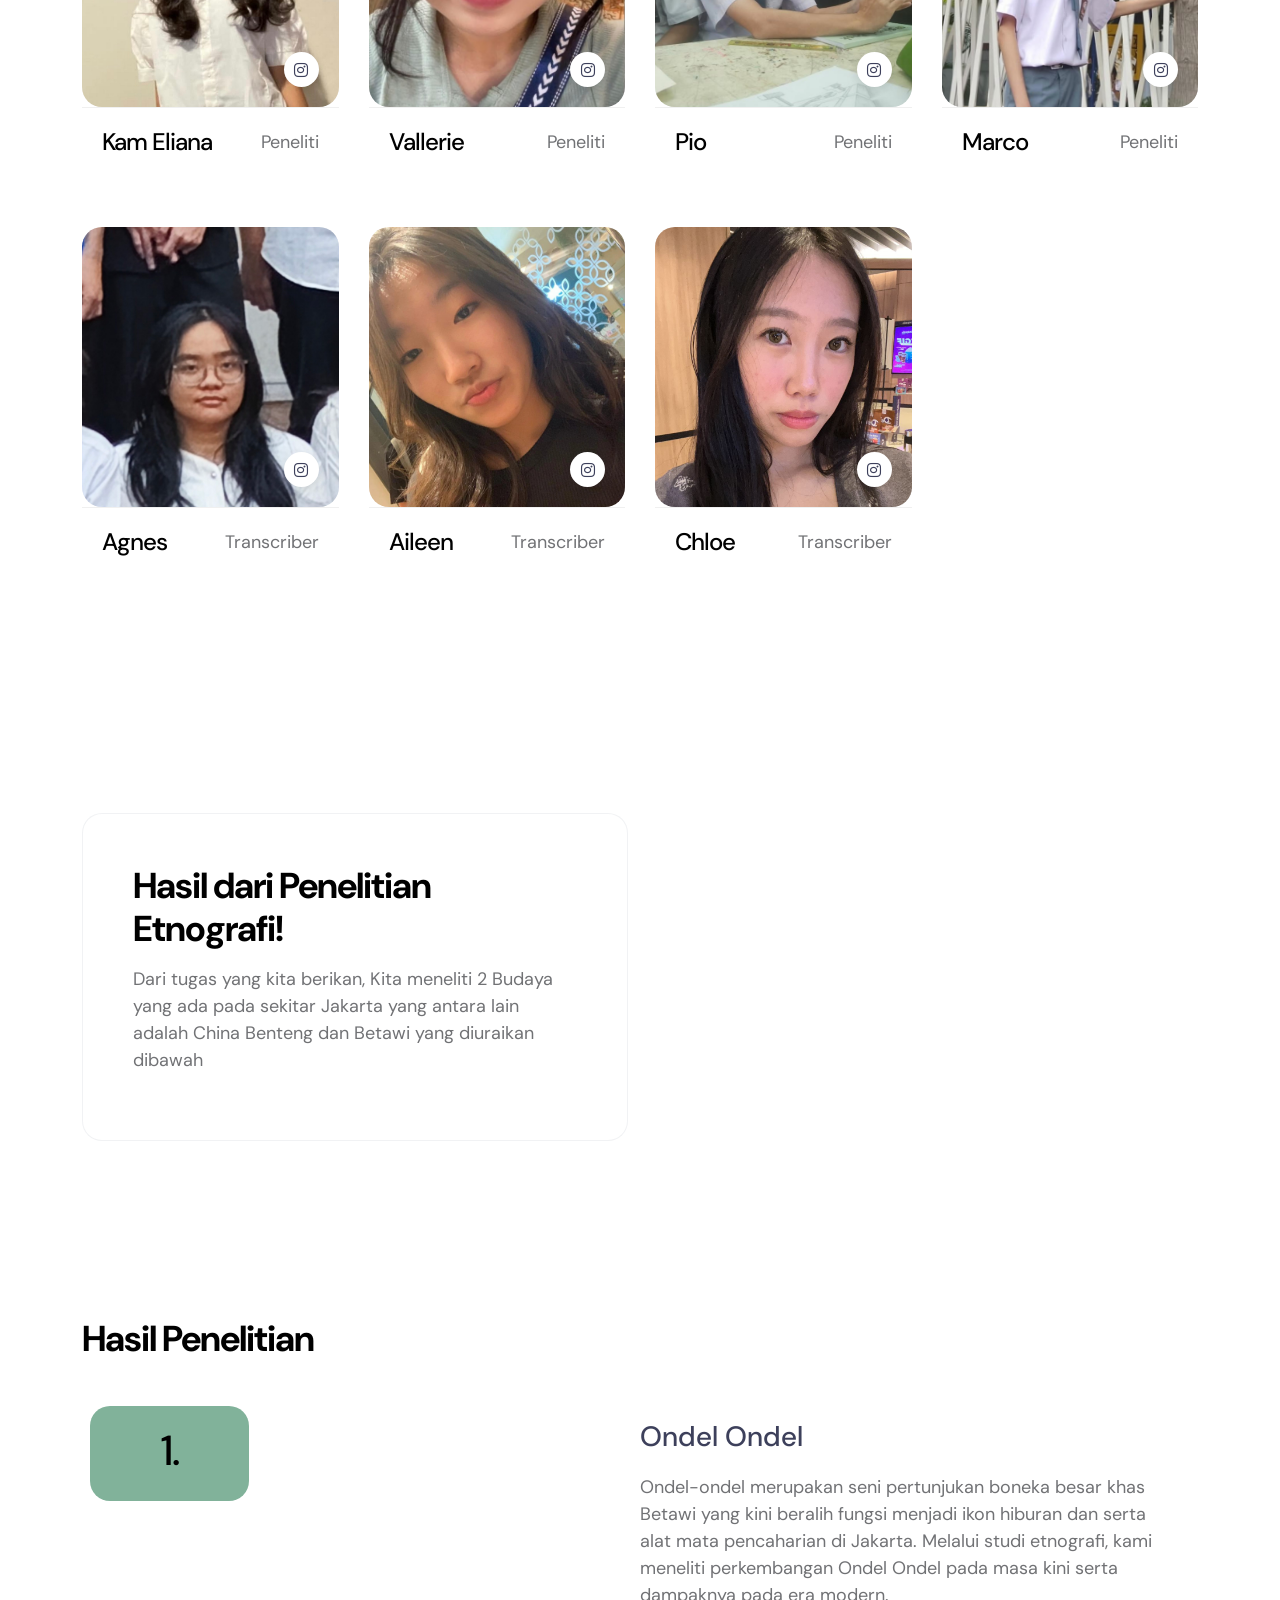
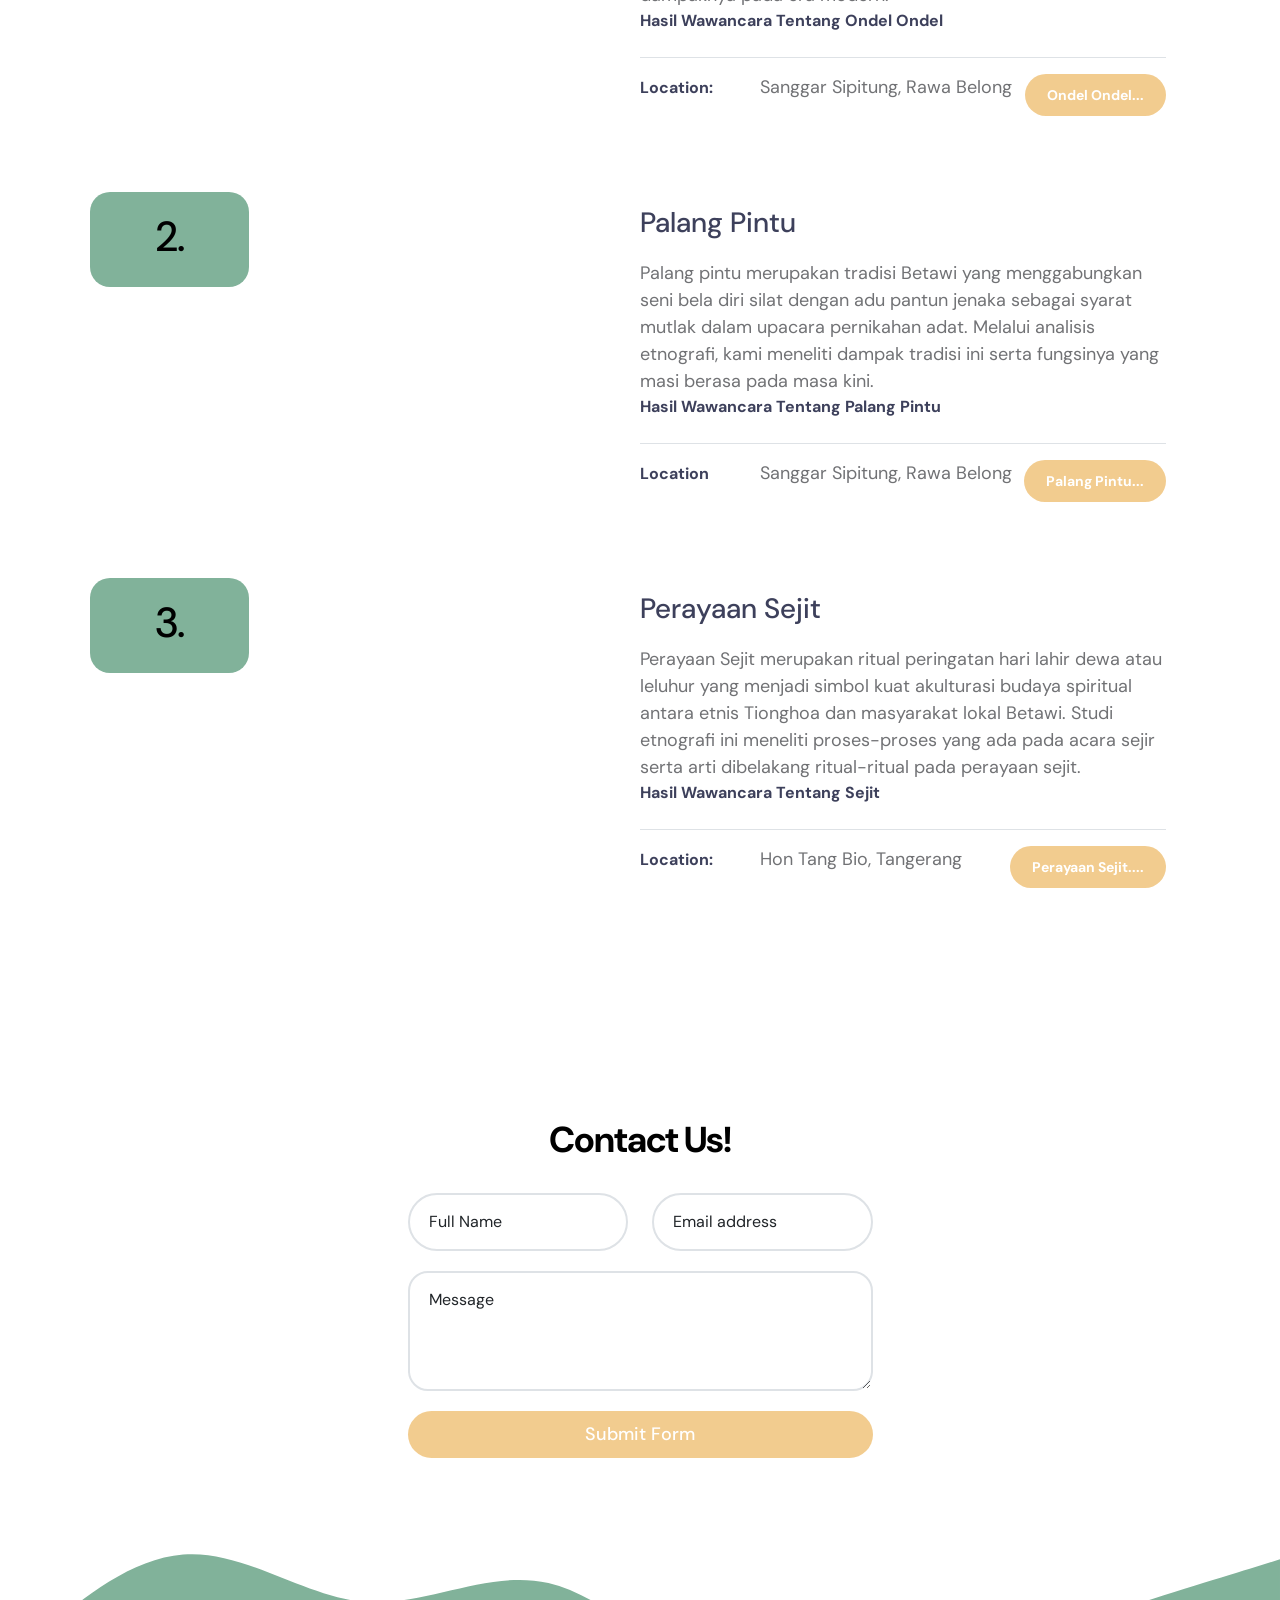
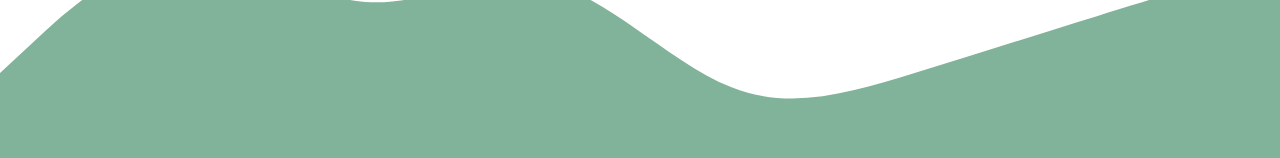
==== commit 335db069: "Update index.html" ====
--- a/index.html
+++ b/index.html
@@ -520,7 +520,7 @@
 
 
                                         <div class="d-flex align-items-center ms-lg-auto">
-                                            <a href="event-detail.html" class="btn custom-btn">Ondel Ondel...</a>
+                                            <a href="event-listing.html" class="btn custom-btn">Ondel Ondel...</a>
                                         </div>
                                     </div>
                                 </div>
@@ -575,7 +575,7 @@
 
 
                                         <div class="d-flex align-items-center ms-lg-auto">
-                                            <a href="event-listing.html" class="btn custom-btn">Palang Pintu...</a>
+                                            <a href="event-detail.html" class="btn custom-btn">Palang Pintu...</a>
                                         </div>
                                     </div>
                                 </div>
@@ -716,4 +716,4 @@
 
     </body>
 
-</html>+</html>
--- a/css/templatemo-tiya-golf-club.css
+++ b/css/templatemo-tiya-golf-club.css
@@ -0,0 +1,1576 @@
+
+:root {
+  --white-color:                  #ffffff;
+  --primary-color:                #81B29A;
+  --secondary-color:              #3D405B;
+  --section-bg-color:             #F4F1DE;
+  --custom-btn-bg-color:          #F2CC8F;
+  --custom-btn-bg-hover-color:    #E07A5F;
+  --dark-color:                   #000000;
+  --p-color:                      #717275;
+  --link-hover-color:             #F2CC8F;
+
+  --body-font-family:             'DM Sans', sans-serif;
+
+  --h1-font-size:                 42px;
+  --h2-font-size:                 36px;
+  --h3-font-size:                 28px;
+  --h4-font-size:                 24px;
+  --h5-font-size:                 22px;
+  --h6-font-size:                 20px;
+  --p-font-size:                  18px;
+  --menu-font-size:               16px;
+  --btn-font-size:                14px;
+
+  --border-radius-large:          100px;
+  --border-radius-medium:         20px;
+  --border-radius-small:          10px;
+
+  --font-weight-normal:           400;
+  --font-weight-medium:           500;
+  --font-weight-bold:             700;
+}
+
+body {
+  background-color: var(--white-color);
+  font-family: var(--body-font-family); 
+}
+
+
+h2,
+h3,
+h4,
+h5,
+h6 {
+  color: var(--dark-color);
+}
+
+h1,
+h2,
+h3,
+h4,
+h5,
+h6 {
+  font-weight: var(--font-weight-medium);
+  letter-spacing: -1px;
+}
+
+h1 {
+  font-size: var(--h1-font-size);
+  font-weight: var(--font-weight-bold);
+}
+
+h2 {
+  font-size: var(--h2-font-size);
+  font-weight: var(--font-weight-bold);
+}
+
+h3 {
+  font-size: var(--h3-font-size);
+}
+
+h4 {
+  font-size: var(--h4-font-size);
+}
+
+h5 {
+  font-size: var(--h5-font-size);
+}
+
+h6 {
+  font-size: var(--h6-font-size);
+}
+
+p {
+  color: var(--p-color);
+  font-size: var(--p-font-size);
+  font-weight: var(--font-weight-normal);
+}
+
+ul li {
+  color: var(--p-color);
+  font-size: var(--p-font-size);
+  font-weight: var(--font-weight-normal);
+}
+
+a, 
+button {
+  touch-action: manipulation;
+  transition: all 0.3s;
+}
+
+a {
+  display: inline-block;
+  color: var(--secondary-color);
+  text-decoration: none;
+}
+
+a:hover {
+  color: var(--link-hover-color);
+}
+
+b,
+strong {
+  font-weight: var(--font-weight-bold);
+}
+
+
+.section-bg {
+  background-color: var(--section-bg-color);
+}
+
+.section-padding {
+  padding-top: 100px;
+  padding-bottom: 100px;
+}
+
+.section-overlay {
+  content: "";
+  background: rgba(0, 0, 0, 0) linear-gradient(rgba(39, 48, 83, 0.01) 0%, rgb(39, 48, 83) 100%) repeat scroll 0% 0%;
+  position: absolute;
+  top: 0;
+  right: 0;
+  bottom: 0;
+  left: 0;
+}
+
+::selection {
+  background-color: var(--primary-color);
+  color: var(--white-color);
+}
+
+
+.cd-words-wrapper {
+  display: inline-block;
+  position: relative;
+  text-align: left;
+}
+
+.cd-words-wrapper b {
+  color: var(--link-hover-color);
+  display: inline-block;
+  position: absolute;
+  white-space: nowrap;
+  left: 0;
+  top: 0;
+}
+
+.cd-words-wrapper b.is-visible {
+  position: relative;
+}
+
+.no-js .cd-words-wrapper b {
+  opacity: 0;
+}
+
+.no-js .cd-words-wrapper b.is-visible {
+  opacity: 1;
+}
+
+.cd-headline.rotate-1 .cd-words-wrapper {
+  -webkit-perspective: 300px;
+  -moz-perspective: 300px;
+  perspective: 300px;
+}
+.cd-headline.rotate-1 b {
+  opacity: 0;
+  -webkit-transform-origin: 50% 100%;
+  -moz-transform-origin: 50% 100%;
+  -ms-transform-origin: 50% 100%;
+  -o-transform-origin: 50% 100%;
+  transform-origin: 50% 100%;
+  -webkit-transform: rotateX(180deg);
+  -moz-transform: rotateX(180deg);
+  -ms-transform: rotateX(180deg);
+  -o-transform: rotateX(180deg);
+  transform: rotateX(180deg);
+}
+.cd-headline.rotate-1 b.is-visible {
+  opacity: 1;
+  -webkit-transform: rotateX(0deg);
+  -moz-transform: rotateX(0deg);
+  -ms-transform: rotateX(0deg);
+  -o-transform: rotateX(0deg);
+  transform: rotateX(0deg);
+  -webkit-animation: cd-rotate-1-in 1.2s;
+  -moz-animation: cd-rotate-1-in 1.2s;
+  animation: cd-rotate-1-in 1.2s;
+}
+.cd-headline.rotate-1 b.is-hidden {
+  -webkit-transform: rotateX(180deg);
+  -moz-transform: rotateX(180deg);
+  -ms-transform: rotateX(180deg);
+  -o-transform: rotateX(180deg);
+  transform: rotateX(180deg);
+  -webkit-animation: cd-rotate-1-out 1.2s;
+  -moz-animation: cd-rotate-1-out 1.2s;
+  animation: cd-rotate-1-out 1.2s;
+}
+
+@-webkit-keyframes cd-rotate-1-in {
+  0% {
+    -webkit-transform: rotateX(180deg);
+    opacity: 0;
+  }
+  35% {
+    -webkit-transform: rotateX(120deg);
+    opacity: 0;
+  }
+  65% {
+    opacity: 0;
+  }
+  100% {
+    -webkit-transform: rotateX(360deg);
+    opacity: 1;
+  }
+}
+@-moz-keyframes cd-rotate-1-in {
+  0% {
+    -moz-transform: rotateX(180deg);
+    opacity: 0;
+  }
+  35% {
+    -moz-transform: rotateX(120deg);
+    opacity: 0;
+  }
+  65% {
+    opacity: 0;
+  }
+  100% {
+    -moz-transform: rotateX(360deg);
+    opacity: 1;
+  }
+}
+@keyframes cd-rotate-1-in {
+  0% {
+    -webkit-transform: rotateX(180deg);
+    -moz-transform: rotateX(180deg);
+    -ms-transform: rotateX(180deg);
+    -o-transform: rotateX(180deg);
+    transform: rotateX(180deg);
+    opacity: 0;
+  }
+  35% {
+    -webkit-transform: rotateX(120deg);
+    -moz-transform: rotateX(120deg);
+    -ms-transform: rotateX(120deg);
+    -o-transform: rotateX(120deg);
+    transform: rotateX(120deg);
+    opacity: 0;
+  }
+  65% {
+    opacity: 0;
+  }
+  100% {
+    -webkit-transform: rotateX(360deg);
+    -moz-transform: rotateX(360deg);
+    -ms-transform: rotateX(360deg);
+    -o-transform: rotateX(360deg);
+    transform: rotateX(360deg);
+    opacity: 1;
+  }
+}
+@-webkit-keyframes cd-rotate-1-out {
+  0% {
+    -webkit-transform: rotateX(0deg);
+    opacity: 1;
+  }
+  35% {
+    -webkit-transform: rotateX(-40deg);
+    opacity: 1;
+  }
+  65% {
+    opacity: 0;
+  }
+  100% {
+    -webkit-transform: rotateX(180deg);
+    opacity: 0;
+  }
+}
+@-moz-keyframes cd-rotate-1-out {
+  0% {
+    -moz-transform: rotateX(0deg);
+    opacity: 1;
+  }
+  35% {
+    -moz-transform: rotateX(-40deg);
+    opacity: 1;
+  }
+  65% {
+    opacity: 0;
+  }
+  100% {
+    -moz-transform: rotateX(180deg);
+    opacity: 0;
+  }
+}
+@keyframes cd-rotate-1-out {
+  0% {
+    -webkit-transform: rotateX(0deg);
+    -moz-transform: rotateX(0deg);
+    -ms-transform: rotateX(0deg);
+    -o-transform: rotateX(0deg);
+    transform: rotateX(0deg);
+    opacity: 1;
+  }
+  35% {
+    -webkit-transform: rotateX(-40deg);
+    -moz-transform: rotateX(-40deg);
+    -ms-transform: rotateX(-40deg);
+    -o-transform: rotateX(-40deg);
+    transform: rotateX(-40deg);
+    opacity: 1;
+  }
+  65% {
+    opacity: 0;
+  }
+  100% {
+    -webkit-transform: rotateX(180deg);
+    -moz-transform: rotateX(180deg);
+    -ms-transform: rotateX(180deg);
+    -o-transform: rotateX(180deg);
+    transform: rotateX(180deg);
+    opacity: 0;
+  }
+}
+
+
+
+.custom-btn {
+  background: var(--custom-btn-bg-color);
+  border: 2px solid transparent;
+  border-radius: var(--border-radius-large);
+  color: var(--white-color);
+  font-size: var(--btn-font-size);
+  font-weight: var(--font-weight-bold);
+  line-height: normal;
+  transition: all 0.3s;
+  padding: 10px 20px;
+}
+
+.custom-btn:hover {
+  background: var(--custom-btn-bg-hover-color);
+  color: var(--white-color);
+}
+
+.custom-border-btn {
+  background: transparent;
+  border: 2px solid var(--custom-btn-bg-color);
+  color: var(--custom-btn-bg-color);
+}
+
+.custom-border-btn:hover {
+  background: var(--custom-btn-bg-color);
+  border-color: transparent;
+  color: var(--white-color);
+}
+
+.custom-btn-bg-white {
+  border-color: var(--white-color);
+  color: var(--white-color);
+}
+
+.custom-btn-group .link {
+  color: var(--white-color);
+  font-weight: var(--font-weight-medium);
+}
+
+.custom-btn-group .link:hover {
+  color: var(--link-hover-color);
+}
+
+
+.offcanvas {
+  background-color: var(--primary-color);
+  padding: 30px;
+}
+
+.offcanvas.offcanvas-end {
+  border-left: 0;
+}
+
+.offcanvas-header .btn-close {
+  transition: all 0.3s;
+}
+
+.offcanvas-header .btn-close:hover {
+  transform: rotate(180deg);
+}
+
+.offcanvas svg {
+  position: absolute;
+  bottom: 0;
+  right: 0;
+  left: 0;
+}
+
+.sticky-wrapper {
+  position: absolute;
+  top: 0;
+  right: 0;
+  left: 0;
+}
+
+.sticky-wrapper.is-sticky .navbar {
+  background-color: rgb(61 64 91);
+}
+
+.navbar {
+  background: transparent;
+  z-index: 99;
+  padding-top: 15px;
+  padding-bottom: 15px;
+}
+
+.navbar-brand,
+.navbar-brand:hover {
+  font-size: var(--h4-font-size);
+  font-weight: var(--font-weight-bold);
+  display: block;
+  color: var(--dark-color);
+  max-width: 48px;
+}
+
+.navbar .navbar-brand,
+.navbar .navbar-brand:hover {
+  color: var(--white-color);
+}
+
+.navbar .navbar-brand-image {
+  filter: brightness(0) invert(1);
+}
+
+.navbar-brand-image {
+  width: 48px;
+  height: 48px;
+}
+
+.navbar-brand-text {
+  line-height: normal;
+  margin-left: 10px;
+  position: relative;
+  bottom: 5px;
+}
+
+.navbar-brand-text small {
+  display: block;
+  font-size: 10px;
+  line-height: 1;
+  text-transform: uppercase;
+}
+
+.navbar-expand-lg .navbar-nav .nav-link {
+  border-radius: var(--border-radius-large);
+  margin: 10px;
+  padding: 10px;
+}
+
+.navbar-nav .nav-link {
+  display: inline-block;
+  color: var(--white-color);
+  font-size: var(--menu-font-size);
+  font-weight: var(--font-weight-medium);
+  padding-top: 15px;
+  padding-bottom: 15px;
+}
+
+.navbar-nav .nav-link.active, 
+.navbar-nav .nav-link:hover {
+  color: var(--link-hover-color);
+}
+
+.navbar .dropdown-menu {
+  background: var(--white-color);
+  box-shadow: 0 1rem 3rem rgba(0,0,0,.175);
+  border: 0;
+  display: inherit;
+  opacity: 0;
+  min-width: 9rem;
+  margin-top: 20px;
+  padding: 13px 0 10px 0;
+  transition: all 0.3s;
+  pointer-events: none;
+}
+
+.navbar .dropdown-menu::before {
+  content: "";
+  width: 0;
+  height: 0;
+  border-left: 20px solid transparent;
+  border-right: 20px solid transparent;
+  border-bottom: 15px solid var(--white-color);
+  position: absolute;
+  top: -10px;
+  left: 10px;
+}
+
+.navbar .dropdown-item {
+  display: inline-block;
+  color: var(--p-color);
+  font-size: var(--menu-font-size);
+  font-weight: var(--font-weight-medium);
+  position: relative;
+}
+
+.navbar .dropdown-item.active, 
+.navbar .dropdown-item:active,
+.navbar .dropdown-item:focus, 
+.navbar .dropdown-item:hover {
+  background: transparent;
+  color: var(--link-hover-color);
+}
+
+.navbar .dropdown-toggle::after {
+  content: "\f282";
+  display: inline-block;
+  font-family: bootstrap-icons !important;
+  font-size: var(--copyright-font-size);
+  font-style: normal;
+  font-weight: normal !important;
+  font-variant: normal;
+  text-transform: none;
+  line-height: 1;
+  vertical-align: -.125em;
+  -webkit-font-smoothing: antialiased;
+  -moz-osx-font-smoothing: grayscale;
+  position: relative;
+  left: 2px;
+  border: 0;
+}
+
+@media screen and (min-width: 992px) {
+  .navbar .dropdown:hover .dropdown-menu {
+    opacity: 1;
+    margin-top: 0;
+    pointer-events: auto;
+  }
+}
+
+.navbar-toggler {
+  border: 0;
+  padding: 0;
+  cursor: pointer;
+  margin: 0;
+  width: 30px;
+  height: 35px;
+  outline: none;
+}
+
+.navbar-toggler:focus {
+  outline: none;
+  box-shadow: none;
+}
+
+.navbar-toggler[aria-expanded="true"] .navbar-toggler-icon {
+  background: transparent;
+}
+
+.navbar-toggler[aria-expanded="true"] .navbar-toggler-icon:before,
+.navbar-toggler[aria-expanded="true"] .navbar-toggler-icon:after {
+  transition: top 300ms 50ms ease, -webkit-transform 300ms 350ms ease;
+  transition: top 300ms 50ms ease, transform 300ms 350ms ease;
+  transition: top 300ms 50ms ease, transform 300ms 350ms ease, -webkit-transform 300ms 350ms ease;
+  top: 0;
+}
+
+.navbar-toggler[aria-expanded="true"] .navbar-toggler-icon:before {
+  transform: rotate(45deg);
+}
+
+.navbar-toggler[aria-expanded="true"] .navbar-toggler-icon:after {
+  transform: rotate(-45deg);
+}
+
+.navbar-toggler .navbar-toggler-icon {
+  background: var(--white-color);
+  transition: background 10ms 300ms ease;
+  display: block;
+  width: 30px;
+  height: 2px;
+  position: relative;
+}
+
+.navbar-toggler .navbar-toggler-icon:before,
+.navbar-toggler .navbar-toggler-icon:after {
+  transition: top 300ms 350ms ease, -webkit-transform 300ms 50ms ease;
+  transition: top 300ms 350ms ease, transform 300ms 50ms ease;
+  transition: top 300ms 350ms ease, transform 300ms 50ms ease, -webkit-transform 300ms 50ms ease;
+  position: absolute;
+  right: 0;
+  left: 0;
+  background: var(--white-color);
+  width: 30px;
+  height: 2px;
+  content: '';
+}
+
+.navbar-toggler .navbar-toggler-icon::before {
+  top: -8px;
+}
+
+.navbar-toggler .navbar-toggler-icon::after {
+  top: 8px;
+}
+
+
+.hero-section {
+  position: relative;
+  overflow: hidden;
+  padding-top: 150px;
+  padding-bottom: 150px;
+  background-size: cover;
+  line-height: ;
+  background-position: center;
+  background-repeat: no-repeat;
+
+  animation: heroCarouselThree 9s infinite ease-in-out;
+}
+
+
+@keyframes heroCarouselThree {
+  0%, 30% {
+    background-image: url('https://media.istockphoto.com/id/481906302/id/foto/ondel-ondel-dolls.jpg?s=612x612&w=0&k=20&c=327YC6dYs6NJVi1Wz0Z9LuGyb0Ic0mHhsTjaOzqejkI=');
+  }
+  33%, 63% {
+    background-image: url('https://upload.wikimedia.org/wikipedia/commons/thumb/e/e9/Kelenteng_Boen_Tek_Bio_3.jpg/1280px-Kelenteng_Boen_Tek_Bio_3.jpg?utm_source=commons.wikimedia.org&utm_campaign=index&utm_content=thumbnail');
+  }
+  66%, 96% {
+    background-image: url('https://hypeabis.id/assets/photo/20230903220049000000Syaifulloh081291702625PalangPintu.jpeg');
+  }
+  100% {
+    background-image: url('https://media.istockphoto.com/id/481906302/id/foto/ondel-ondel-dolls.jpg?s=612x612&w=0&k=20&c=327YC6dYs6NJVi1Wz0Z9LuGyb0Ic0mHhsTjaOzqejkI=');
+  }
+}
+
+.hero-50 {
+  height: auto;
+  min-height: 540px;
+  margin-bottom: -100px;
+}
+
+.hero-50 .container + svg {
+  transform: rotate(180deg);
+}
+
+.hero-section .ratio {
+  border-radius: var(--border-radius-medium);
+  overflow: hidden;
+}
+
+.hero-section svg {
+  position: absolute;
+  right: 0;
+  left: 0;
+}
+
+.hero-section > svg {
+  top: 0;
+}
+
+.hero-section .container + svg {
+  top: auto;
+  bottom: -1px;
+}
+
+.hero-section .row {
+  position: relative;
+  z-index: 22;
+  height: auto;
+}
+
+
+
+.section-bg-image {
+  background-image: url('https://suarapemerintah.id/wp-content/uploads/2022/07/palmerah.jpg');
+  background-repeat: no-repeat;
+  background-size: cover;
+  background-position: center;
+  position: relative;
+  margin-bottom: -70px;
+}
+
+.section-bg-image .container + svg {
+  transform: rotate(180deg);
+  position: relative;
+  bottom: -1px;
+}
+
+.section-bg-image-block {
+  backdrop-filter: blur(5px) saturate(180%);
+  -webkit-backdrop-filter: blur(5px) saturate(180%);
+  background-color: rgba(255, 255, 255, 0.75);
+  border-radius: var(--border-radius-medium);
+  border: 1px solid rgba(209, 213, 219, 0.3);
+  border-radius: var(--border-radius-medium);
+  padding: 50px;
+}
+
+.section-bg-image-block .input-group {
+  background-color: var(--white-color);
+  border-radius: var(--border-radius-large);
+  padding: 10px 15px;
+}
+
+.section-bg-image-block .input-group-text {
+  background-color: transparent;
+  border: 0;
+}
+
+.section-bg-image-block input[type="email"] {
+  border: 0;
+  box-shadow: none;
+  margin-bottom: 0;
+  padding-left: 0;
+}
+
+.section-bg-image-block button[type="submit"] {
+  background-color: var(--primary-color);
+  border: 0;
+  border-radius: var(--border-radius-large) !important;
+  color: var(--white-color);
+  max-width: 150px;
+}
+
+
+
+.about-section {
+  padding-bottom: 70px;
+}
+
+
+
+.member-block {
+    width: 100% !important;
+    max-width: 100% !important;
+    
+ 
+    height: 280px !important; 
+    max-height: 280px !important;
+    min-height: 280px !important;
+    
+    position: relative !important;
+    overflow: hidden !important;
+    background-color: #f8f9fa !important;
+    border-radius: var(--border-radius-medium, 20px) !important;
+}
+
+
+.member-block-image {
+    width: 100% !important;
+    height: 100% !important;
+    
+   
+    object-fit: cover !important;
+    object-position: top center !important; 
+    
+    display: block !important;
+    transition: all 0.3s ease !important;
+}
+
+
+.member-block-info {
+    min-height: 70px !important; 
+    padding-top: 15px !important;
+}
+.member-block-image-wrap {
+  border-radius: var(--border-radius-medium);
+  position: relative;
+  overflow: hidden;
+}
+
+.member-block-image-wrap:hover .member-block-image {
+  transform: scale(1.2);
+}
+
+.member-block-image-wrap:hover .social-icon {
+  opacity: 1;
+}
+
+.member-block-image-wrap .social-icon {
+  background-color: var(--white-color);
+  border-radius: var(--border-radius-large);
+  position: absolute;
+  top: 50%;
+  left: 50%;
+  transform: translate(-50%, -50%);
+  opacity: 0;
+  transition: all 0.5s;
+  padding: 15px 20px;
+  width: auto;
+}
+
+.member-block-image {
+  transition: all 0.3s;
+}
+
+.member-block-info {
+  padding: 10px;
+}
+
+.member-block-info h4,
+.member-block-info p {
+  margin-bottom: 0;
+}
+
+
+
+.custom-block {
+  border-radius: var(--border-radius-medium);
+  position: relative;
+  overflow: hidden;
+  padding: 30px 20px;
+}
+
+.custom-block-bg {
+  background: var(--white-color);
+}
+
+.custom-block-date-wrap {
+  background-color: var(--primary-color);
+  border-radius: var(--border-radius-medium);
+  text-align: center;
+  padding: 20px 30px;
+}
+
+.custom-block-date {
+  font-size: var(--h1-font-size);
+}
+
+.custom-block-image-wrap {
+  border-radius: var(--border-radius-medium);
+  position: relative;
+  overflow: hidden;
+}
+
+.custom-block-image-wrap:hover .custom-block-image {
+  transform: scale(1.2);
+}
+
+.custom-block-image-wrap:hover .custom-block-icon {
+  opacity: 1;
+}
+
+.custom-block-image {
+  transition: all 0.3s;
+}
+
+.custom-block-image-wrap .custom-block-date-wrap,
+.custom-block-image-wrap .custom-btn-wrap {
+  position: absolute;
+  bottom: 0;
+}
+
+.custom-block-image-wrap .custom-block-date-wrap {
+  border-radius: 0;
+  left: 0;
+  width: 50%;
+  padding: 12.30px 20px;
+}
+
+.custom-block-image-wrap .custom-btn-wrap {
+  right: 0;
+  width: 50%;
+}
+
+.custom-block-image-wrap .custom-btn  {
+  border-radius: 0;
+  display: block;
+  padding: 15px 20px;
+}
+
+.custom-block-info {
+  padding-top: 10px;
+}
+
+.custom-block-image-wrap + .custom-block-info {
+  padding-top: 20px;
+}
+
+.custom-block-span {
+  color: var(--secondary-color);
+  font-weight: var(--font-weight-bold);
+  min-width: 110px;
+  margin-right: 10px;
+}
+
+.custom-block-icon {
+  background: var(--custom-btn-bg-color);
+  border-radius: var(--border-radius-large);
+  color: var(--white-color);
+  width: 60px;
+  height: 60px;
+  line-height: 60px;
+  text-align: center;
+  font-size: var(--h3-font-size);
+  position: absolute;
+  top: 50%;
+  left: 50%;
+  transform: translate(-50%, -50%);
+  opacity: 0;
+  transition: all 0.5s;
+}
+
+.custom-block-icon:hover {
+  background: var(--custom-btn-bg-hover-color);
+  color: var(--white-color);
+}
+
+
+.events-section.section-bg .container > .row {
+  margin-right: 5px;
+  margin-left: 5px;
+}
+
+.events-section.section-bg .container > .row .row {
+  margin: auto;
+}
+
+.events-listing-section {
+  margin-bottom: 100px;
+}
+
+.events-detail-section .custom-block-info {
+  padding: 40px 60px;
+}
+
+.events-detail-info {
+  background-color: var(--section-bg-color);
+  border-radius: var(--border-radius-medium);
+  padding: 50px 25px;
+}
+
+.events-title {
+  font-size: var(--h3-font-size);
+  font-weight: var(--font-weight-medium);
+}
+
+
+.membership-section .container {
+  position: relative;
+  z-index: 2;
+}
+
+.table-responsive {
+  border-radius: var(--border-radius-medium);
+}
+
+.table-responsive tbody, 
+.table-responsive td, 
+.table-responsive tfoot, 
+.table-responsive th, 
+.table-responsive thead, 
+.table-responsive tr {
+  border: 0;
+}
+
+.table-responsive thead tr {
+  background-color: var(--secondary-color);
+  color: var(--white-color);
+}
+
+.table-responsive thead th {
+  padding: 22px 16px !important;
+}
+
+.table-responsive tbody tr:nth-child(even) {
+  background-color: var(--section-bg-color);
+}
+
+.table>:not(caption)>*>* {
+  padding: 18px 16px;
+}
+
+.table-responsive .bi-check-circle-fill {
+  color: var(--primary-color);
+}
+
+.table-responsive .bi-x-circle-fill {
+  color: var(--custom-btn-bg-hover-color);
+}
+
+.membership-form {
+  background-color: var(--secondary-color);
+  border-radius: var(--border-radius-medium);
+  padding: 35px;
+}
+
+.membership-form .form-floating>textarea {
+  border-radius: var(--border-radius-medium);
+  height: 100px;
+}
+
+
+.contact-form .form-floating>textarea {
+  border-radius: var(--border-radius-medium);
+  height: 120px;
+}
+
+.contact-info {
+  position: relative;
+}
+
+.contact-info-item {
+  background: var(--secondary-color);
+  border-radius: var(--border-radius-medium);
+  position: absolute;
+  overflow: hidden;
+  top: 50%;
+  left: 50%;
+  transform: translate(-50%, -50%);
+  text-align: center;
+}
+
+.contact-info-body {
+  padding: 20px 30px;
+}
+
+.contact-info-body strong,
+.contact-info-item a {
+  color: var(--white-color);
+}
+
+.contact-info-footer {
+  background-color: var(--custom-btn-bg-hover-color);
+  padding: 10px 20px;
+  transition: all 0.3s;
+}
+
+.contact-info-footer:hover {
+  background-color: var(--custom-btn-bg-color);
+}
+
+.contact-info-footer a {
+  display: block;
+  font-weight: var(--font-weight-bold);
+}
+
+
+.site-footer {
+  position: relative;
+  padding-bottom: 200px;
+}
+
+.site-footer .container {
+  position: relative;
+  z-index: 2;
+}
+
+.site-footer svg {
+  position: absolute;
+  bottom: 0;
+  right: 0;
+  left: 0;
+  pointer-events: none;
+}
+
+.site-footer-title {
+  color: var(--secondary-color);
+}
+
+.site-footer p span {
+  font-weight: var(--font-weight-medium);
+  margin-right: auto;
+}
+
+.custom-form .form-control {
+  border-radius: var(--border-radius-large);
+  border-width: 2px;
+  box-shadow: none;
+  color: var(--p-color);
+  margin-bottom: 20px;
+  padding: 10px;
+  padding-left: 20px;
+  outline: none;
+}
+
+.custom-form .form-control:focus,
+.custom-form .form-control:hover {
+  border-color: var(--dark-color);
+}
+
+.form-floating>label {
+  padding-left: 20px;
+}
+
+.custom-form button[type="submit"] {
+  background: var(--custom-btn-bg-color);
+  border: none;
+  border-radius: var(--border-radius-large);
+  color: var(--white-color);
+  font-size: var(--p-font-size);
+  font-weight: var(--font-weight-medium);
+  transition: all 0.3s;
+  margin-bottom: 0;
+  padding-left: 10px;
+}
+
+.custom-form button[type="submit"]:hover,
+.custom-form button[type="submit"]:focus {
+  background: var(--custom-btn-bg-hover-color);
+  border-color: transparent;
+}
+
+.header-form {
+  position: relative;
+}
+
+.header-form .form-control {
+  padding-left: 42px;
+}
+
+.header-form-icon {
+  width: 24px;
+  position: absolute;
+  top: 0;
+  margin: 12px;
+  margin-left: 15px;
+}
+
+
+
+.social-icon {
+  margin: 0;
+  padding: 0;
+}
+
+.social-icon-item {
+  list-style: none;
+  display: inline-block;
+  vertical-align: top;
+}
+
+.social-icon-link {
+  background: var(--secondary-color);
+  border-radius: var(--border-radius-large);
+  color: var(--white-color);
+  font-size: var(--btn-font-size);
+  display: block;
+  margin-right: 5px;
+  text-align: center;
+  width: 35px;
+  height: 35px;
+  line-height: 36px;
+  transition: background 0.2s, color 0.2s;
+}
+
+.social-icon-link:hover {
+  background: var(--primary-color);
+  color: var(--white-color);
+}
+
+
+
+@media screen and (max-width: 991px) {
+  h1 {
+    font-size: 36px;
+  }
+
+@media (max-width: 575px) {
+    .thumb {
+        float: none !important;
+        margin: 0 auto 20px auto !important;
+        max-width: 100% !important;
+    }
+}
+.wikipedia-article {
+    display: block !important;
+}
+
+
+.thumb {
+    display: block !important;
+    width: 220px !important;
+    max-width: 220px !important;
+    min-width: 220px !important;
+    height: auto !important;
+    position: relative !important;
+    margin-bottom: 20px !important;
+}
+
+
+.tright {
+    float: right !important;
+    clear: right !important;
+    margin-left: 24px !important;
+    margin-top: 5px !important;
+}
+
+.tleft {
+    float: left !important;
+    clear: left !important;
+    margin-right: 24px !important;
+    margin-top: 5px !important;
+}
+
+
+.thumbinner {
+    border: 1px solid #c8ccd1 !important;
+    padding: 3px !important;
+    background-color: #f8f9fa !important;
+    border-radius: 2px !important;
+    width: 218px !important;
+    max-width: 218px !important;
+    min-width: 218px !important;
+    display: block !important;
+}
+
+
+.thumbimage, 
+img.thumbimage.img-fluid {
+    display: block !important;
+    
+
+    max-width: none !important;
+    max-height: none !important;
+    
+ 
+    width: 210px !important;  
+    min-width: 210px !important;
+    max-width: 210px !important;
+    
+    height: 210px !important; 
+    min-height: 210px !important;
+    max-height: 210px !important;
+    
+
+    aspect-ratio: 1 / 1 !important; 
+    object-fit: cover !important; 
+    object-position: center !important;
+    
+    border: 1px solid #eaecf0 !important;
+    background-color: #ffffff !important;
+}
+  h2 {
+    font-size: 28px;
+  }
+
+  h3 {
+    font-size: 22px;
+  }
+
+  h4 {
+    font-size: 20px;
+  }
+
+  h5 {
+    font-size: 18px;
+  }
+
+  h6 {
+    font-size: 16px;
+  }
+
+  .section-padding {
+    padding-top: 50px;
+    padding-bottom: 50px;
+  }
+  
+  .navbar {
+    background-color: var(--secondary-color);
+  }
+
+  .navbar-nav .dropdown-menu {
+    position: relative;
+    left: 10px;
+    opacity: 1;
+    pointer-events: auto;
+    max-width: 155px;
+    margin-top: 15px;
+    margin-bottom: 15px;
+  }
+
+  .navbar-expand-lg .navbar-nav {
+    padding-top: 15px;
+    padding-bottom: 10px;
+  }
+
+  .navbar-expand-lg .navbar-nav .nav-link {
+    margin: 5px;
+    padding: 0;
+  }
+
+  .hero-section {
+    position: relative;
+    top: 82px;
+    margin-bottom: 82px;
+  }
+
+  .events-listing-section {
+    margin-bottom: 50px;
+  }
+
+  .events-detail-section .custom-block-info {
+    padding: 40px;
+  }
+
+  .events-detail-info {
+    padding: 35px 25px;
+  }
+
+  .contact-info-item {
+    width: 60%;
+  }
+
+  .events-detail-section .contact-info-item {
+    width: 70%;
+  }
+
+  .section-bg-image {
+    margin-bottom: 0;
+  }
+
+  .section-bg-image-block {
+    padding: 30px;
+  }
+
+  .site-footer {
+    padding-top: 20px;
+    padding-bottom: 100px;
+  }
+}
+
+@media screen and (max-width: 480px) {
+  .navbar-brand {
+    font-size: var(--p-font-size);
+  }
+
+  .navbar-brand-icon {
+    width: 30px;
+    height: 30px;
+  }
+
+  .navbar-brand-icon::after {
+    top: 5px;
+  }
+
+  .section-bg-image-block {
+    padding: 30px;
+  }
+
+  .contact-info-item {
+    width: 72%;
+  }
+}
+
+@media screen and (max-width: 360px) {
+  .custom-btn {
+    font-size: 12px;
+    padding: 4px 12px;
+  }
+}
+
+.member-grid-container {
+  display: grid;
+  grid-template-columns: repeat(4, 1fr); 
+  gap: 30px;
+}
+
+@media (max-width: 991px) {
+  .member-grid-container {
+    grid-template-columns: repeat(2, 1fr); 
+  }
+}
+
+@media (max-width: 575px) {
+  .member-grid-container {
+    grid-template-columns: 1fr;
+  }
+}
+
+
+.member-block-wrapper {
+  margin-bottom: 20px;
+}
+
+
+.member-block-info {
+  background: #ffffff;
+  padding: 15px 20px;
+  border-radius: 0 0 20px 20px;
+  border-top: 1px solid #f0f0f0;
+}
+
+
+.instagram-glyph {
+  position: absolute;
+  bottom: 20px;
+  right: 20px;
+  background: #ffffff;
+  color: #3d405b;
+  width: 35px;
+  height: 35px;
+  border-radius: 50%;
+  display: flex;
+  align-items: center;
+  justify-content: center;
+  font-size: 14px;
+  box-shadow: 0 4px 10px rgba(0,0,0,0.1);
+  transition: opacity 0.3s ease;
+  z-index: 2;
+  pointer-events: none; 
+}
+
+
+.member-grid-slot .member-block:hover .member-hover-overlay {
+  opacity: 1 !important;
+  visibility: visible !important;
+}
+
+
+.member-grid-slot .member-block:hover .instagram-glyph {
+  opacity: 0 !important;
+}
+
+
+.member-grid-slot .member-block:hover .member-hover-overlay .social-icon-link {
+  transform: scale(1) !important;
+}
+
+.member-hover-overlay {
+  position: absolute;
+  top: 0;
+  left: 0;
+  width: 100%;
+  height: 100%;
+  background: rgba(0, 0, 0, 0.4);
+  display: flex;
+  align-items: center;
+  justify-content: center;
+  opacity: 0;
+  visibility: hidden;
+  transition: opacity 0.3s ease, visibility 0.3s ease;
+  z-index: 5;
+  border-radius: 20px 20px 0 0;
+}
+
+
+.member-hover-overlay .social-icon-link {
+  background: #ffffff;
+  color: #3d405b;
+  width: 50px;
+  height: 50px;
+  border-radius: 50%;
+  display: flex;
+  align-items: center;
+  justify-content: center;
+  font-size: 20px;
+  transform: scale(0.7);
+  transition: transform 0.3s ease;
+  text-decoration: none;
+}
+
+
+.member-block {
+  position: relative;
+  overflow: hidden;
+  border-radius: 20px 20px 0 0;
+  z-index: 1;
+}
+
+.events-section.wiki-white-bg {
+    background-color: #ffffff !important;
+}
+
+
+.wikipedia-article {
+    display: block !important;
+    width: 100% !important;
+    
+
+    text-align: justify !important; 
+    
+    color: #202122; 
+    font-family: sans-serif;
+    line-height: 1.6;
+    font-size: 0.95rem;
+}
+
+
+.wiki-title, .wiki-subtitle {
+    font-family: 'Linux Libertine', 'Georgia', serif;
+    font-weight: 400;
+    color: #000000;
+    margin-bottom: 5px;
+}
+.wiki-subtitle {
+    margin-top: 30px;
+}
+
+.wiki-line {
+    height: 1px;
+    background: #a2a9b1;
+    margin-bottom: 20px;
+    width: 100%;
+}
+
+
+.thumb {
+    margin-bottom: 20px;
+    max-width: 260px;
+    width: 100%;
+}
+
+.tright {
+    float: right;
+    margin-left: 24px;
+}
+
+.tleft {
+    float: left;
+    margin-right: 24px;
+}
+
+
+.thumbinner {
+    border: 1px solid #c8ccd1;
+    padding: 3px;
+    background-color: #f8f9fa;
+    border-radius: 2px;
+}
+
+.thumbimage {
+    border: 1px solid #eaecf0;
+    background-color: #ffffff;
+    display: block;
+    width: 100%;
+    aspect-ratio: 1 / 1; 
+    object-fit: cover;
+}
+
+
+@media (max-width: 575px) {
+    .thumb {
+        float: none !important;
+        margin: 0 auto 20px auto !important;
+        max-width: 100%;
+    }
+}
+
+.wiki-video-thumb {
+    max-width: 580px !important;
+    width: 100%;
+    margin: 35px auto 10px auto; 
+    float: none !important;
+    clear: both;
+}
+
+
+.wiki-video-thumb .thumbinner {
+    border: 1px solid #c8ccd1 !important;
+    padding: 6px !important;
+    background-color: #f8f9fa !important;
+    border-radius: 20px !important; 
+    overflow: hidden !important; 
+    position: relative !important;
+}
+
+
+.wiki-video-thumb video {
+    display: block !important;
+    width: 100% !important;
+    outline: none !important;
+    border: 1px solid #eaecf0 !important;
+    border-radius: 14px !important; 
+    overflow: hidden !important; 
+    background-color: #000000 !important;
+}
